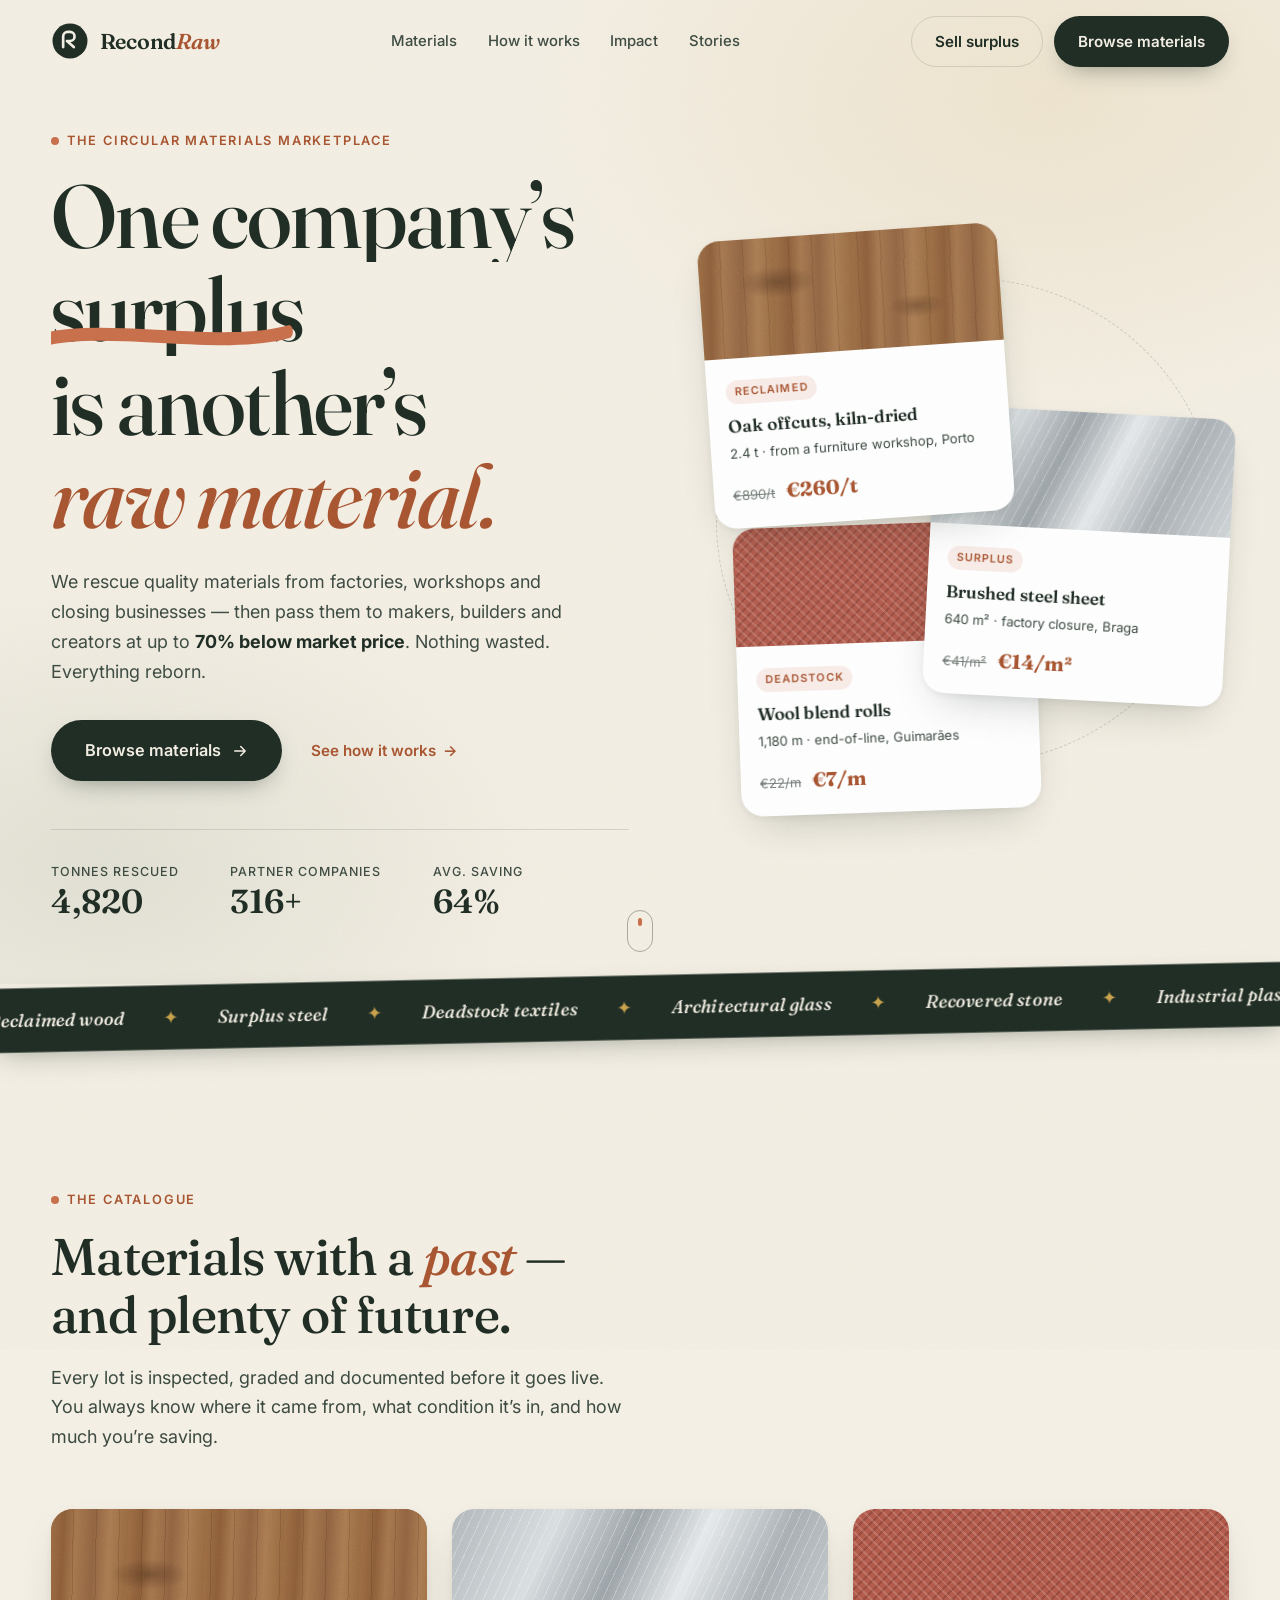
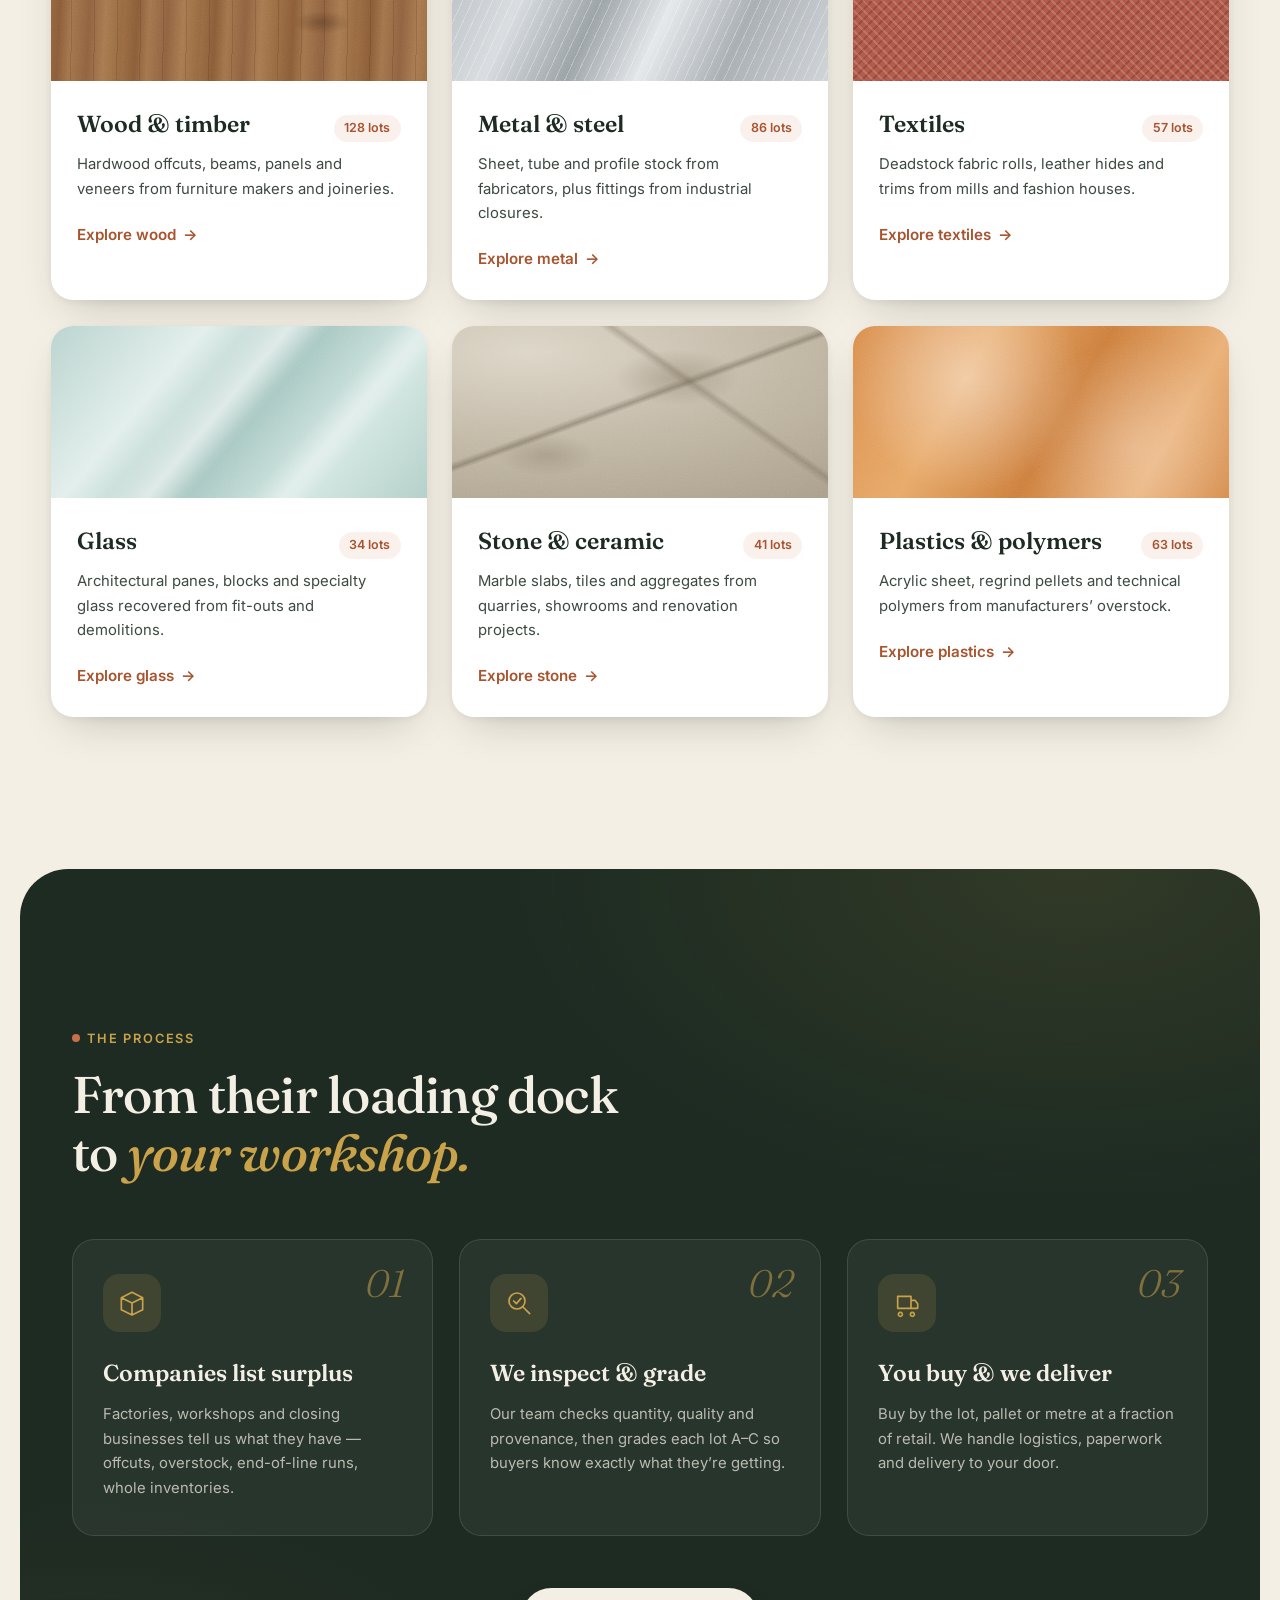
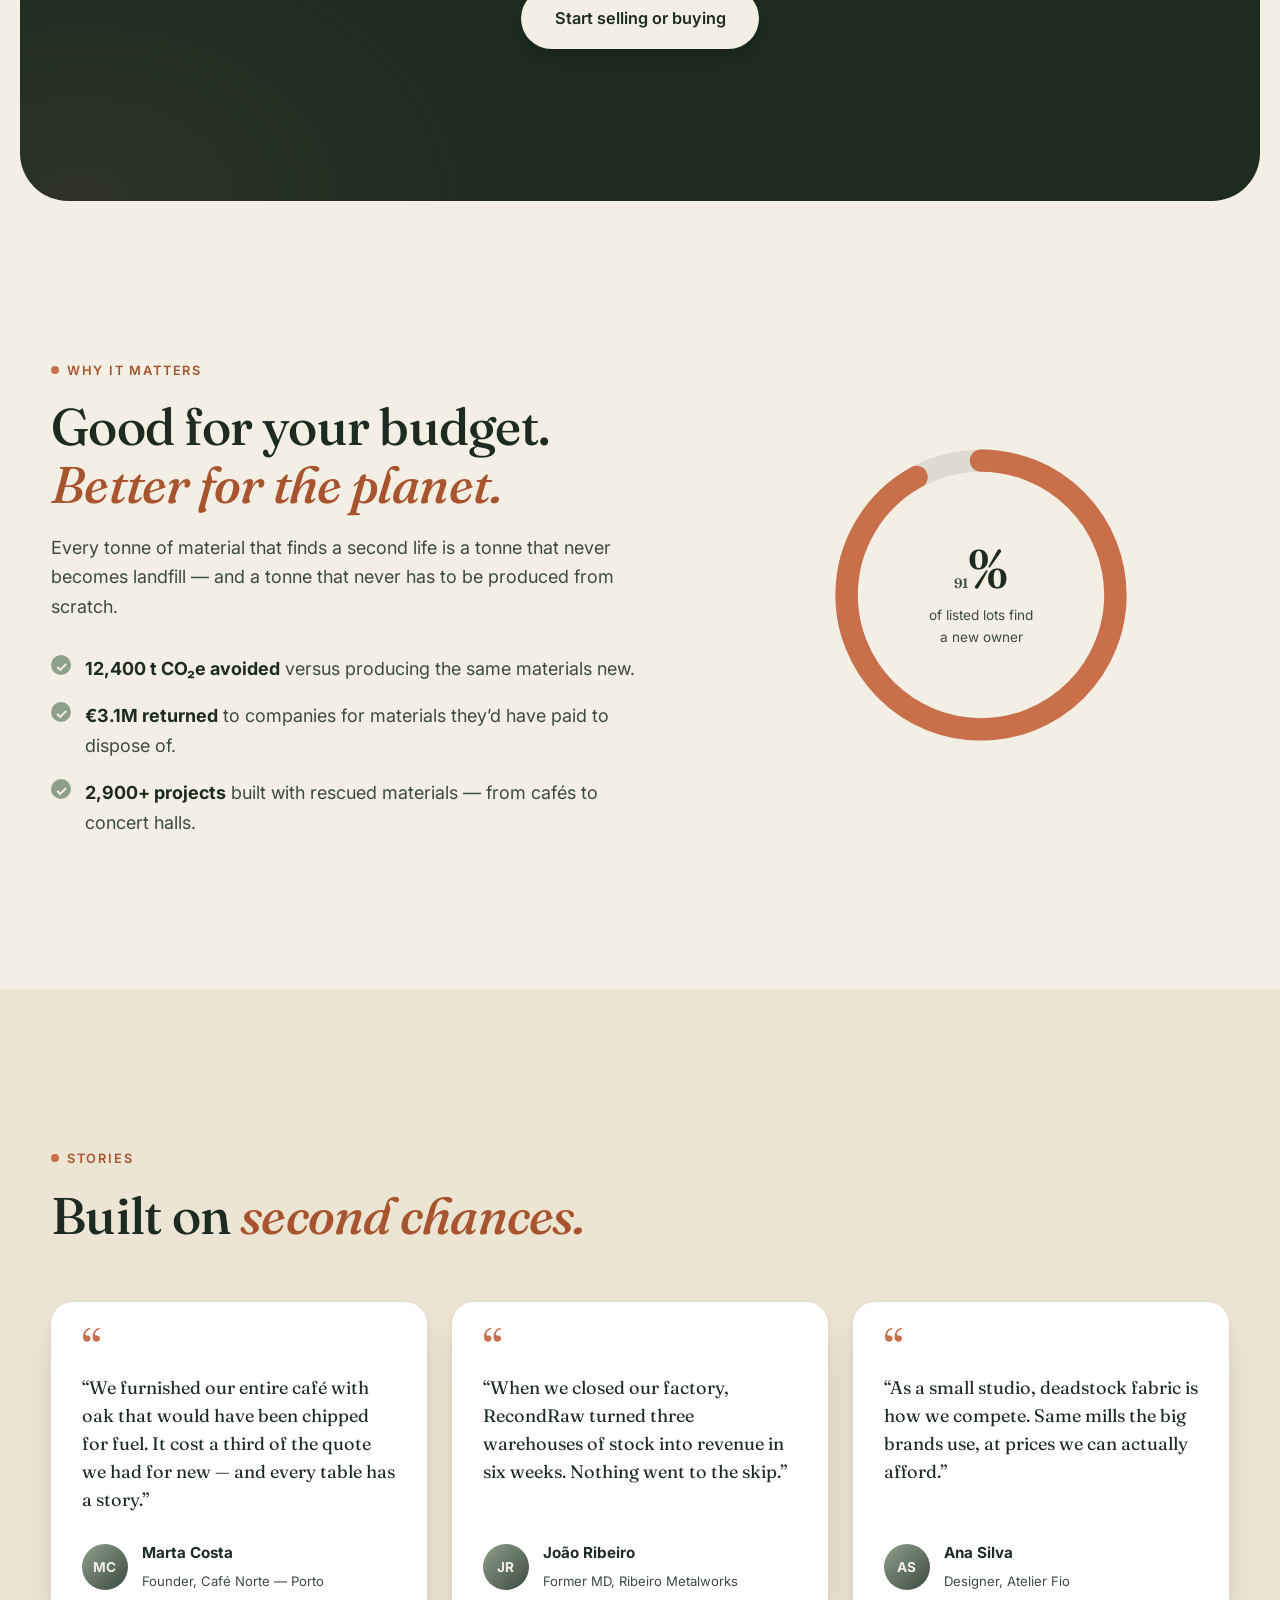
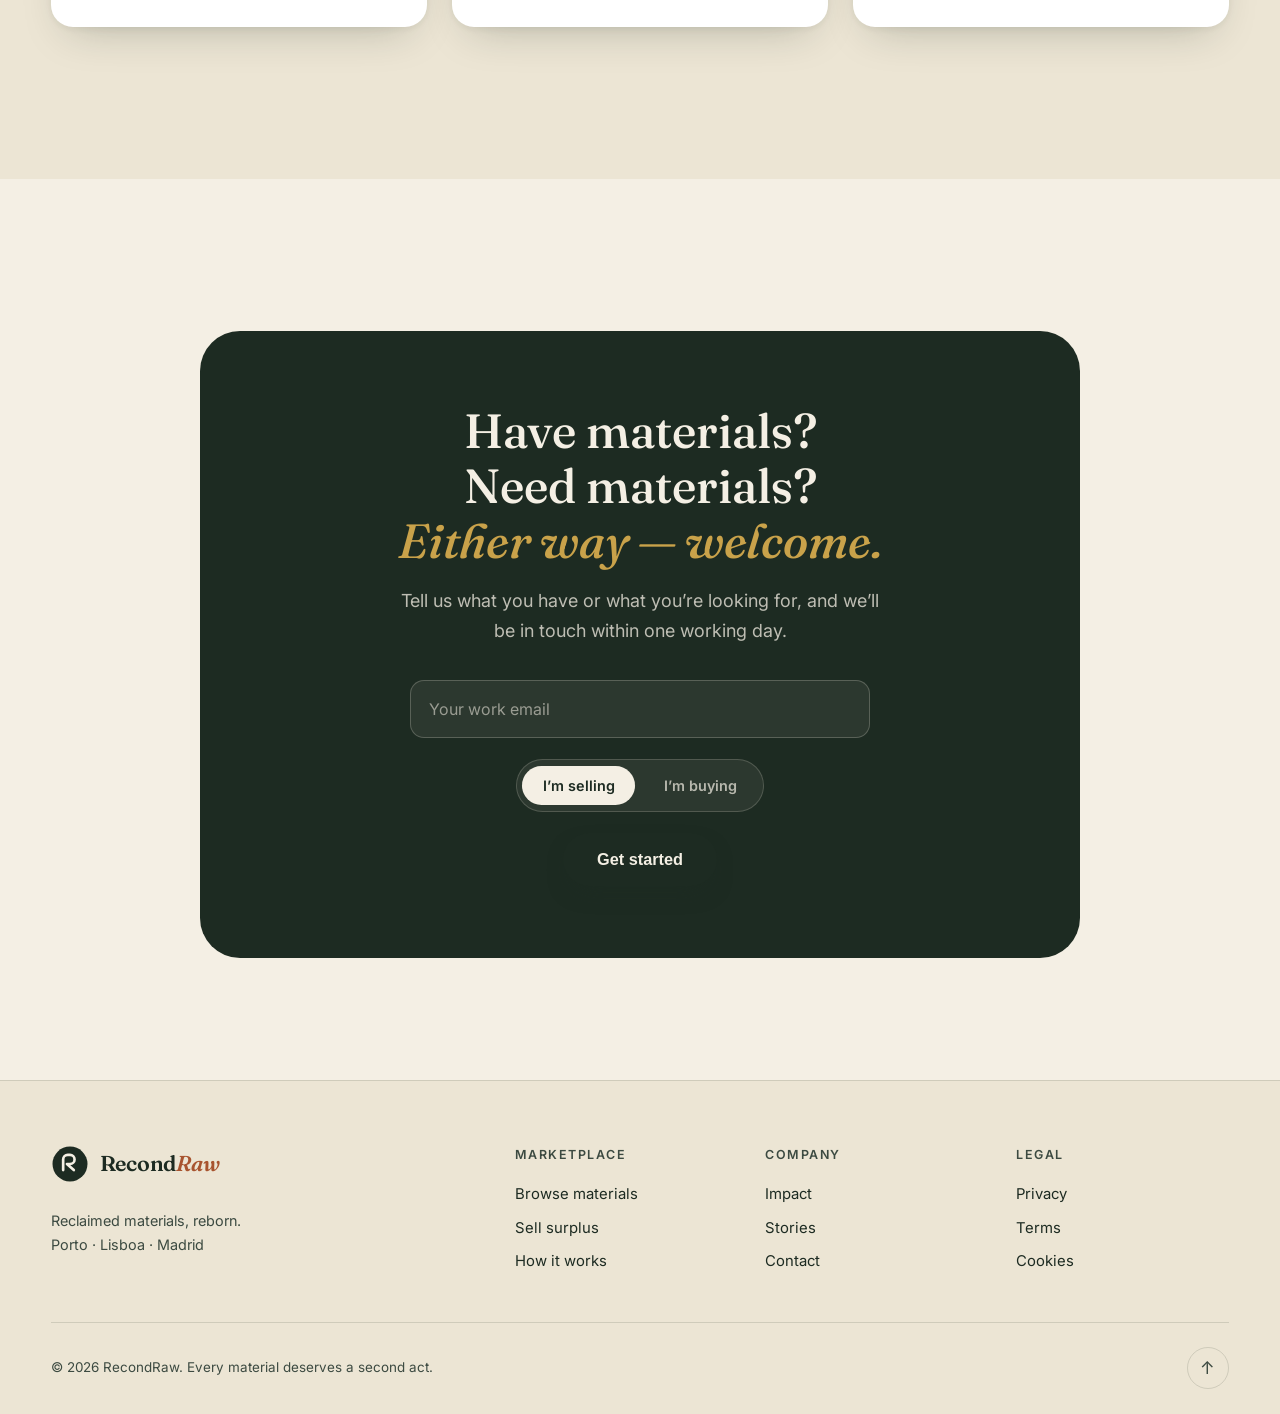
==== index.html @ b77e1180 "Initial RecondRaw marketplace site Editorial single-page site for the reclaimed materials marketplac" ====
<!DOCTYPE html>
<html lang="en">
<head>
  <meta charset="UTF-8" />
  <meta name="viewport" content="width=device-width, initial-scale=1.0" />
  <title>RecondRaw — Reclaimed materials, reborn.</title>
  <meta name="description" content="RecondRaw rescues surplus materials from companies — reclaimed wood, metal, textiles and more — and sells them to makers and builders at a fraction of the price." />

  <link rel="preconnect" href="https://fonts.googleapis.com" />
  <link rel="preconnect" href="https://fonts.gstatic.com" crossorigin />
  <link href="https://fonts.googleapis.com/css2?family=Fraunces:opsz,wght@9..144,300;9..144,400;9..144,500;9..144,600&family=Inter:wght@400;500;600&display=swap" rel="stylesheet" />

  <link rel="stylesheet" href="styles.css" />
  <link rel="icon" href="data:image/svg+xml,<svg xmlns='http://www.w3.org/2000/svg' viewBox='0 0 100 100'><circle cx='50' cy='50' r='46' fill='%231d2b22'/><path d='M32 66 V38 a12 12 0 0 1 12-12 h6 a12 12 0 0 1 0 24 h-8 l18 16' stroke='%23e9e2d2' stroke-width='7' fill='none' stroke-linecap='round' stroke-linejoin='round'/></svg>" />
</head>
<body>

  <!-- ======= Grain overlay ======= -->
  <div class="grain" aria-hidden="true"></div>

  <!-- ======= Progress bar ======= -->
  <div class="progress" aria-hidden="true"><span id="progressBar"></span></div>

  <!-- ======= Header ======= -->
  <header class="header" id="header">
    <div class="header__inner">
      <a href="#top" class="logo" aria-label="RecondRaw — home">
        <svg class="logo__mark" viewBox="0 0 100 100" aria-hidden="true">
          <circle cx="50" cy="50" r="46" />
          <path d="M32 66 V38 a12 12 0 0 1 12-12 h6 a12 12 0 0 1 0 24 h-8 l18 16" fill="none" stroke-linecap="round" stroke-linejoin="round"/>
        </svg>
        <span class="logo__word">Recond<em>Raw</em></span>
      </a>

      <nav class="nav" aria-label="Primary">
        <a href="#materials" class="nav__link">Materials</a>
        <a href="#how" class="nav__link">How it works</a>
        <a href="#impact" class="nav__link">Impact</a>
        <a href="#stories" class="nav__link">Stories</a>
      </nav>

      <div class="header__actions">
        <a href="#sell" class="btn btn--ghost">Sell surplus</a>
        <a href="#materials" class="btn btn--solid">Browse materials</a>
      </div>

      <button class="burger" id="burger" aria-label="Open menu" aria-expanded="false" aria-controls="mobileMenu">
        <span></span><span></span>
      </button>
    </div>
  </header>

  <!-- ======= Mobile menu ======= -->
  <div class="mobile-menu" id="mobileMenu" aria-hidden="true">
    <nav aria-label="Mobile">
      <a href="#materials" class="mobile-menu__link">Materials</a>
      <a href="#how" class="mobile-menu__link">How it works</a>
      <a href="#impact" class="mobile-menu__link">Impact</a>
      <a href="#stories" class="mobile-menu__link">Stories</a>
      <a href="#sell" class="mobile-menu__link">Sell surplus</a>
    </nav>
    <a href="#materials" class="btn btn--solid btn--big">Browse materials</a>
  </div>

  <main id="top">

    <!-- ======= Hero ======= -->
    <section class="hero">
      <div class="hero__inner">
        <div class="hero__copy">
          <p class="eyebrow reveal"><span class="eyebrow__dot"></span>The circular materials marketplace</p>
          <h1 class="hero__title">
            <span class="line"><span>One company&rsquo;s</span></span>
            <span class="line"><span class="hero__strike">surplus<svg viewBox="0 0 220 24" preserveAspectRatio="none" aria-hidden="true"><path d="M4 14 C60 6, 160 20, 216 10" /></svg></span></span>
            <span class="line"><span>is another&rsquo;s</span></span>
            <span class="line"><span class="hero__accent">raw&nbsp;material.</span></span>
          </h1>
          <p class="hero__lede reveal">We rescue quality materials from factories, workshops and closing businesses — then pass them to makers, builders and creators at up to <strong>70% below market price</strong>. Nothing wasted. Everything reborn.</p>
          <div class="hero__cta reveal">
            <a href="#materials" class="btn btn--solid btn--big">
              Browse materials
              <svg viewBox="0 0 24 24" aria-hidden="true"><path d="M5 12h14M13 6l6 6-6 6" fill="none" stroke="currentColor" stroke-width="2" stroke-linecap="round" stroke-linejoin="round"/></svg>
            </a>
            <a href="#how" class="link-arrow">See how it works</a>
          </div>

          <dl class="hero__stats reveal">
            <div class="stat">
              <dt>Tonnes rescued</dt>
              <dd><span class="count" data-count="4820">0</span></dd>
            </div>
            <div class="stat">
              <dt>Partner companies</dt>
              <dd><span class="count" data-count="316">0</span>+</dd>
            </div>
            <div class="stat">
              <dt>Avg. saving</dt>
              <dd><span class="count" data-count="64">0</span>%</dd>
            </div>
          </dl>
        </div>

        <div class="hero__visual" aria-hidden="true">
          <div class="hero__card hero__card--wood" data-tilt>
            <div class="swatch swatch--wood"></div>
            <div class="hero__card-meta">
              <span class="tag">Reclaimed</span>
              <h3>Oak offcuts, kiln-dried</h3>
              <p>2.4 t · from a furniture workshop, Porto</p>
              <div class="hero__card-price"><s>€890/t</s><strong>€260/t</strong></div>
            </div>
          </div>
          <div class="hero__card hero__card--metal" data-tilt>
            <div class="swatch swatch--metal"></div>
            <div class="hero__card-meta">
              <span class="tag">Surplus</span>
              <h3>Brushed steel sheet</h3>
              <p>640 m² · factory closure, Braga</p>
              <div class="hero__card-price"><s>€41/m²</s><strong>€14/m²</strong></div>
            </div>
          </div>
          <div class="hero__card hero__card--textile" data-tilt>
            <div class="swatch swatch--textile"></div>
            <div class="hero__card-meta">
              <span class="tag">Deadstock</span>
              <h3>Wool blend rolls</h3>
              <p>1,180 m · end-of-line, Guimarães</p>
              <div class="hero__card-price"><s>€22/m</s><strong>€7/m</strong></div>
            </div>
          </div>
          <div class="hero__orbit"></div>
        </div>
      </div>

      <div class="hero__scrollcue" aria-hidden="true">
        <span></span>
      </div>
    </section>

    <!-- ======= Marquee ======= -->
    <div class="marquee" aria-hidden="true">
      <div class="marquee__track">
        <span>Reclaimed wood</span><i>✦</i><span>Surplus steel</span><i>✦</i><span>Deadstock textiles</span><i>✦</i><span>Architectural glass</span><i>✦</i><span>Recovered stone</span><i>✦</i><span>Industrial plastics</span><i>✦</i>
        <span>Reclaimed wood</span><i>✦</i><span>Surplus steel</span><i>✦</i><span>Deadstock textiles</span><i>✦</i><span>Architectural glass</span><i>✦</i><span>Recovered stone</span><i>✦</i><span>Industrial plastics</span><i>✦</i>
      </div>
    </div>

    <!-- ======= Materials ======= -->
    <section class="section materials" id="materials">
      <div class="section__head reveal">
        <p class="eyebrow"><span class="eyebrow__dot"></span>The catalogue</p>
        <h2 class="section__title">Materials with a <em>past</em> —<br />and plenty of future.</h2>
        <p class="section__lede">Every lot is inspected, graded and documented before it goes live. You always know where it came from, what condition it&rsquo;s in, and how much you&rsquo;re saving.</p>
      </div>

      <div class="materials__grid">
        <article class="mat-card reveal" style="--d:0">
          <div class="swatch swatch--wood"></div>
          <div class="mat-card__body">
            <div class="mat-card__top"><h3>Wood &amp; timber</h3><span class="mat-card__count">128 lots</span></div>
            <p>Hardwood offcuts, beams, panels and veneers from furniture makers and joineries.</p>
            <a class="link-arrow" href="#sell">Explore wood</a>
          </div>
        </article>

        <article class="mat-card reveal" style="--d:1">
          <div class="swatch swatch--metal"></div>
          <div class="mat-card__body">
            <div class="mat-card__top"><h3>Metal &amp; steel</h3><span class="mat-card__count">86 lots</span></div>
            <p>Sheet, tube and profile stock from fabricators, plus fittings from industrial closures.</p>
            <a class="link-arrow" href="#sell">Explore metal</a>
          </div>
        </article>

        <article class="mat-card reveal" style="--d:2">
          <div class="swatch swatch--textile"></div>
          <div class="mat-card__body">
            <div class="mat-card__top"><h3>Textiles</h3><span class="mat-card__count">57 lots</span></div>
            <p>Deadstock fabric rolls, leather hides and trims from mills and fashion houses.</p>
            <a class="link-arrow" href="#sell">Explore textiles</a>
          </div>
        </article>

        <article class="mat-card reveal" style="--d:3">
          <div class="swatch swatch--glass"></div>
          <div class="mat-card__body">
            <div class="mat-card__top"><h3>Glass</h3><span class="mat-card__count">34 lots</span></div>
            <p>Architectural panes, blocks and specialty glass recovered from fit-outs and demolitions.</p>
            <a class="link-arrow" href="#sell">Explore glass</a>
          </div>
        </article>

        <article class="mat-card reveal" style="--d:4">
          <div class="swatch swatch--stone"></div>
          <div class="mat-card__body">
            <div class="mat-card__top"><h3>Stone &amp; ceramic</h3><span class="mat-card__count">41 lots</span></div>
            <p>Marble slabs, tiles and aggregates from quarries, showrooms and renovation projects.</p>
            <a class="link-arrow" href="#sell">Explore stone</a>
          </div>
        </article>

        <article class="mat-card reveal" style="--d:5">
          <div class="swatch swatch--plastic"></div>
          <div class="mat-card__body">
            <div class="mat-card__top"><h3>Plastics &amp; polymers</h3><span class="mat-card__count">63 lots</span></div>
            <p>Acrylic sheet, regrind pellets and technical polymers from manufacturers&rsquo; overstock.</p>
            <a class="link-arrow" href="#sell">Explore plastics</a>
          </div>
        </article>
      </div>
    </section>

    <!-- ======= How it works ======= -->
    <section class="section how" id="how">
      <div class="section__head section__head--light reveal">
        <p class="eyebrow eyebrow--light"><span class="eyebrow__dot"></span>The process</p>
        <h2 class="section__title">From their loading dock<br />to <em>your workshop.</em></h2>
      </div>

      <ol class="steps">
        <li class="step reveal" style="--d:0">
          <span class="step__num">01</span>
          <div class="step__icon" aria-hidden="true">
            <svg viewBox="0 0 48 48"><path d="M8 34 V16 l16-8 16 8 v18 l-16 8 z M8 16 l16 8 16-8 M24 24 v18" fill="none" stroke="currentColor" stroke-width="2.5" stroke-linejoin="round"/></svg>
          </div>
          <h3>Companies list surplus</h3>
          <p>Factories, workshops and closing businesses tell us what they have — offcuts, overstock, end-of-line runs, whole inventories.</p>
        </li>
        <li class="step reveal" style="--d:1">
          <span class="step__num">02</span>
          <div class="step__icon" aria-hidden="true">
            <svg viewBox="0 0 48 48"><circle cx="21" cy="21" r="12" fill="none" stroke="currentColor" stroke-width="2.5"/><path d="M30 30 l10 10 M16 21 l4 4 7-8" fill="none" stroke="currentColor" stroke-width="2.5" stroke-linecap="round" stroke-linejoin="round"/></svg>
          </div>
          <h3>We inspect &amp; grade</h3>
          <p>Our team checks quantity, quality and provenance, then grades each lot A–C so buyers know exactly what they&rsquo;re getting.</p>
        </li>
        <li class="step reveal" style="--d:2">
          <span class="step__num">03</span>
          <div class="step__icon" aria-hidden="true">
            <svg viewBox="0 0 48 48"><path d="M10 14 h20 v18 H10 z M30 20 h6 l4 5 v7 h-10 M14 38 a3 3 0 1 0 .1 0 M32 38 a3 3 0 1 0 .1 0" fill="none" stroke="currentColor" stroke-width="2.5" stroke-linejoin="round"/></svg>
          </div>
          <h3>You buy &amp; we deliver</h3>
          <p>Buy by the lot, pallet or metre at a fraction of retail. We handle logistics, paperwork and delivery to your door.</p>
        </li>
      </ol>

      <div class="how__cta reveal">
        <a href="#sell" class="btn btn--light btn--big">Start selling or buying</a>
      </div>
    </section>

    <!-- ======= Impact ======= -->
    <section class="section impact" id="impact">
      <div class="impact__inner">
        <div class="impact__copy reveal">
          <p class="eyebrow"><span class="eyebrow__dot"></span>Why it matters</p>
          <h2 class="section__title">Good for your budget.<br /><em>Better for the planet.</em></h2>
          <p class="section__lede">Every tonne of material that finds a second life is a tonne that never becomes landfill — and a tonne that never has to be produced from scratch.</p>
          <ul class="impact__list">
            <li><strong>12,400 t CO₂e avoided</strong> versus producing the same materials new.</li>
            <li><strong>€3.1M returned</strong> to companies for materials they&rsquo;d have paid to dispose of.</li>
            <li><strong>2,900+ projects</strong> built with rescued materials — from cafés to concert halls.</li>
          </ul>
        </div>

        <div class="impact__viz reveal" aria-hidden="true">
          <div class="ring">
            <svg viewBox="0 0 200 200">
              <circle class="ring__track" cx="100" cy="100" r="84" />
              <circle class="ring__fill" cx="100" cy="100" r="84" />
            </svg>
            <div class="ring__label">
              <strong><span class="count" data-count="92">0</span>%</strong>
              <span>of listed lots find<br />a new owner</span>
            </div>
          </div>
        </div>
      </div>
    </section>

    <!-- ======= Stories / testimonials ======= -->
    <section class="section stories" id="stories">
      <div class="section__head reveal">
        <p class="eyebrow"><span class="eyebrow__dot"></span>Stories</p>
        <h2 class="section__title">Built on <em>second chances.</em></h2>
      </div>

      <div class="stories__grid">
        <figure class="quote reveal" style="--d:0">
          <blockquote>&ldquo;We furnished our entire café with oak that would have been chipped for fuel. It cost a third of the quote we had for new — and every table has a story.&rdquo;</blockquote>
          <figcaption>
            <span class="quote__avatar" aria-hidden="true">MC</span>
            <div><strong>Marta Costa</strong><span>Founder, Café Norte — Porto</span></div>
          </figcaption>
        </figure>

        <figure class="quote reveal" style="--d:1">
          <blockquote>&ldquo;When we closed our factory, RecondRaw turned three warehouses of stock into revenue in six weeks. Nothing went to the skip.&rdquo;</blockquote>
          <figcaption>
            <span class="quote__avatar" aria-hidden="true">JR</span>
            <div><strong>João Ribeiro</strong><span>Former MD, Ribeiro Metalworks</span></div>
          </figcaption>
        </figure>

        <figure class="quote reveal" style="--d:2">
          <blockquote>&ldquo;As a small studio, deadstock fabric is how we compete. Same mills the big brands use, at prices we can actually afford.&rdquo;</blockquote>
          <figcaption>
            <span class="quote__avatar" aria-hidden="true">AS</span>
            <div><strong>Ana Silva</strong><span>Designer, Atelier Fio</span></div>
          </figcaption>
        </figure>
      </div>
    </section>

    <!-- ======= CTA ======= -->
    <section class="section cta" id="sell">
      <div class="cta__card reveal">
        <div class="cta__glow" aria-hidden="true"></div>
        <h2>Have materials?<br />Need materials?<br /><em>Either way — welcome.</em></h2>
        <p>Tell us what you have or what you&rsquo;re looking for, and we&rsquo;ll be in touch within one working day.</p>
        <form class="cta__form" id="ctaForm" novalidate>
          <div class="cta__field">
            <input type="email" id="ctaEmail" name="email" placeholder=" " required autocomplete="email" />
            <label for="ctaEmail">Your work email</label>
          </div>
          <div class="cta__choice" role="group" aria-label="I want to">
            <label><input type="radio" name="intent" value="sell" checked /><span>I&rsquo;m selling</span></label>
            <label><input type="radio" name="intent" value="buy" /><span>I&rsquo;m buying</span></label>
          </div>
          <button type="submit" class="btn btn--solid btn--big">Get started</button>
          <p class="cta__done" id="ctaDone" hidden>✓ Thanks — we&rsquo;ll be in touch shortly.</p>
        </form>
      </div>
    </section>

  </main>

  <!-- ======= Footer ======= -->
  <footer class="footer">
    <div class="footer__inner">
      <div class="footer__brand">
        <a href="#top" class="logo logo--footer" aria-label="RecondRaw — home">
          <svg class="logo__mark" viewBox="0 0 100 100" aria-hidden="true">
            <circle cx="50" cy="50" r="46" />
            <path d="M32 66 V38 a12 12 0 0 1 12-12 h6 a12 12 0 0 1 0 24 h-8 l18 16" fill="none" stroke-linecap="round" stroke-linejoin="round"/>
          </svg>
          <span class="logo__word">Recond<em>Raw</em></span>
        </a>
        <p>Reclaimed materials, reborn.<br />Porto · Lisboa · Madrid</p>
      </div>
      <nav class="footer__col" aria-label="Marketplace">
        <h4>Marketplace</h4>
        <a href="#materials">Browse materials</a>
        <a href="#sell">Sell surplus</a>
        <a href="#how">How it works</a>
      </nav>
      <nav class="footer__col" aria-label="Company">
        <h4>Company</h4>
        <a href="#impact">Impact</a>
        <a href="#stories">Stories</a>
        <a href="mailto:hello@recondraw.com">Contact</a>
      </nav>
      <nav class="footer__col" aria-label="Legal">
        <h4>Legal</h4>
        <a href="#">Privacy</a>
        <a href="#">Terms</a>
        <a href="#">Cookies</a>
      </nav>
    </div>
    <div class="footer__base">
      <span>© 2026 RecondRaw. Every material deserves a second act.</span>
      <a href="#top" class="footer__up" aria-label="Back to top">↑</a>
    </div>
  </footer>

  <script src="script.js" defer></script>
</body>
</html>
---- styles.css ----
/* ==========================================================================
   RecondRaw — styles
   Design language: warm editorial, earthy palette, crafted textures.
   ========================================================================== */

/* ---------- Tokens ---------- */
:root {
  /* palette */
  --ink: #1d2b22;          /* deep forest */
  --ink-soft: #3c4a41;
  --paper: #f4efe4;        /* warm cream */
  --paper-deep: #ece5d4;
  --accent: #c96f4a;       /* terracotta */
  --accent-deep: #a8542f;
  --gold: #c9a24a;
  --sage: #8fa08a;
  --line: rgba(29, 43, 34, .14);

  /* type */
  --font-display: "Fraunces", Georgia, serif;
  --font-body: "Inter", system-ui, -apple-system, sans-serif;

  --fs-hero: clamp(2.6rem, 6.4vw + .5rem, 5.6rem);
  --fs-h2: clamp(1.9rem, 3.4vw + .5rem, 3.3rem);
  --fs-h3: clamp(1.15rem, 1vw + .8rem, 1.45rem);
  --fs-body: clamp(1rem, .3vw + .92rem, 1.125rem);

  /* rhythm */
  --space-section: clamp(5rem, 12vw, 9.5rem);
  --gutter: clamp(1.25rem, 4vw, 4rem);
  --radius: 22px;
  --radius-sm: 14px;

  --ease-out: cubic-bezier(.22, 1, .36, 1);
  --ease-spring: cubic-bezier(.34, 1.56, .64, 1);

  --shadow-card: 0 2px 6px rgba(29, 43, 34, .06), 0 18px 44px -18px rgba(29, 43, 34, .28);
  --shadow-card-hover: 0 4px 10px rgba(29, 43, 34, .08), 0 30px 60px -20px rgba(29, 43, 34, .38);
}

/* ---------- Reset & base ---------- */
*, *::before, *::after { box-sizing: border-box; margin: 0; padding: 0; }

html { scroll-behavior: smooth; }

body {
  font-family: var(--font-body);
  font-size: var(--fs-body);
  line-height: 1.65;
  color: var(--ink);
  background: var(--paper);
  -webkit-font-smoothing: antialiased;
  overflow-x: clip;
}

::selection { background: var(--accent); color: var(--paper); }

img, svg { display: block; max-width: 100%; }

a { color: inherit; text-decoration: none; }

:focus-visible {
  outline: 2px solid var(--accent);
  outline-offset: 3px;
  border-radius: 4px;
}

/* ---------- Grain overlay ---------- */
.grain {
  position: fixed; inset: -50%;
  width: 200%; height: 200%;
  pointer-events: none;
  z-index: 2000;
  opacity: .05;
  background-image: url("data:image/svg+xml,%3Csvg xmlns='http://www.w3.org/2000/svg' width='240' height='240'%3E%3Cfilter id='n'%3E%3CfeTurbulence type='fractalNoise' baseFrequency='0.9' numOctaves='2'/%3E%3C/filter%3E%3Crect width='100%25' height='100%25' filter='url(%23n)'/%3E%3C/svg%3E");
  animation: grain 9s steps(6) infinite;
}
@keyframes grain {
  0%, 100% { transform: translate(0, 0); }
  20% { transform: translate(-3%, 2%); }
  40% { transform: translate(2%, -3%); }
  60% { transform: translate(-2%, -2%); }
  80% { transform: translate(3%, 3%); }
}

/* ---------- Scroll progress ---------- */
.progress {
  position: fixed; top: 0; left: 0; right: 0;
  height: 3px; z-index: 1200;
  pointer-events: none;
}
.progress span {
  display: block; height: 100%; width: 100%;
  background: linear-gradient(90deg, var(--accent), var(--gold));
  transform: scaleX(0);
  transform-origin: left;
}

/* ---------- Buttons & links ---------- */
.btn {
  display: inline-flex; align-items: center; gap: .6em;
  font-weight: 600; font-size: .95rem;
  padding: .78em 1.5em;
  border-radius: 999px;
  border: 1.5px solid transparent;
  cursor: pointer;
  white-space: nowrap;
  transition: transform .35s var(--ease-spring), box-shadow .35s var(--ease-out),
              background-color .25s, color .25s, border-color .25s;
}
.btn--big { padding: 1em 2em; font-size: 1.02rem; }

.btn--solid {
  background: var(--ink);
  color: var(--paper);
  box-shadow: 0 10px 26px -12px rgba(29, 43, 34, .55);
}
.btn--solid:hover {
  background: var(--accent-deep);
  transform: translateY(-2px);
  box-shadow: 0 16px 32px -12px rgba(168, 84, 47, .55);
}
.btn--solid svg { width: 1.1em; height: 1.1em; transition: transform .3s var(--ease-spring); }
.btn--solid:hover svg { transform: translateX(4px); }

.btn--ghost {
  border-color: var(--line);
  color: var(--ink);
  background: transparent;
}
.btn--ghost:hover { border-color: var(--ink); transform: translateY(-2px); }

.btn--light {
  background: var(--paper);
  color: var(--ink);
  box-shadow: 0 10px 26px -12px rgba(0, 0, 0, .5);
}
.btn--light:hover { background: #fff; transform: translateY(-2px); }

.btn:active { transform: translateY(0) scale(.98); }

.link-arrow {
  display: inline-flex; align-items: center; gap: .45em;
  font-weight: 600; font-size: .95rem;
  color: var(--accent-deep);
  position: relative;
}
.link-arrow::after {
  content: "→";
  transition: transform .3s var(--ease-spring);
}
.link-arrow:hover::after { transform: translateX(5px); }
.link-arrow::before {
  content: "";
  position: absolute; left: 0; bottom: -3px;
  width: 100%; height: 1.5px;
  background: currentColor;
  transform: scaleX(0); transform-origin: right;
  transition: transform .35s var(--ease-out);
}
.link-arrow:hover::before { transform: scaleX(1); transform-origin: left; }

/* ---------- Eyebrow ---------- */
.eyebrow {
  display: inline-flex; align-items: center; gap: .6em;
  font-size: .8rem; font-weight: 600;
  letter-spacing: .14em; text-transform: uppercase;
  color: var(--accent-deep);
  margin-bottom: 1.1rem;
}
.eyebrow__dot {
  width: 8px; height: 8px; border-radius: 50%;
  background: var(--accent);
  animation: pulse 2.4s ease-in-out infinite;
}
@keyframes pulse {
  0%, 100% { box-shadow: 0 0 0 0 rgba(201, 111, 74, .5); }
  50% { box-shadow: 0 0 0 7px rgba(201, 111, 74, 0); }
}
.eyebrow--light { color: var(--gold); }

/* ---------- Header ---------- */
.header {
  position: fixed; top: 0; left: 0; right: 0;
  z-index: 1000;
  transition: background-color .35s, box-shadow .35s, backdrop-filter .35s;
}
.header.is-scrolled {
  background: rgba(244, 239, 228, .82);
  -webkit-backdrop-filter: blur(14px) saturate(1.4);
  backdrop-filter: blur(14px) saturate(1.4);
  box-shadow: 0 1px 0 var(--line);
}
.header__inner {
  max-width: 1280px; margin: 0 auto;
  padding: 1rem var(--gutter);
  display: flex; align-items: center; gap: 2.4rem;
}

.logo { display: inline-flex; align-items: center; gap: .65rem; }
.logo__mark { width: 38px; height: 38px; flex: none; }
.logo__mark circle { fill: var(--ink); transition: fill .3s; }
.logo__mark path { stroke: var(--paper); stroke-width: 7; }
.logo:hover .logo__mark circle { fill: var(--accent-deep); }
.logo__word {
  font-family: var(--font-display);
  font-size: 1.35rem; font-weight: 600;
  letter-spacing: -.01em;
}
.logo__word em { font-style: italic; color: var(--accent-deep); }

.nav { display: flex; gap: 1.9rem; margin-inline: auto; }
.nav__link {
  font-size: .93rem; font-weight: 500;
  color: var(--ink-soft);
  position: relative;
  padding: .3em 0;
  transition: color .25s;
}
.nav__link::after {
  content: "";
  position: absolute; left: 0; bottom: 0;
  width: 100%; height: 2px;
  background: var(--accent);
  border-radius: 2px;
  transform: scaleX(0); transform-origin: right;
  transition: transform .35s var(--ease-out);
}
.nav__link:hover { color: var(--ink); }
.nav__link:hover::after { transform: scaleX(1); transform-origin: left; }

.header__actions { display: flex; gap: .7rem; }

/* burger */
.burger {
  display: none;
  width: 44px; height: 44px;
  flex-direction: column; justify-content: center; align-items: center; gap: 7px;
  background: none; border: 0; cursor: pointer;
  z-index: 1100;
}
.burger span {
  width: 26px; height: 2px;
  background: var(--ink);
  border-radius: 2px;
  transition: transform .35s var(--ease-spring), opacity .25s;
}
.burger.is-open span:first-child { transform: translateY(4.5px) rotate(45deg); }
.burger.is-open span:last-child { transform: translateY(-4.5px) rotate(-45deg); }

/* ---------- Mobile menu ---------- */
.mobile-menu {
  position: fixed; inset: 0;
  z-index: 1050;
  background: var(--paper);
  display: flex; flex-direction: column;
  justify-content: center; align-items: center; gap: 2.6rem;
  opacity: 0; visibility: hidden;
  transition: opacity .35s var(--ease-out), visibility .35s;
}
.mobile-menu.is-open { opacity: 1; visibility: visible; }
.mobile-menu nav { display: flex; flex-direction: column; gap: 1.1rem; text-align: center; }
.mobile-menu__link {
  font-family: var(--font-display);
  font-size: clamp(1.7rem, 7vw, 2.4rem);
  font-weight: 500;
  transform: translateY(16px); opacity: 0;
  transition: transform .5s var(--ease-out), opacity .5s, color .25s;
}
.mobile-menu.is-open .mobile-menu__link { transform: none; opacity: 1; }
.mobile-menu.is-open .mobile-menu__link:nth-child(1) { transition-delay: .06s; }
.mobile-menu.is-open .mobile-menu__link:nth-child(2) { transition-delay: .11s; }
.mobile-menu.is-open .mobile-menu__link:nth-child(3) { transition-delay: .16s; }
.mobile-menu.is-open .mobile-menu__link:nth-child(4) { transition-delay: .21s; }
.mobile-menu.is-open .mobile-menu__link:nth-child(5) { transition-delay: .26s; }
.mobile-menu__link:hover { color: var(--accent-deep); }

/* ---------- Hero ---------- */
.hero {
  position: relative;
  min-height: 100svh;
  display: flex; flex-direction: column; justify-content: center;
  padding: calc(5.5rem + 4vh) var(--gutter) 4rem;
  background:
    radial-gradient(58% 48% at 82% 10%, rgba(201, 162, 74, .14), transparent 70%),
    radial-gradient(50% 42% at 8% 88%, rgba(143, 160, 138, .18), transparent 70%),
    var(--paper);
  overflow: clip;
}
.hero__inner {
  max-width: 1280px; margin: 0 auto; width: 100%;
  display: grid;
  grid-template-columns: minmax(0, 1.05fr) minmax(0, .95fr);
  gap: clamp(2.5rem, 6vw, 5.5rem);
  align-items: center;
}

.hero__title {
  font-family: var(--font-display);
  font-size: var(--fs-hero);
  font-weight: 500;
  line-height: 1.04;
  letter-spacing: -.02em;
  margin-bottom: 1.6rem;
}
.hero__title .line { display: block; overflow: hidden; }
.hero__title .line > span {
  display: inline-block;
  transform: translateY(110%);
  animation: riseUp 1s var(--ease-out) forwards;
}
.hero__title .line:nth-child(1) > span { animation-delay: .08s; }
.hero__title .line:nth-child(2) > span { animation-delay: .18s; }
.hero__title .line:nth-child(3) > span { animation-delay: .28s; }
.hero__title .line:nth-child(4) > span { animation-delay: .38s; }
@keyframes riseUp { to { transform: translateY(0); } }

.hero__strike { position: relative; }
.hero__strike svg {
  position: absolute; left: -4%; right: -4%; top: 54%;
  width: 108%; height: .5em;
  overflow: visible;
}
.hero__strike path {
  fill: none;
  stroke: var(--accent);
  stroke-width: 7;
  stroke-linecap: round;
  stroke-dasharray: 240;
  stroke-dashoffset: 240;
  animation: drawStrike .7s var(--ease-out) 1.15s forwards;
}
@keyframes drawStrike { to { stroke-dashoffset: 0; } }

.hero__accent { color: var(--accent-deep); font-style: italic; }

.hero__lede {
  max-width: 34rem;
  color: var(--ink-soft);
  margin-bottom: 2.1rem;
}
.hero__lede strong { color: var(--ink); }

.hero__cta { display: flex; align-items: center; gap: 1.8rem; flex-wrap: wrap; }

.hero__stats {
  display: flex; gap: clamp(1.6rem, 4vw, 3.2rem);
  margin-top: 3rem;
  padding-top: 2rem;
  border-top: 1px solid var(--line);
}
.stat dt {
  font-size: .78rem; font-weight: 500;
  letter-spacing: .08em; text-transform: uppercase;
  color: var(--ink-soft);
  order: 2;
}
.stat dd {
  font-family: var(--font-display);
  font-size: clamp(1.7rem, 2.6vw, 2.4rem);
  font-weight: 600;
  line-height: 1.1;
}

/* hero visual — stacked cards */
.hero__visual {
  position: relative;
  min-height: 580px;
  perspective: 1200px;
}
.hero__orbit {
  position: absolute; inset: 8% 2%;
  border: 1.5px dashed rgba(29, 43, 34, .18);
  border-radius: 50%;
  animation: spin 60s linear infinite;
}
@keyframes spin { to { transform: rotate(360deg); } }

.hero__card {
  position: absolute;
  width: min(300px, 78%);
  background: #fff;
  border-radius: var(--radius);
  box-shadow: var(--shadow-card);
  overflow: hidden;
  transition: transform .5s var(--ease-out), box-shadow .5s var(--ease-out);
  will-change: transform;
  opacity: 0;
  animation: cardIn .9s var(--ease-out) forwards;
}
.hero__card--wood   { top: 0; left: 0; rotate: -4deg; animation-delay: .5s; z-index: 3; }
.hero__card--metal  { top: 31%; right: 0; rotate: 3deg; animation-delay: .68s; z-index: 2; }
.hero__card--textile{ bottom: 0; left: 6%; rotate: -2deg; animation-delay: .86s; z-index: 1; }
@keyframes cardIn {
  from { opacity: 0; transform: translateY(44px) scale(.94); }
  to   { opacity: 1; transform: translateY(0) scale(1); }
}
.hero__card:hover {
  box-shadow: var(--shadow-card-hover);
  z-index: 5;
}
.hero__card .swatch { height: 118px; }
.hero__card-meta { padding: 1rem 1.2rem 1.2rem; }
.hero__card-meta h3 {
  font-family: var(--font-display);
  font-size: 1.08rem; font-weight: 600;
  margin: .5rem 0 .15rem;
}
.hero__card-meta p { font-size: .82rem; color: var(--ink-soft); }
.hero__card-price {
  display: flex; align-items: baseline; gap: .6em;
  margin-top: .7rem;
}
.hero__card-price s { font-size: .82rem; color: var(--ink-soft); opacity: .7; }
.hero__card-price strong {
  font-family: var(--font-display);
  font-size: 1.25rem;
  color: var(--accent-deep);
}

.tag {
  display: inline-block;
  font-size: .68rem; font-weight: 600;
  letter-spacing: .1em; text-transform: uppercase;
  color: var(--accent-deep);
  background: rgba(201, 111, 74, .12);
  padding: .3em .8em;
  border-radius: 999px;
}

/* scroll cue */
.hero__scrollcue {
  position: absolute; bottom: 2rem; left: 50%;
  translate: -50% 0;
  width: 26px; height: 42px;
  border: 1.5px solid rgba(29, 43, 34, .35);
  border-radius: 999px;
}
.hero__scrollcue span {
  position: absolute; top: 7px; left: 50%;
  translate: -50% 0;
  width: 4px; height: 8px;
  border-radius: 4px;
  background: var(--accent);
  animation: cue 1.8s var(--ease-out) infinite;
}
@keyframes cue {
  0% { transform: translateY(0); opacity: 1; }
  70% { transform: translateY(16px); opacity: 0; }
  100% { transform: translateY(0); opacity: 0; }
}

/* ---------- Swatches (CSS-crafted material textures) ---------- */
.swatch { position: relative; overflow: hidden; }
.swatch::after {
  content: "";
  position: absolute; inset: 0;
  background-image: url("data:image/svg+xml,%3Csvg xmlns='http://www.w3.org/2000/svg' width='160' height='160'%3E%3Cfilter id='n'%3E%3CfeTurbulence type='fractalNoise' baseFrequency='0.8' numOctaves='3'/%3E%3C/filter%3E%3Crect width='100%25' height='100%25' filter='url(%23n)' opacity='0.16'/%3E%3C/svg%3E");
  mix-blend-mode: overlay;
}

.swatch--wood {
  background:
    repeating-linear-gradient(93deg,
      #9a6b43 0px, #8a5c38 14px, #a3744c 26px, #8f6240 44px, #a87950 60px, #96683f 78px),
    #9a6b43;
}
.swatch--wood::before {
  content: "";
  position: absolute; inset: 0;
  background:
    radial-gradient(ellipse 60px 24px at 26% 38%, rgba(74, 48, 28, .5), transparent 65%),
    radial-gradient(ellipse 44px 18px at 72% 66%, rgba(74, 48, 28, .42), transparent 65%),
    repeating-linear-gradient(91deg, transparent 0 22px, rgba(60, 38, 20, .18) 22px 23px);
}

.swatch--metal {
  background:
    linear-gradient(115deg, #aeb4b8 0%, #d8dde0 24%, #9aa1a6 42%, #e4e8ea 58%, #a7adb2 76%, #cfd4d7 100%);
}
.swatch--metal::before {
  content: "";
  position: absolute; inset: 0;
  background: repeating-linear-gradient(115deg, transparent 0 3px, rgba(255, 255, 255, .28) 3px 4px, transparent 4px 9px);
}

.swatch--textile {
  background: #b0584a;
}
.swatch--textile::before {
  content: "";
  position: absolute; inset: 0;
  background:
    repeating-linear-gradient(45deg, rgba(255, 235, 220, .16) 0 2px, transparent 2px 7px),
    repeating-linear-gradient(-45deg, rgba(60, 20, 15, .22) 0 2px, transparent 2px 7px);
}

.swatch--glass {
  background:
    linear-gradient(130deg, #b9d3ce 0%, #e2efec 30%, #a5c6c0 52%, #d5e8e4 74%, #b3cfc9 100%);
}
.swatch--glass::before {
  content: "";
  position: absolute; inset: 0;
  background:
    linear-gradient(130deg, transparent 38%, rgba(255, 255, 255, .55) 46%, transparent 54%),
    linear-gradient(130deg, transparent 66%, rgba(255, 255, 255, .35) 72%, transparent 78%);
}

.swatch--stone {
  background:
    radial-gradient(140% 110% at 20% 15%, #ddd6c8 0%, #c4baa8 45%, #a89c88 100%);
}
.swatch--stone::before {
  content: "";
  position: absolute; inset: 0;
  background:
    radial-gradient(ellipse 90px 40px at 60% 30%, rgba(120, 105, 85, .35), transparent 70%),
    radial-gradient(ellipse 70px 30px at 25% 75%, rgba(120, 105, 85, .3), transparent 70%),
    linear-gradient(160deg, transparent 44%, rgba(90, 78, 62, .4) 46%, transparent 47.5%),
    linear-gradient(35deg, transparent 63%, rgba(90, 78, 62, .28) 65%, transparent 66.5%);
}

.swatch--plastic {
  background:
    linear-gradient(120deg, #d98e4e 0%, #e8a968 30%, #cd7f3f 55%, #eab077 80%, #d68d4f 100%);
}
.swatch--plastic::before {
  content: "";
  position: absolute; inset: 0;
  background:
    radial-gradient(circle at 30% 30%, rgba(255, 255, 255, .4), transparent 40%),
    radial-gradient(circle at 75% 70%, rgba(255, 255, 255, .22), transparent 35%);
}

/* ---------- Marquee ---------- */
.marquee {
  background: var(--ink);
  color: var(--paper);
  overflow: hidden;
  padding: 1.05rem 0;
  transform: rotate(-1.2deg) scale(1.02);
  margin-block: -.5rem;
  position: relative; z-index: 5;
  box-shadow: 0 10px 30px -14px rgba(29, 43, 34, .5);
}
.marquee__track {
  display: flex; align-items: center; gap: 2.4rem;
  width: max-content;
  animation: marquee 28s linear infinite;
}
.marquee:hover .marquee__track { animation-play-state: paused; }
.marquee__track span {
  font-family: var(--font-display);
  font-size: 1.12rem; font-weight: 500;
  font-style: italic;
  white-space: nowrap;
}
.marquee__track i { color: var(--gold); font-style: normal; }
@keyframes marquee { to { transform: translateX(-50%); } }

/* ---------- Sections ---------- */
.section { padding: var(--space-section) var(--gutter); }

.section__head {
  max-width: 1280px; margin: 0 auto 3.6rem;
}
.section__title {
  font-family: var(--font-display);
  font-size: var(--fs-h2);
  font-weight: 500;
  line-height: 1.12;
  letter-spacing: -.015em;
  max-width: 22ch;
}
.section__title em { font-style: italic; color: var(--accent-deep); }
.section__lede {
  max-width: 36rem;
  color: var(--ink-soft);
  margin-top: 1.2rem;
}

/* ---------- Materials grid ---------- */
.materials { background: var(--paper); }
.materials__grid {
  max-width: 1280px; margin: 0 auto;
  display: grid;
  grid-template-columns: repeat(auto-fit, minmax(min(310px, 100%), 1fr));
  gap: 1.6rem;
}
.mat-card {
  background: #fff;
  border-radius: var(--radius);
  overflow: hidden;
  box-shadow: var(--shadow-card);
  transition: transform .5s var(--ease-out), box-shadow .5s var(--ease-out);
}
.mat-card:hover {
  transform: translateY(-8px);
  box-shadow: var(--shadow-card-hover);
}
.mat-card .swatch {
  height: 172px;
  transition: transform .7s var(--ease-out);
  transform-origin: bottom;
}
.mat-card:hover .swatch { transform: scale(1.045); }
.mat-card__body { padding: 1.5rem 1.6rem 1.7rem; }
.mat-card__top {
  display: flex; align-items: baseline; justify-content: space-between; gap: 1rem;
  margin-bottom: .55rem;
}
.mat-card__top h3 {
  font-family: var(--font-display);
  font-size: var(--fs-h3);
  font-weight: 600;
}
.mat-card__count {
  font-size: .78rem; font-weight: 600;
  color: var(--accent-deep);
  background: rgba(201, 111, 74, .1);
  padding: .25em .85em;
  border-radius: 999px;
  white-space: nowrap;
}
.mat-card__body p {
  font-size: .93rem; color: var(--ink-soft);
  margin-bottom: 1.1rem;
}

/* ---------- How it works (dark) ---------- */
.how {
  background:
    radial-gradient(70% 55% at 85% 0%, rgba(201, 162, 74, .12), transparent 65%),
    radial-gradient(55% 50% at 5% 100%, rgba(201, 111, 74, .1), transparent 65%),
    var(--ink);
  color: var(--paper);
  border-radius: clamp(24px, 4vw, 48px);
  margin-inline: clamp(.6rem, 1.6vw, 1.4rem);
}
.section__head--light .section__title { color: var(--paper); }
.section__head--light .section__title em { color: var(--gold); }

.steps {
  max-width: 1280px; margin: 0 auto;
  list-style: none;
  display: grid;
  grid-template-columns: repeat(auto-fit, minmax(min(290px, 100%), 1fr));
  gap: 1.6rem;
  counter-reset: step;
}
.step {
  position: relative;
  background: rgba(244, 239, 228, .05);
  border: 1px solid rgba(244, 239, 228, .12);
  border-radius: var(--radius);
  padding: 2.1rem 1.9rem 2.2rem;
  transition: background-color .4s, border-color .4s, transform .5s var(--ease-out);
}
.step:hover {
  background: rgba(244, 239, 228, .09);
  border-color: rgba(201, 162, 74, .4);
  transform: translateY(-6px);
}
.step__num {
  position: absolute; top: 1.5rem; right: 1.7rem;
  font-family: var(--font-display);
  font-size: 2.4rem; font-weight: 300;
  font-style: italic;
  color: rgba(201, 162, 74, .55);
  line-height: 1;
}
.step__icon {
  width: 58px; height: 58px;
  display: grid; place-items: center;
  border-radius: 16px;
  background: rgba(201, 162, 74, .14);
  color: var(--gold);
  margin-bottom: 1.4rem;
}
.step__icon svg { width: 32px; height: 32px; }
.step h3 {
  font-family: var(--font-display);
  font-size: var(--fs-h3); font-weight: 600;
  margin-bottom: .6rem;
}
.step p { font-size: .93rem; color: rgba(244, 239, 228, .72); }

.how__cta { text-align: center; margin-top: 3.2rem; }

/* ---------- Impact ---------- */
.impact__inner {
  max-width: 1280px; margin: 0 auto;
  display: grid;
  grid-template-columns: minmax(0, 1.1fr) minmax(0, .9fr);
  gap: clamp(2.5rem, 6vw, 6rem);
  align-items: center;
}
.impact__list {
  list-style: none;
  margin-top: 2rem;
  display: grid; gap: 1.1rem;
}
.impact__list li {
  position: relative;
  padding-left: 2.1rem;
  color: var(--ink-soft);
}
.impact__list strong { color: var(--ink); }
.impact__list li::before {
  content: "✓";
  position: absolute; left: 0; top: .05em;
  width: 1.4em; height: 1.4em;
  display: grid; place-items: center;
  font-size: .8em; font-weight: 700;
  color: var(--paper);
  background: var(--sage);
  border-radius: 50%;
}

/* ring viz */
.impact__viz { display: grid; place-items: center; }
.ring { position: relative; width: min(320px, 78vw); }
.ring svg { transform: rotate(-90deg); }
.ring circle {
  fill: none;
  stroke-width: 14;
  stroke-linecap: round;
}
.ring__track { stroke: rgba(29, 43, 34, .1); }
.ring__fill {
  stroke: url(#ringGrad), var(--accent);
  stroke: var(--accent);
  stroke-dasharray: 527.8;   /* 2πr, r=84 */
  stroke-dashoffset: 527.8;
  transition: stroke-dashoffset 1.6s var(--ease-out);
}
.ring.is-in .ring__fill { stroke-dashoffset: 42.2; } /* 92% */
.ring__label {
  position: absolute; inset: 0;
  display: grid; place-content: center; text-align: center;
}
.ring__label strong {
  font-family: var(--font-display);
  font-size: clamp(2.4rem, 6vw, 3.4rem);
  font-weight: 600; line-height: 1;
}
.ring__label span:last-child {
  font-size: .85rem; color: var(--ink-soft);
  margin-top: .5rem;
}

/* ---------- Stories ---------- */
.stories { background: var(--paper-deep); }
.stories__grid {
  max-width: 1280px; margin: 0 auto;
  display: grid;
  grid-template-columns: repeat(auto-fit, minmax(min(300px, 100%), 1fr));
  gap: 1.6rem;
}
.quote {
  background: #fff;
  border-radius: var(--radius);
  padding: 2rem 1.9rem;
  box-shadow: var(--shadow-card);
  display: flex; flex-direction: column; gap: 1.6rem;
  transition: transform .5s var(--ease-out), box-shadow .5s var(--ease-out);
}
.quote:hover {
  transform: translateY(-6px) rotate(-.4deg);
  box-shadow: var(--shadow-card-hover);
}
.quote blockquote {
  font-family: var(--font-display);
  font-size: 1.13rem; font-weight: 400;
  line-height: 1.55;
  flex: 1;
}
.quote blockquote::before {
  content: "“";
  display: block;
  font-size: 3.2rem; line-height: .6;
  color: var(--accent);
  margin-bottom: .6rem;
}
.quote figcaption { display: flex; align-items: center; gap: .9rem; }
.quote__avatar {
  width: 46px; height: 46px; flex: none;
  display: grid; place-items: center;
  border-radius: 50%;
  font-size: .85rem; font-weight: 700;
  color: var(--paper);
  background: linear-gradient(135deg, var(--sage), var(--ink-soft));
}
.quote figcaption strong { display: block; font-size: .95rem; }
.quote figcaption span:last-child { font-size: .82rem; color: var(--ink-soft); }

/* ---------- CTA ---------- */
.cta { padding-bottom: calc(var(--space-section) * .8); }
.cta__card {
  position: relative;
  max-width: 880px; margin: 0 auto;
  background: var(--ink);
  color: var(--paper);
  border-radius: clamp(24px, 4vw, 40px);
  padding: clamp(2.6rem, 6vw, 4.5rem);
  text-align: center;
  overflow: hidden;
}
.cta__glow {
  position: absolute; inset: -40%;
  background:
    radial-gradient(38% 34% at 30% 30%, rgba(201, 111, 74, .35), transparent 70%),
    radial-gradient(34% 30% at 72% 68%, rgba(201, 162, 74, .28), transparent 70%);
  animation: glowDrift 14s ease-in-out infinite alternate;
  pointer-events: none;
}
@keyframes glowDrift {
  from { transform: translate(0, 0) rotate(0deg); }
  to { transform: translate(6%, -5%) rotate(8deg); }
}
.cta__card > * { position: relative; }
.cta__card h2 {
  font-family: var(--font-display);
  font-size: clamp(1.9rem, 4.4vw, 3rem);
  font-weight: 500; line-height: 1.15;
  margin-bottom: 1.1rem;
}
.cta__card h2 em { font-style: italic; color: var(--gold); }
.cta__card > p {
  color: rgba(244, 239, 228, .75);
  max-width: 30rem;
  margin: 0 auto 2.2rem;
}

.cta__form {
  display: flex; flex-direction: column; align-items: center; gap: 1.3rem;
  max-width: 460px; margin: 0 auto;
}
.cta__field { position: relative; width: 100%; }
.cta__field input {
  width: 100%;
  font: inherit; font-size: 1rem;
  color: var(--paper);
  background: rgba(244, 239, 228, .07);
  border: 1.5px solid rgba(244, 239, 228, .22);
  border-radius: var(--radius-sm);
  padding: 1.1em 1.2em .75em;
  transition: border-color .25s, background-color .25s;
}
.cta__field input:focus {
  outline: none;
  border-color: var(--gold);
  background: rgba(244, 239, 228, .1);
}
.cta__field input.is-error { border-color: #e07856; }
.cta__field label {
  position: absolute; left: 1.2em; top: 50%;
  translate: 0 -50%;
  font-size: 1rem;
  color: rgba(244, 239, 228, .55);
  pointer-events: none;
  transition: all .22s var(--ease-out);
}
.cta__field input:focus + label,
.cta__field input:not(:placeholder-shown) + label {
  top: .95em; translate: 0 0;
  font-size: .68rem;
  letter-spacing: .06em; text-transform: uppercase;
  color: var(--gold);
}

.cta__choice {
  display: flex; gap: .6rem;
  background: rgba(244, 239, 228, .07);
  border: 1.5px solid rgba(244, 239, 228, .18);
  border-radius: 999px;
  padding: .35rem;
}
.cta__choice label { cursor: pointer; }
.cta__choice input {
  position: absolute;
  opacity: 0;
  pointer-events: none;
}
.cta__choice span {
  display: inline-block;
  font-size: .9rem; font-weight: 600;
  padding: .55em 1.4em;
  border-radius: 999px;
  color: rgba(244, 239, 228, .7);
  transition: background-color .3s, color .3s;
}
.cta__choice input:checked + span {
  background: var(--paper);
  color: var(--ink);
}
.cta__choice input:focus-visible + span {
  outline: 2px solid var(--gold);
  outline-offset: 2px;
}

.cta__done {
  font-weight: 600;
  color: #a8d5a2;
}

/* ---------- Footer ---------- */
.footer {
  background: var(--paper-deep);
  border-top: 1px solid var(--line);
  padding: 4rem var(--gutter) 1.6rem;
}
.footer__inner {
  max-width: 1280px; margin: 0 auto 3rem;
  display: grid;
  grid-template-columns: 2fr 1fr 1fr 1fr;
  gap: 2.4rem;
}
.footer__brand p {
  font-size: .9rem; color: var(--ink-soft);
  margin-top: 1.1rem;
}
.footer__col { display: grid; gap: .55rem; align-content: start; }
.footer__col h4 {
  font-size: .78rem; font-weight: 600;
  letter-spacing: .12em; text-transform: uppercase;
  color: var(--ink-soft);
  margin-bottom: .5rem;
}
.footer__col a {
  font-size: .93rem;
  width: fit-content;
  transition: color .25s;
}
.footer__col a:hover { color: var(--accent-deep); }

.footer__base {
  max-width: 1280px; margin: 0 auto;
  padding-top: 1.5rem;
  border-top: 1px solid var(--line);
  display: flex; align-items: center; justify-content: space-between; gap: 1rem;
  font-size: .84rem; color: var(--ink-soft);
}
.footer__up {
  width: 42px; height: 42px;
  display: grid; place-items: center;
  border: 1.5px solid var(--line);
  border-radius: 50%;
  font-size: 1.1rem;
  transition: background-color .3s, color .3s, border-color .3s, transform .35s var(--ease-spring);
}
.footer__up:hover {
  background: var(--ink);
  color: var(--paper);
  border-color: var(--ink);
  transform: translateY(-3px);
}

/* ---------- Reveal on scroll ---------- */
.reveal {
  opacity: 0;
  transform: translateY(34px);
  transition:
    opacity .9s var(--ease-out) calc(var(--d, 0) * 90ms),
    transform .9s var(--ease-out) calc(var(--d, 0) * 90ms);
}
.reveal.is-in { opacity: 1; transform: none; }

/* ---------- Responsive ---------- */
@media (max-width: 1024px) {
  .hero__inner { grid-template-columns: 1fr; }
  .hero__visual { min-height: 440px; max-width: 560px; }
  .hero { min-height: 0; }
  .hero__scrollcue { display: none; }
  .impact__inner { grid-template-columns: 1fr; }
}

@media (max-width: 820px) {
  .nav, .header__actions { display: none; }
  .burger { display: flex; margin-left: auto; }
  .footer__inner { grid-template-columns: 1fr 1fr; }
}

@media (max-width: 560px) {
  .hero__stats { flex-wrap: wrap; gap: 1.4rem 2rem; }
  .hero__visual { min-height: 500px; }
  .hero__card { width: min(270px, 88%); }
  .footer__inner { grid-template-columns: 1fr; gap: 2rem; }
  .cta__choice { width: 100%; justify-content: center; }
}

/* ---------- Reduced motion ---------- */
@media (prefers-reduced-motion: reduce) {
  html { scroll-behavior: auto; }
  *, *::before, *::after {
    animation-duration: .01ms !important;
    animation-iteration-count: 1 !important;
    transition-duration: .01ms !important;
  }
  .hero__title .line > span { transform: none; }
  .hero__card { opacity: 1; }
  .reveal { opacity: 1; transform: none; }
  .ring__fill { stroke-dashoffset: 42.2; }
}
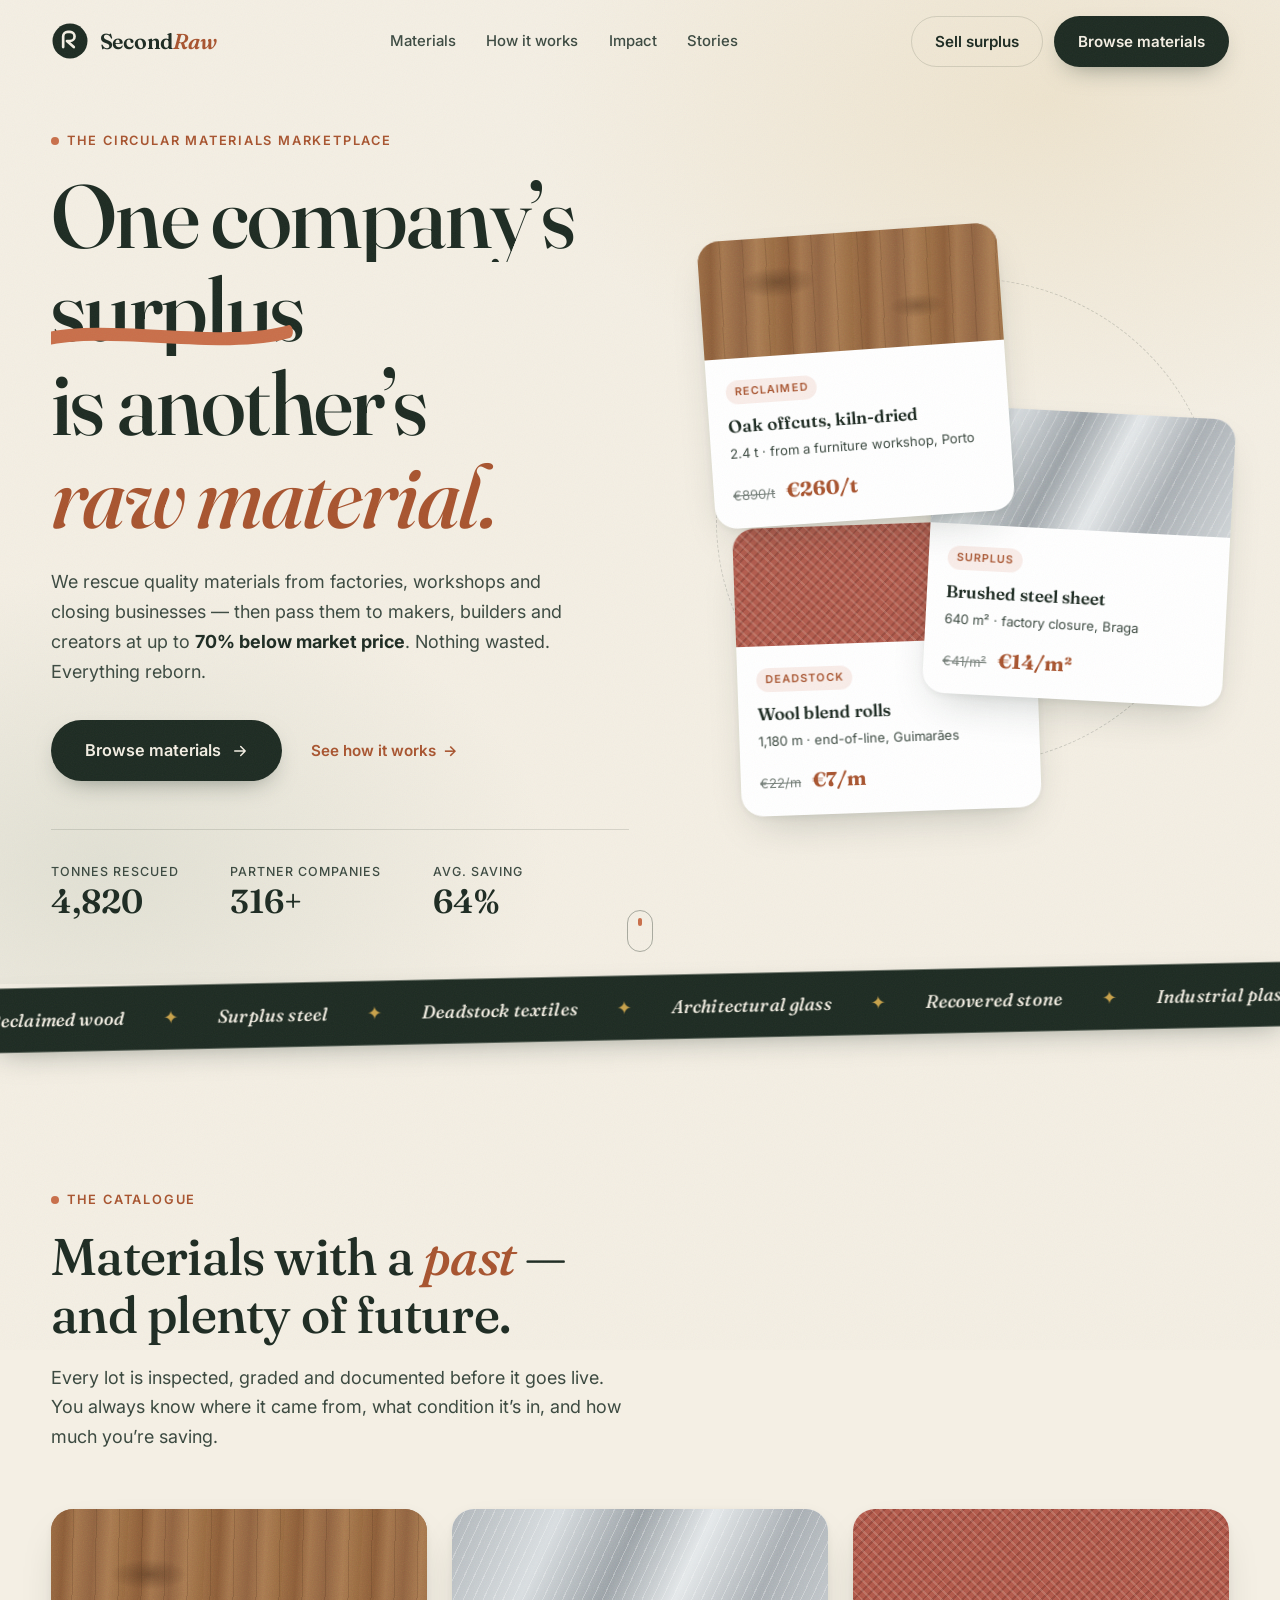
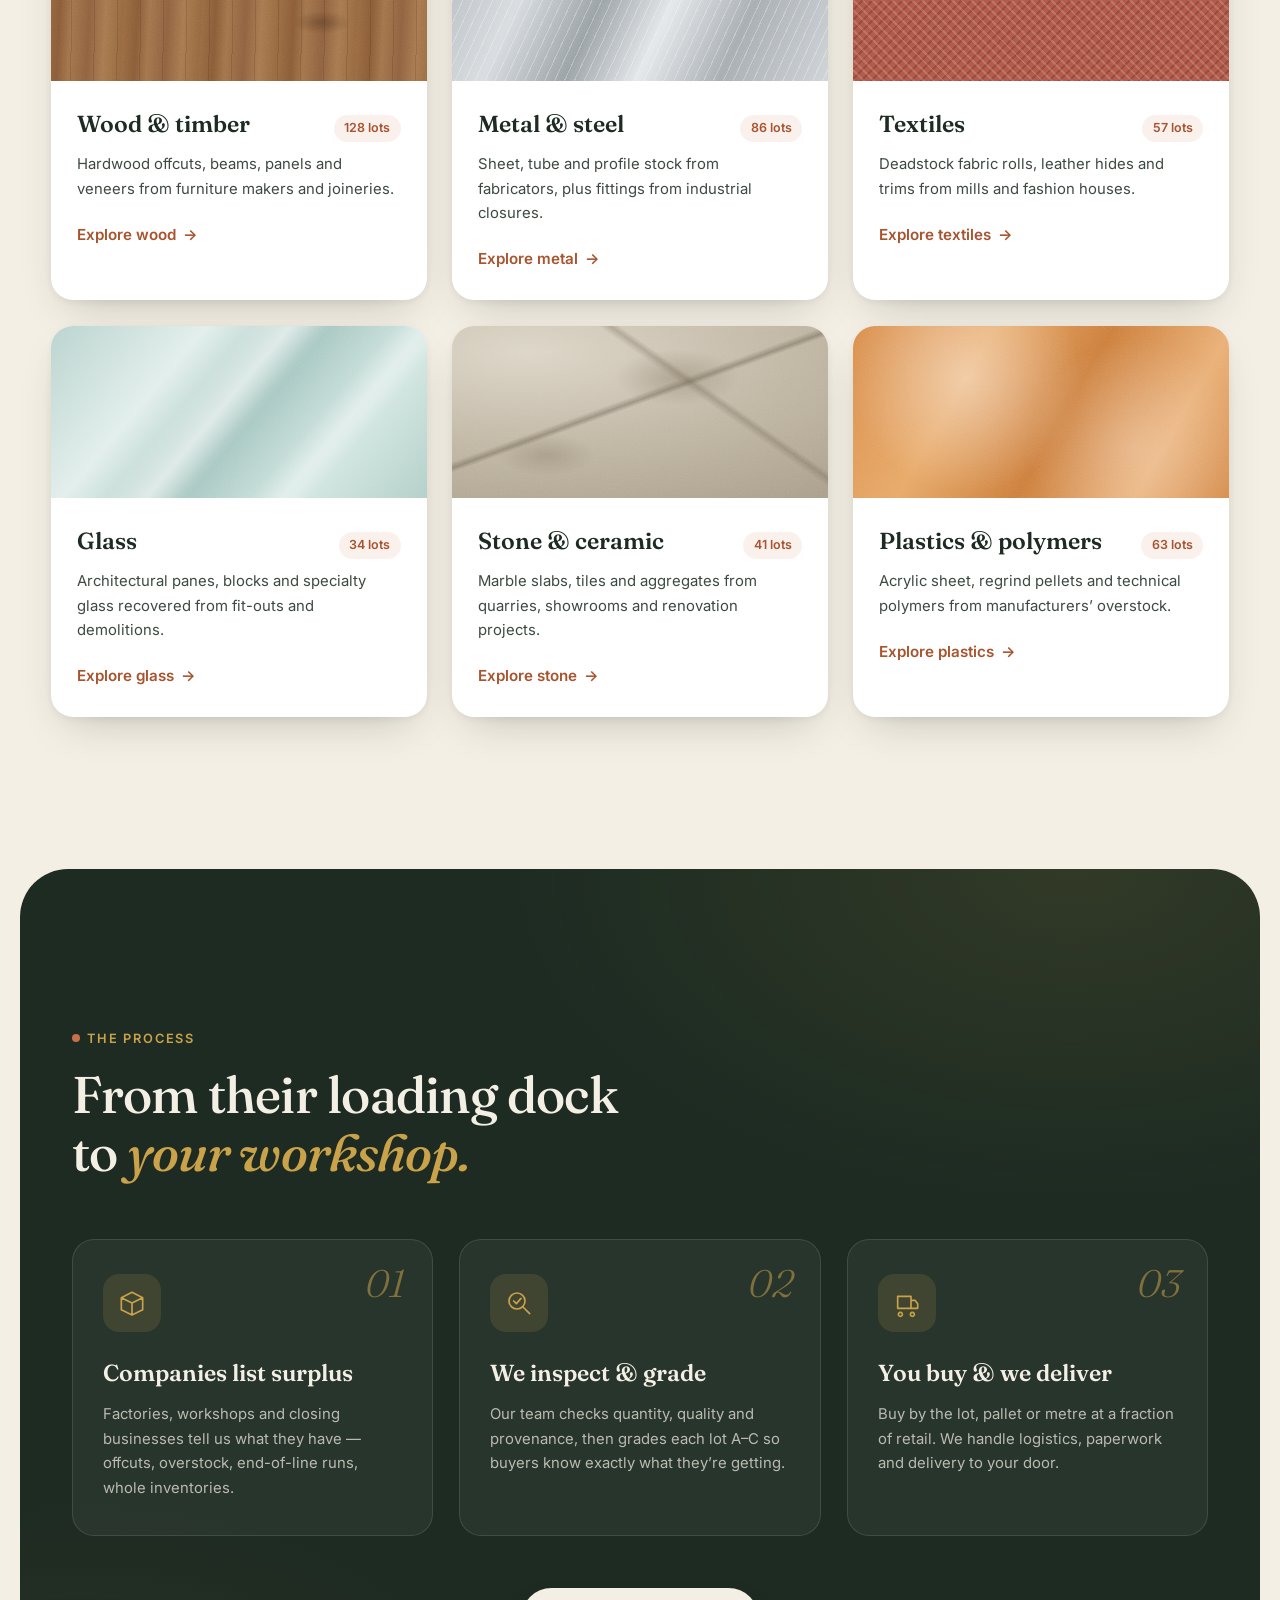
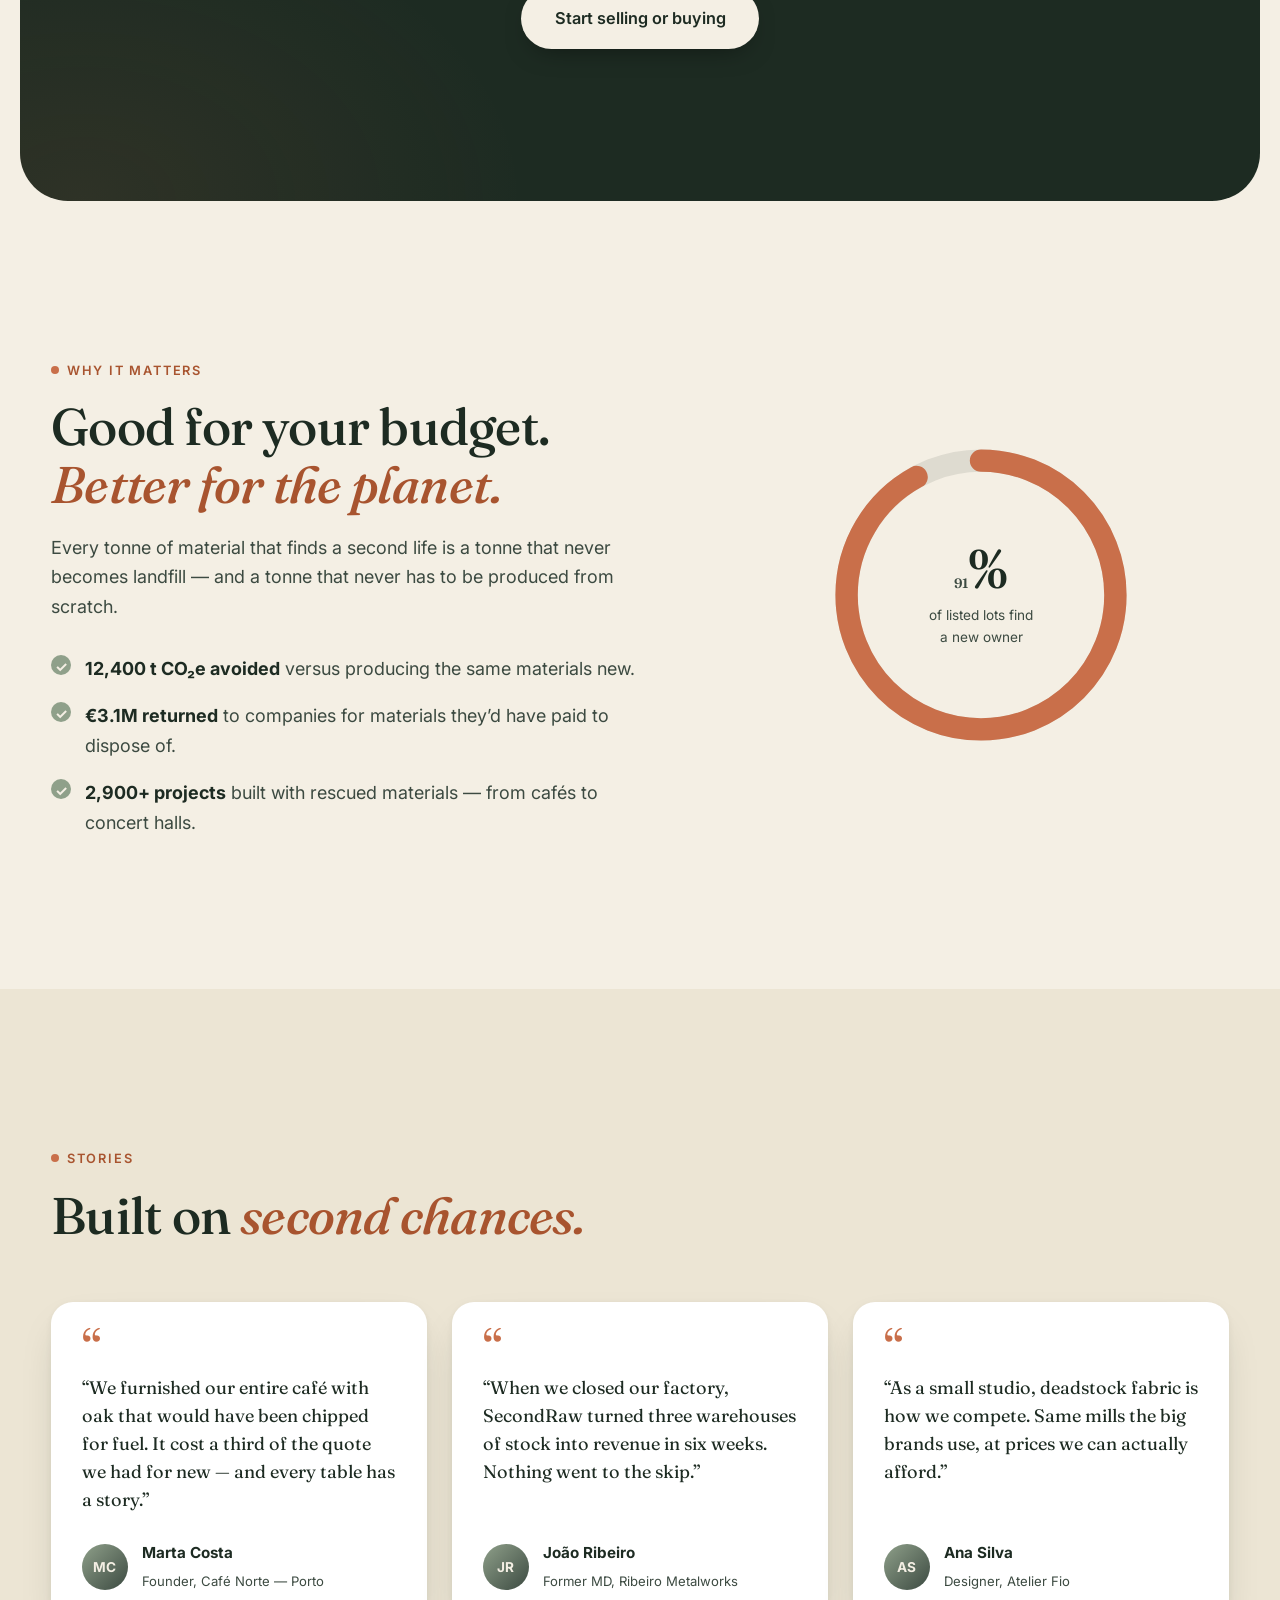
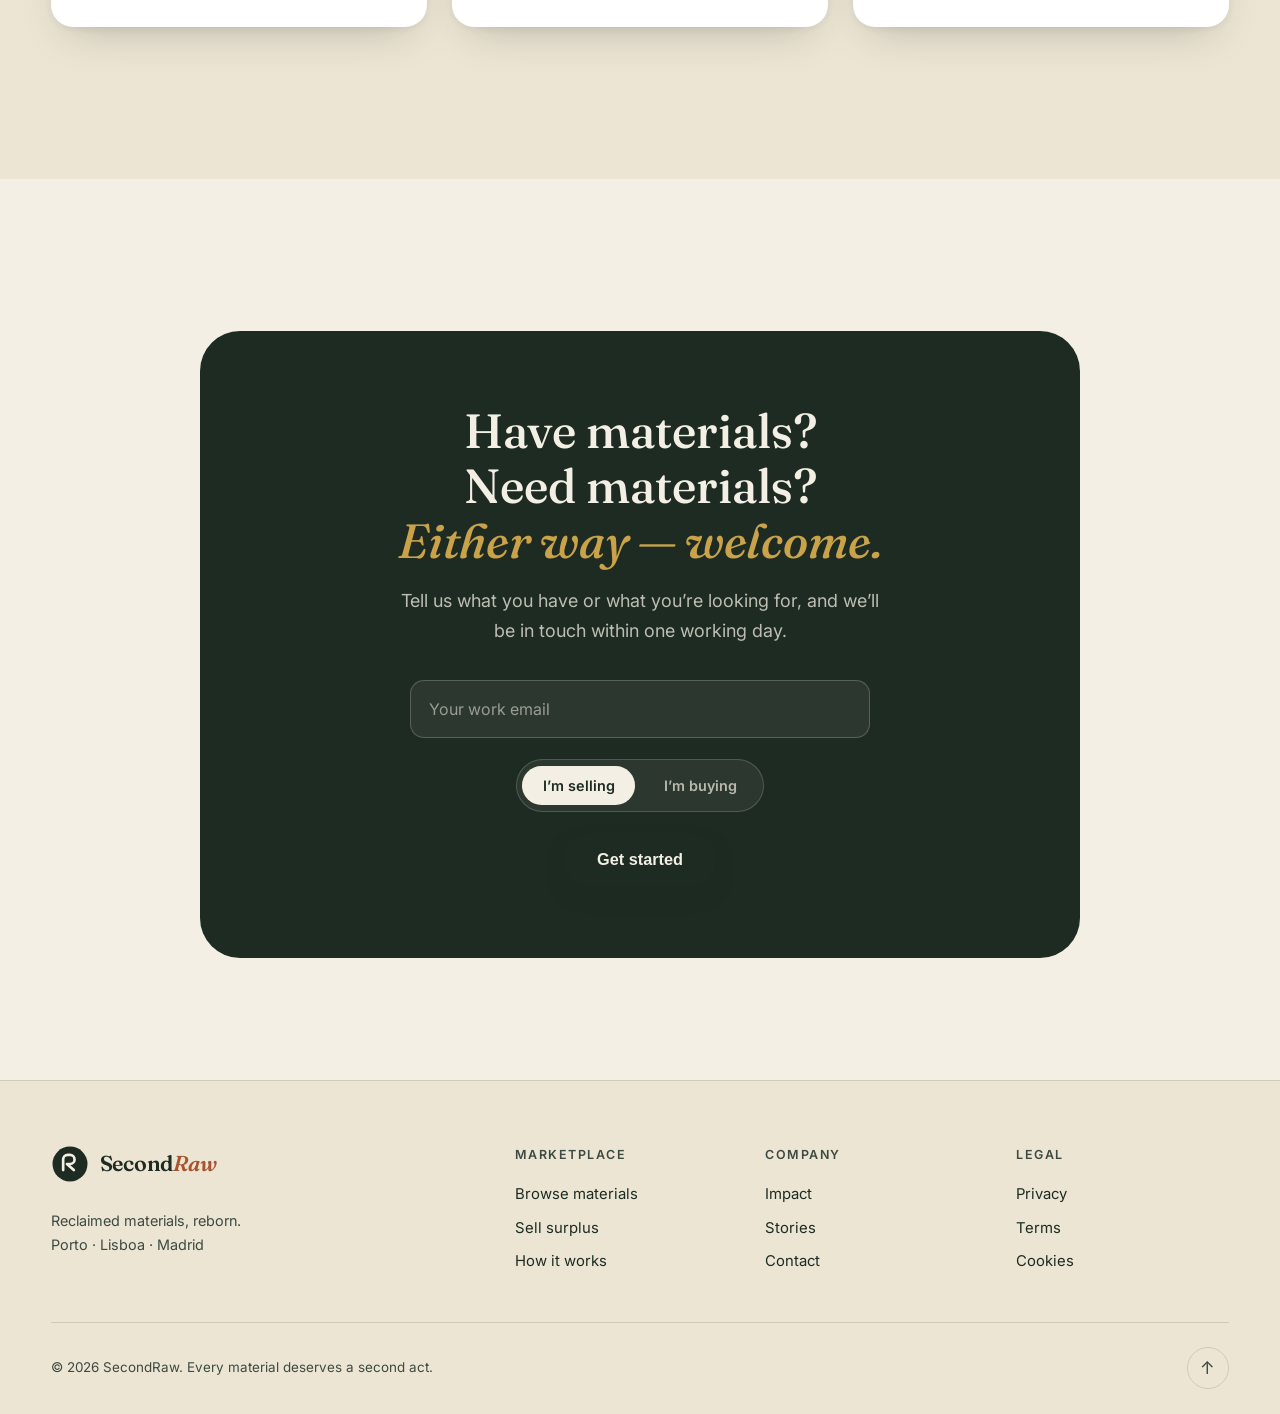
==== commit b782ab9b: "Rename RecondRaw to SecondRaw Company name is SecondRaw. Updated across page copy, logo, title, meta" ====
--- a/index.html
+++ b/index.html
@@ -3,8 +3,8 @@
 <head>
   <meta charset="UTF-8" />
   <meta name="viewport" content="width=device-width, initial-scale=1.0" />
-  <title>RecondRaw — Reclaimed materials, reborn.</title>
-  <meta name="description" content="RecondRaw rescues surplus materials from companies — reclaimed wood, metal, textiles and more — and sells them to makers and builders at a fraction of the price." />
+  <title>SecondRaw — Reclaimed materials, reborn.</title>
+  <meta name="description" content="SecondRaw rescues surplus materials from companies — reclaimed wood, metal, textiles and more — and sells them to makers and builders at a fraction of the price." />
 
   <link rel="preconnect" href="https://fonts.googleapis.com" />
   <link rel="preconnect" href="https://fonts.gstatic.com" crossorigin />
@@ -24,12 +24,12 @@
   <!-- ======= Header ======= -->
   <header class="header" id="header">
     <div class="header__inner">
-      <a href="#top" class="logo" aria-label="RecondRaw — home">
+      <a href="#top" class="logo" aria-label="SecondRaw — home">
         <svg class="logo__mark" viewBox="0 0 100 100" aria-hidden="true">
           <circle cx="50" cy="50" r="46" />
           <path d="M32 66 V38 a12 12 0 0 1 12-12 h6 a12 12 0 0 1 0 24 h-8 l18 16" fill="none" stroke-linecap="round" stroke-linejoin="round"/>
         </svg>
-        <span class="logo__word">Recond<em>Raw</em></span>
+        <span class="logo__word">Second<em>Raw</em></span>
       </a>
 
       <nav class="nav" aria-label="Primary">
@@ -295,7 +295,7 @@
         </figure>
 
         <figure class="quote reveal" style="--d:1">
-          <blockquote>&ldquo;When we closed our factory, RecondRaw turned three warehouses of stock into revenue in six weeks. Nothing went to the skip.&rdquo;</blockquote>
+          <blockquote>&ldquo;When we closed our factory, SecondRaw turned three warehouses of stock into revenue in six weeks. Nothing went to the skip.&rdquo;</blockquote>
           <figcaption>
             <span class="quote__avatar" aria-hidden="true">JR</span>
             <div><strong>João Ribeiro</strong><span>Former MD, Ribeiro Metalworks</span></div>
@@ -339,12 +339,12 @@
   <footer class="footer">
     <div class="footer__inner">
       <div class="footer__brand">
-        <a href="#top" class="logo logo--footer" aria-label="RecondRaw — home">
+        <a href="#top" class="logo logo--footer" aria-label="SecondRaw — home">
           <svg class="logo__mark" viewBox="0 0 100 100" aria-hidden="true">
             <circle cx="50" cy="50" r="46" />
             <path d="M32 66 V38 a12 12 0 0 1 12-12 h6 a12 12 0 0 1 0 24 h-8 l18 16" fill="none" stroke-linecap="round" stroke-linejoin="round"/>
           </svg>
-          <span class="logo__word">Recond<em>Raw</em></span>
+          <span class="logo__word">Second<em>Raw</em></span>
         </a>
         <p>Reclaimed materials, reborn.<br />Porto · Lisboa · Madrid</p>
       </div>
@@ -358,7 +358,7 @@
         <h4>Company</h4>
         <a href="#impact">Impact</a>
         <a href="#stories">Stories</a>
-        <a href="mailto:hello@recondraw.com">Contact</a>
+        <a href="mailto:hello@secondraw.com">Contact</a>
       </nav>
       <nav class="footer__col" aria-label="Legal">
         <h4>Legal</h4>
@@ -368,7 +368,7 @@
       </nav>
     </div>
     <div class="footer__base">
-      <span>© 2026 RecondRaw. Every material deserves a second act.</span>
+      <span>© 2026 SecondRaw. Every material deserves a second act.</span>
       <a href="#top" class="footer__up" aria-label="Back to top">↑</a>
     </div>
   </footer>
--- a/styles.css
+++ b/styles.css
@@ -1,5 +1,5 @@
 /* ==========================================================================
-   RecondRaw — styles
+   SecondRaw — styles
    Design language: warm editorial, earthy palette, crafted textures.
    ========================================================================== */
 
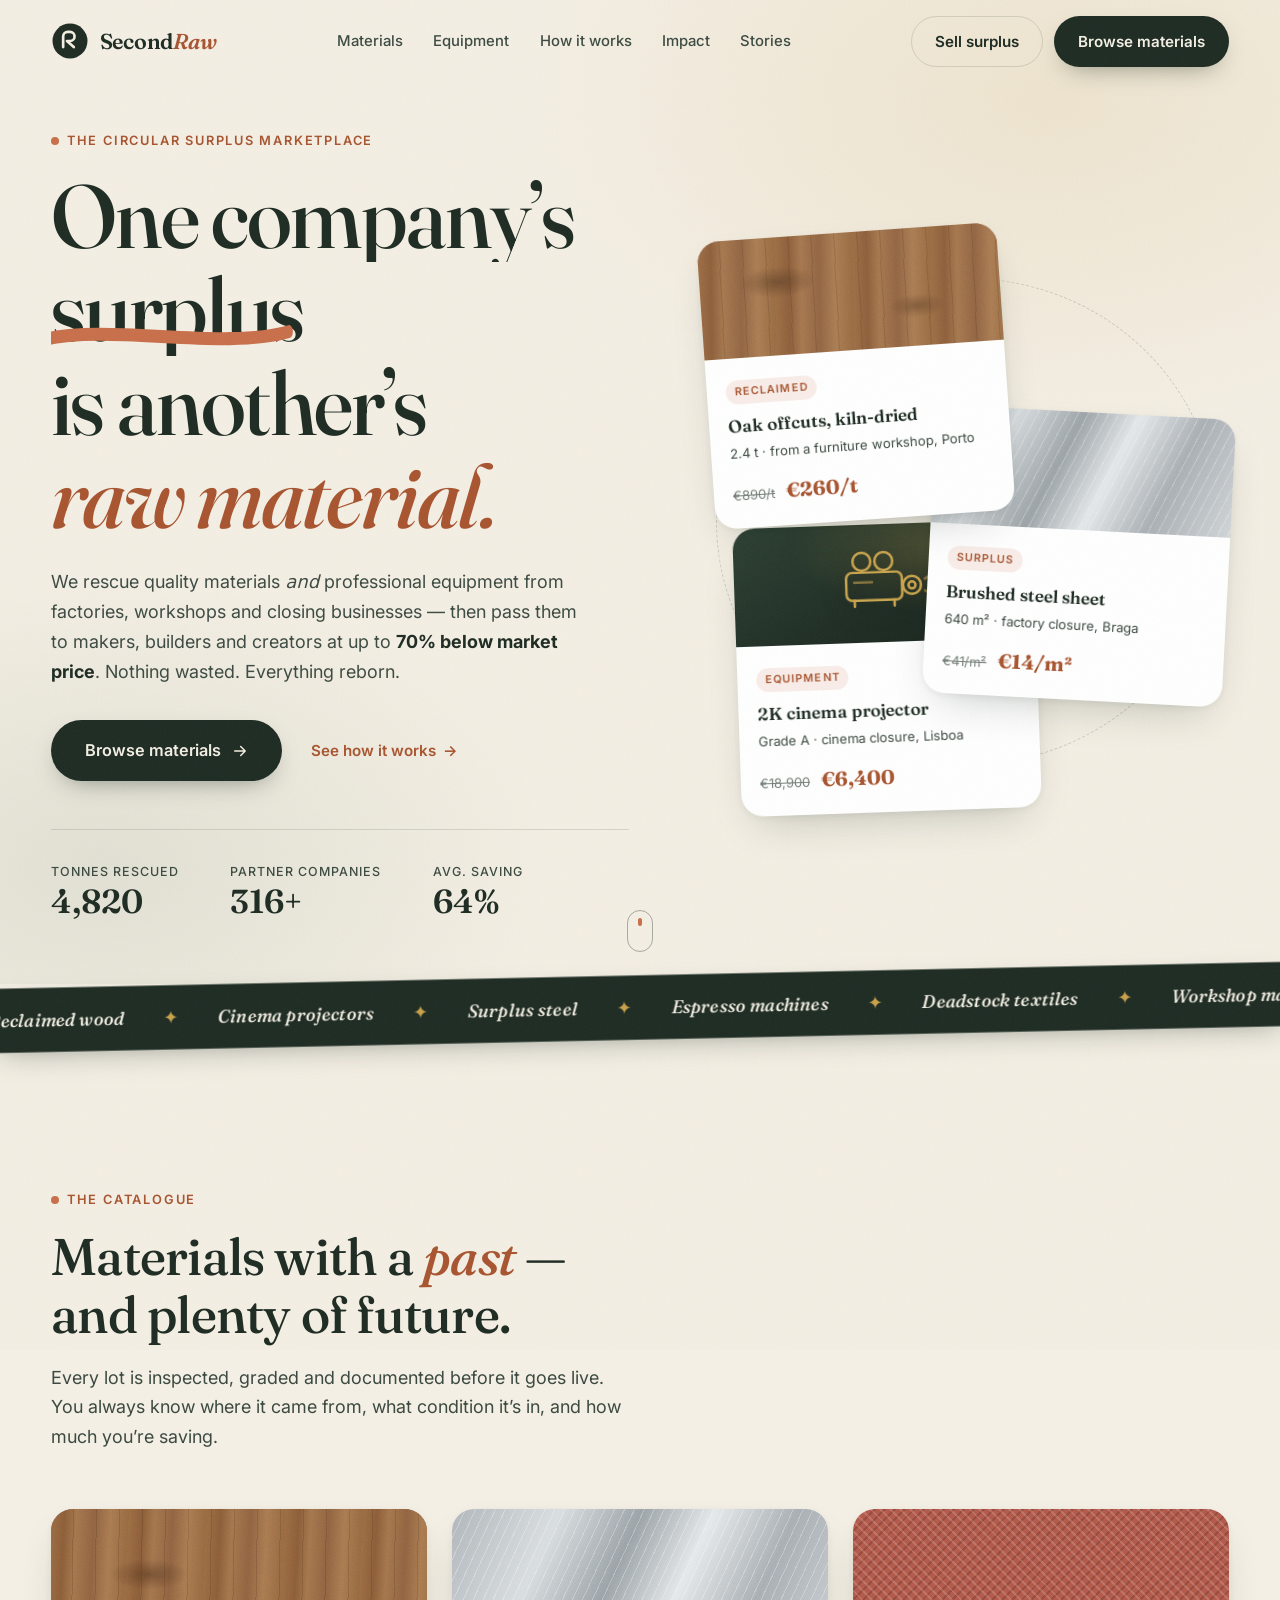
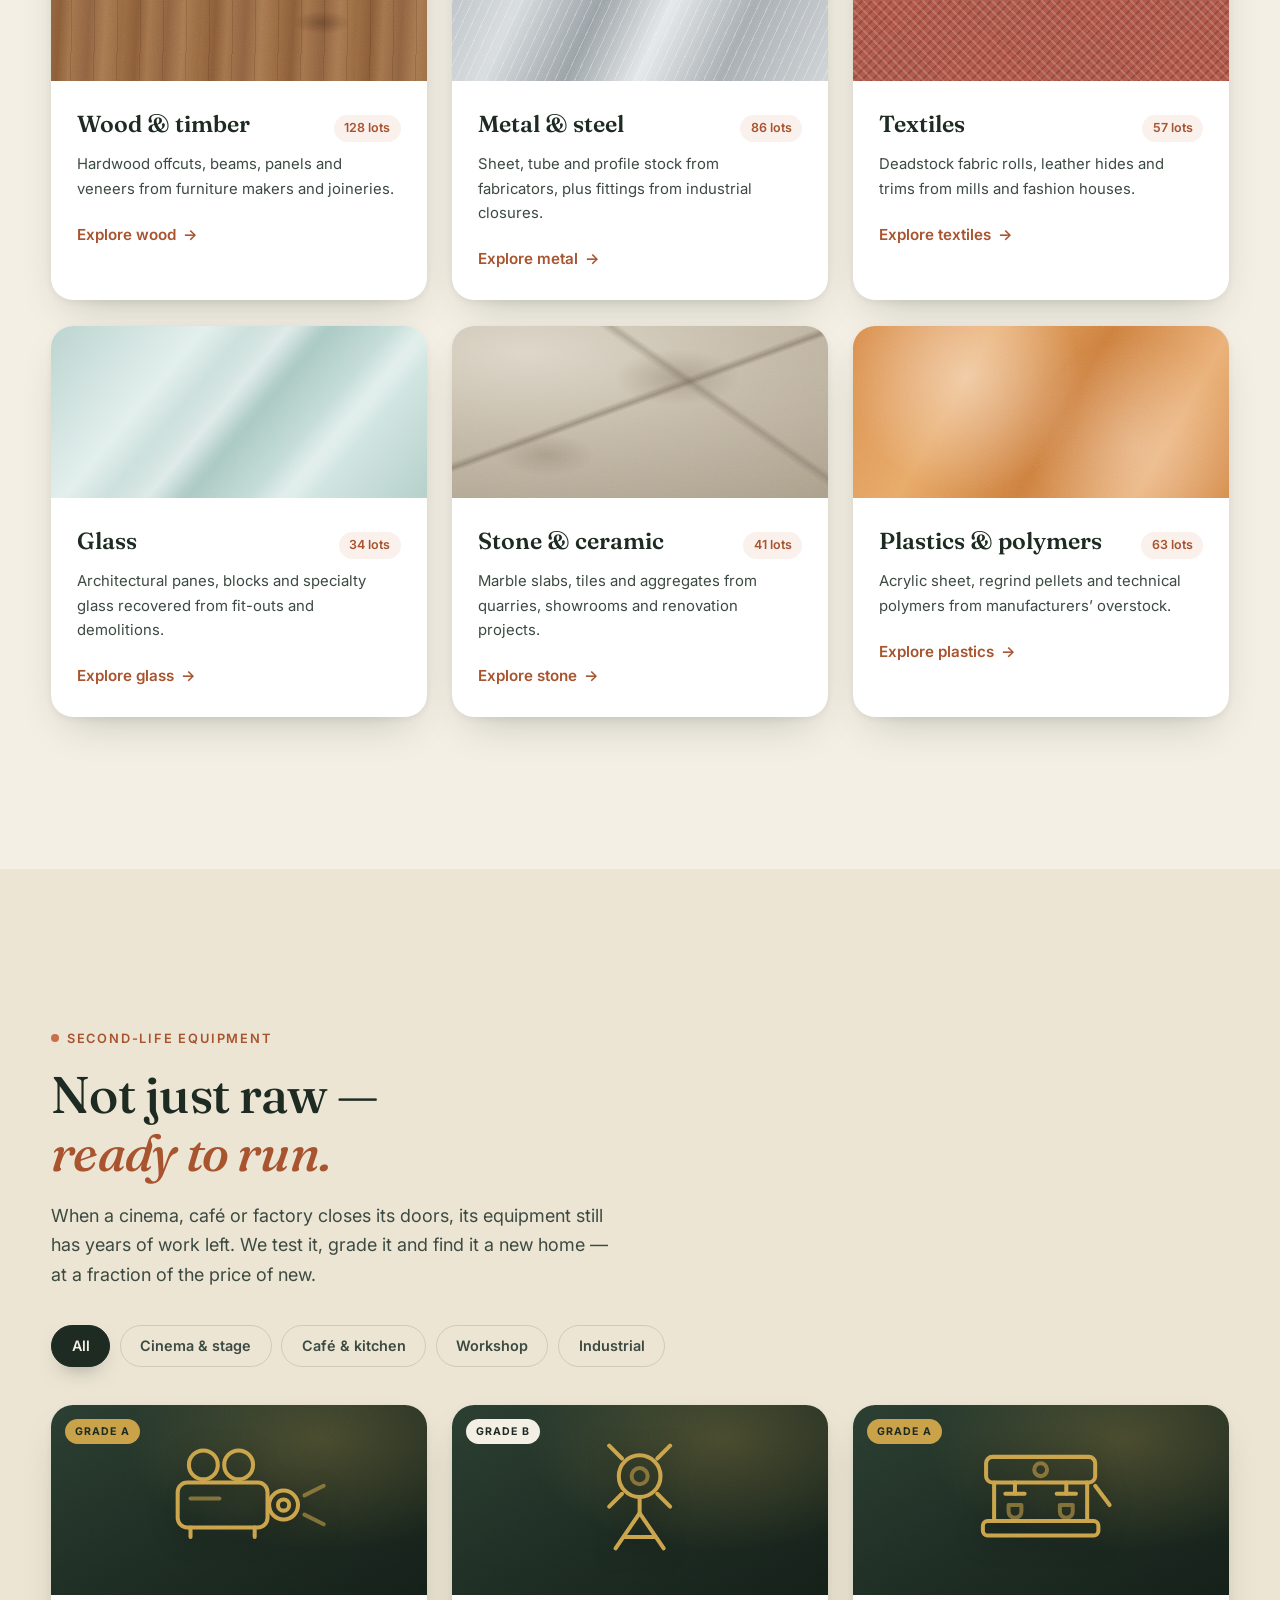
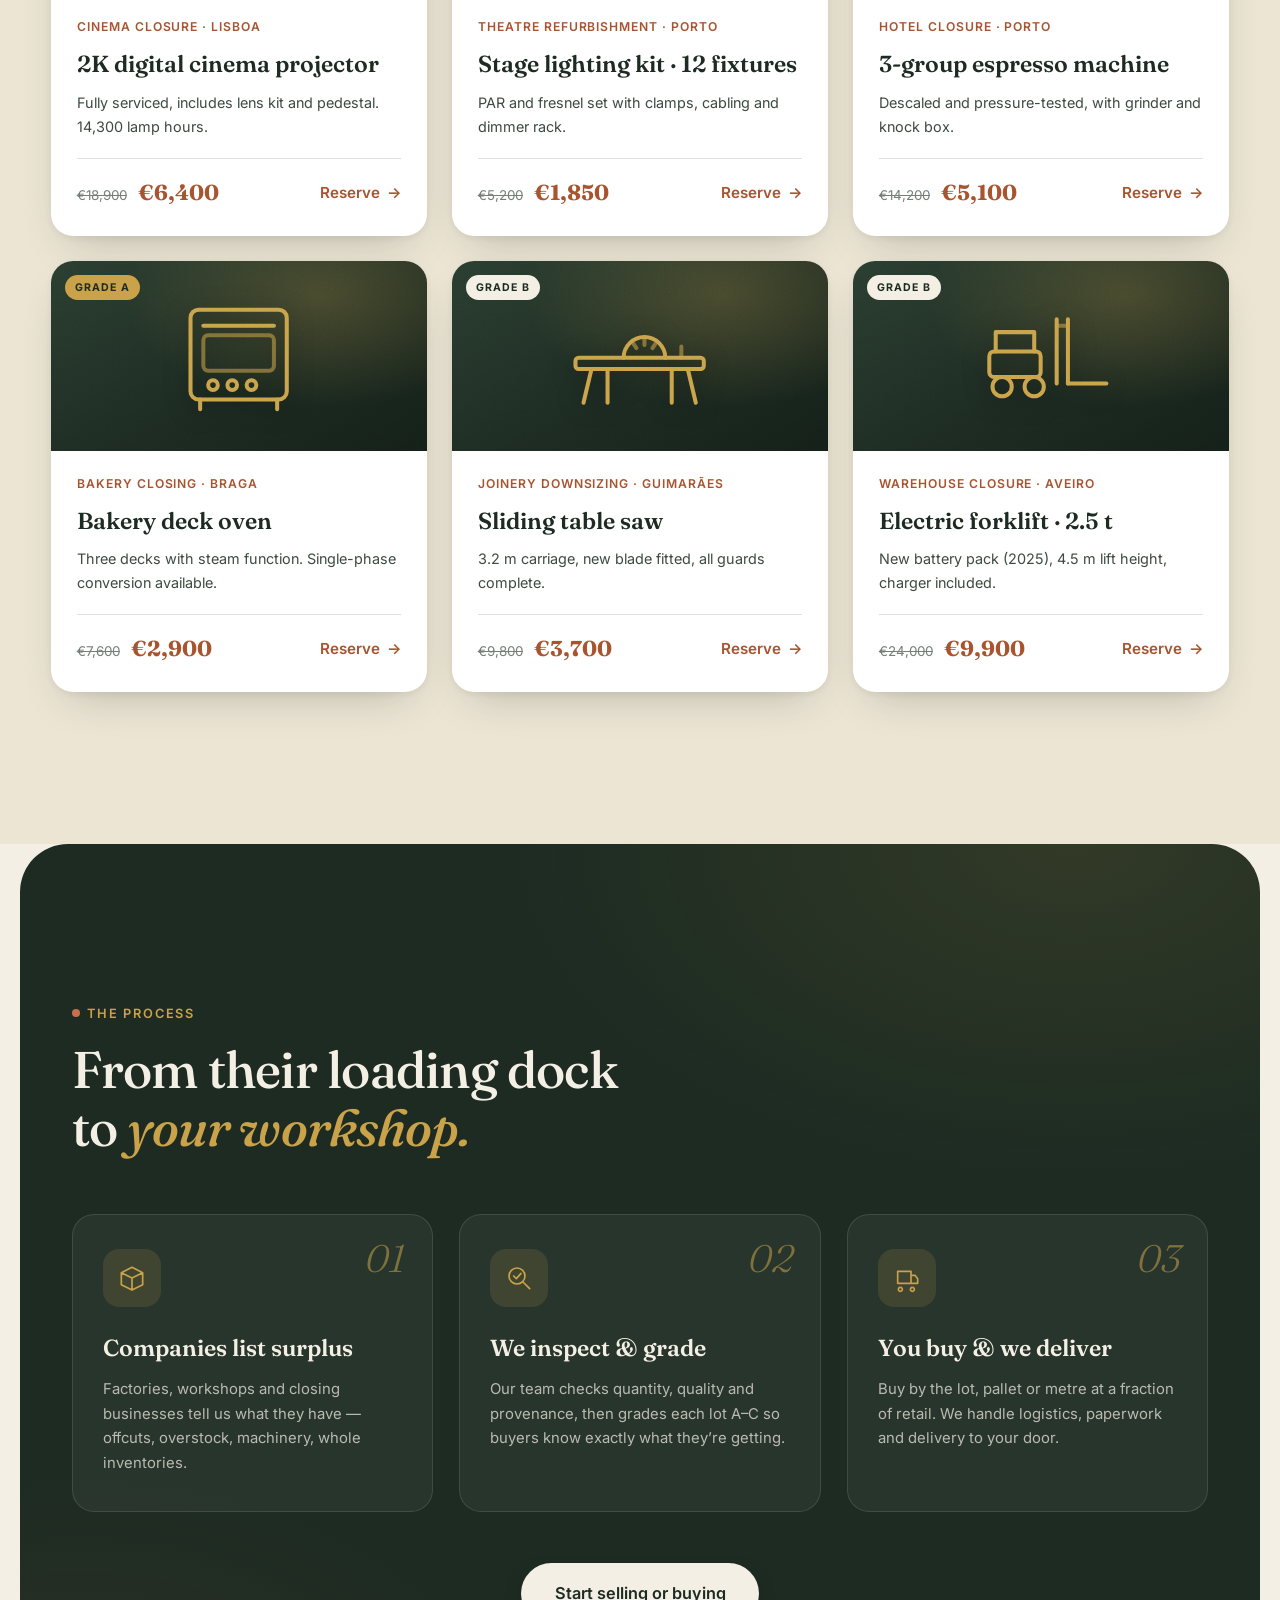
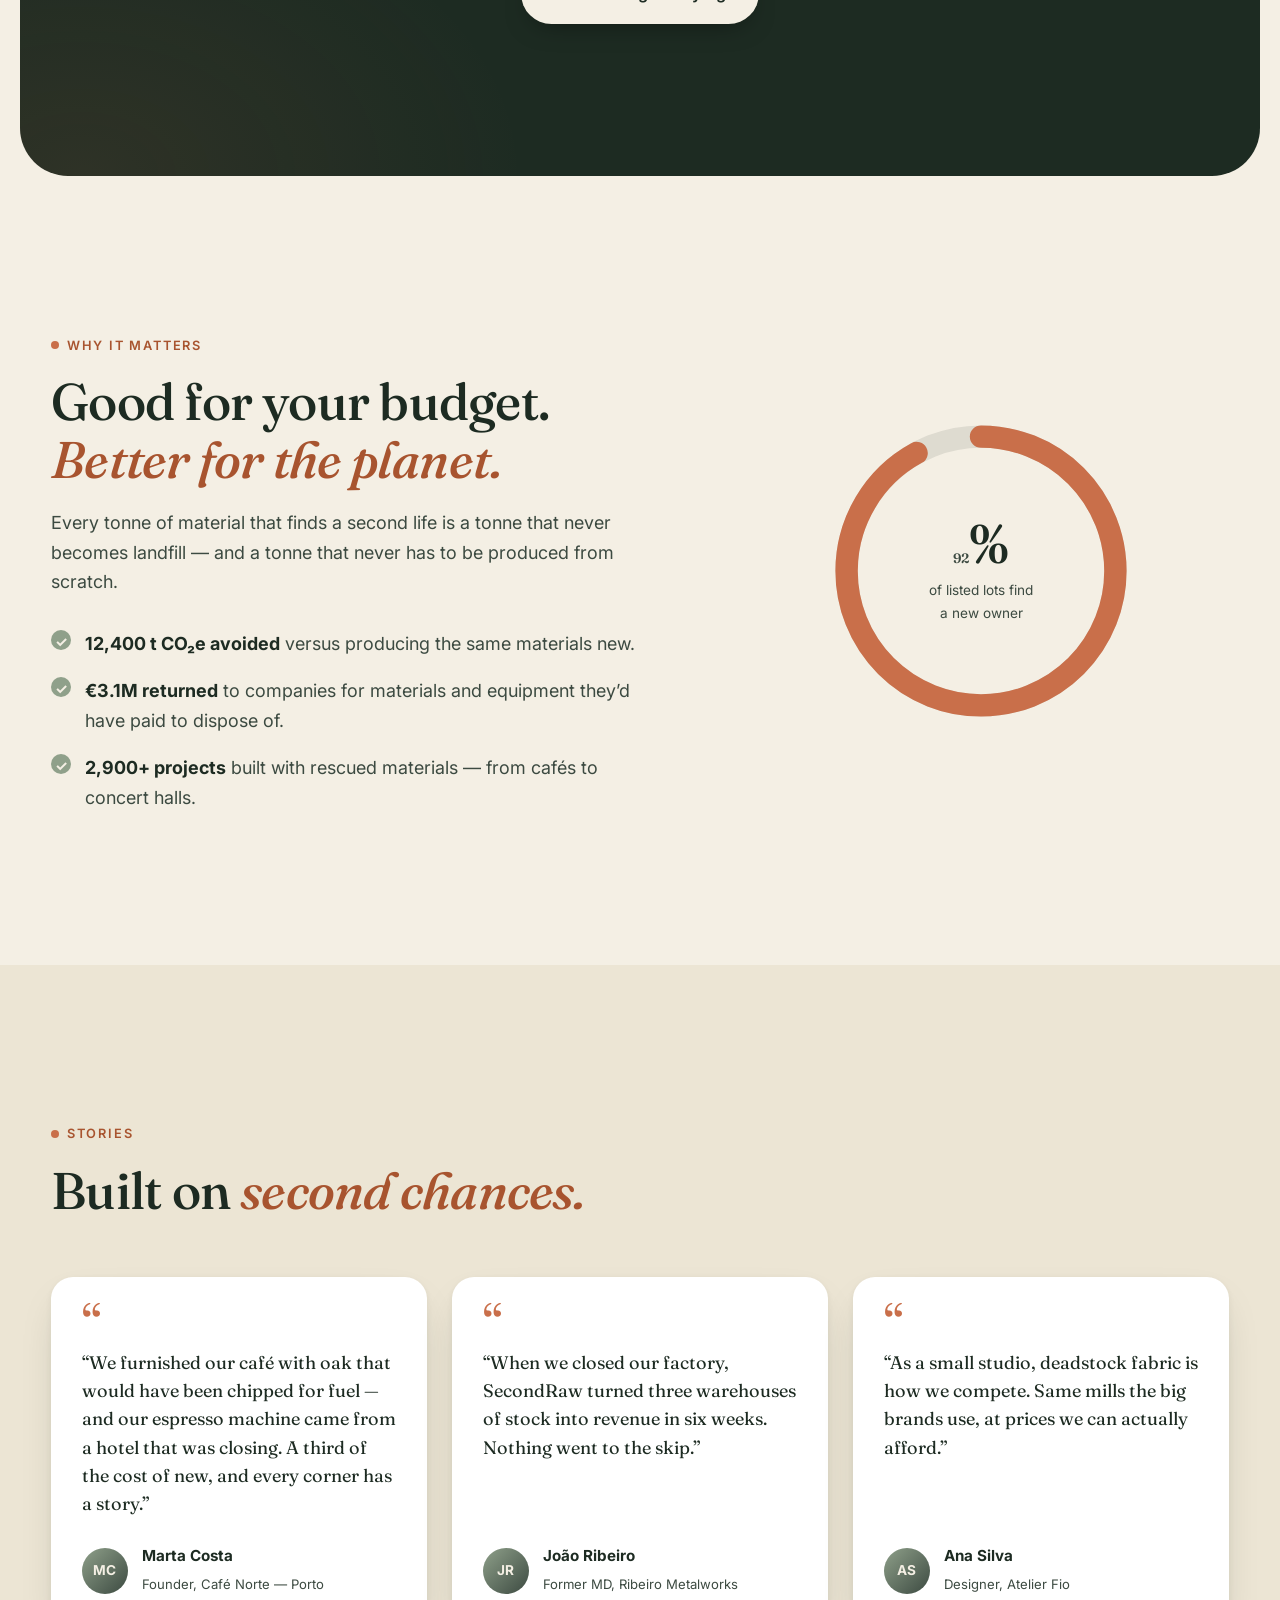
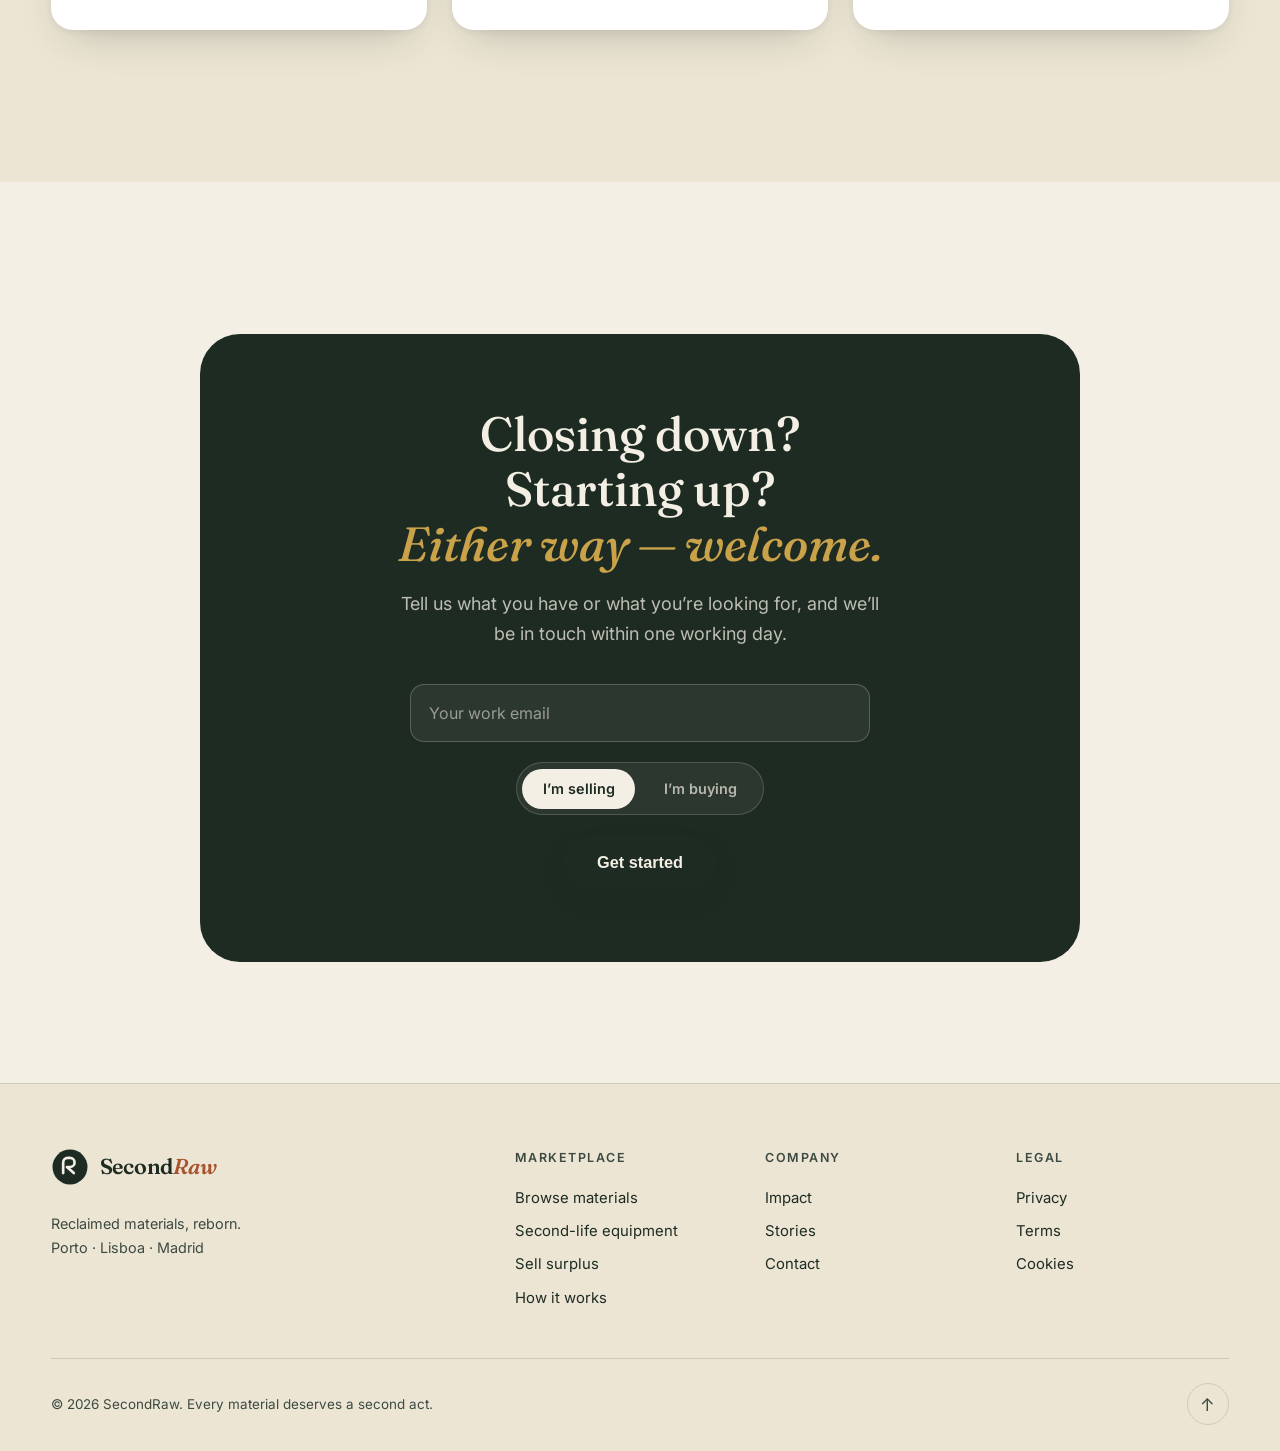
==== commit 00bc4b22: "Add second-life equipment marketplace Expand beyond raw materials to professional equipment from clo" ====
--- a/index.html
+++ b/index.html
@@ -3,8 +3,8 @@
 <head>
   <meta charset="UTF-8" />
   <meta name="viewport" content="width=device-width, initial-scale=1.0" />
-  <title>SecondRaw — Reclaimed materials, reborn.</title>
-  <meta name="description" content="SecondRaw rescues surplus materials from companies — reclaimed wood, metal, textiles and more — and sells them to makers and builders at a fraction of the price." />
+  <title>SecondRaw — Surplus materials &amp; equipment, reborn.</title>
+  <meta name="description" content="SecondRaw rescues surplus materials and professional equipment from companies — reclaimed wood, metal, textiles, cinema projectors, espresso machines and more — and sells them to makers and builders at a fraction of the price." />
 
   <link rel="preconnect" href="https://fonts.googleapis.com" />
   <link rel="preconnect" href="https://fonts.gstatic.com" crossorigin />
@@ -34,6 +34,7 @@
 
       <nav class="nav" aria-label="Primary">
         <a href="#materials" class="nav__link">Materials</a>
+        <a href="#equipment" class="nav__link">Equipment</a>
         <a href="#how" class="nav__link">How it works</a>
         <a href="#impact" class="nav__link">Impact</a>
         <a href="#stories" class="nav__link">Stories</a>
@@ -54,6 +55,7 @@
   <div class="mobile-menu" id="mobileMenu" aria-hidden="true">
     <nav aria-label="Mobile">
       <a href="#materials" class="mobile-menu__link">Materials</a>
+      <a href="#equipment" class="mobile-menu__link">Equipment</a>
       <a href="#how" class="mobile-menu__link">How it works</a>
       <a href="#impact" class="mobile-menu__link">Impact</a>
       <a href="#stories" class="mobile-menu__link">Stories</a>
@@ -68,14 +70,14 @@
     <section class="hero">
       <div class="hero__inner">
         <div class="hero__copy">
-          <p class="eyebrow reveal"><span class="eyebrow__dot"></span>The circular materials marketplace</p>
+          <p class="eyebrow reveal"><span class="eyebrow__dot"></span>The circular surplus marketplace</p>
           <h1 class="hero__title">
             <span class="line"><span>One company&rsquo;s</span></span>
             <span class="line"><span class="hero__strike">surplus<svg viewBox="0 0 220 24" preserveAspectRatio="none" aria-hidden="true"><path d="M4 14 C60 6, 160 20, 216 10" /></svg></span></span>
             <span class="line"><span>is another&rsquo;s</span></span>
             <span class="line"><span class="hero__accent">raw&nbsp;material.</span></span>
           </h1>
-          <p class="hero__lede reveal">We rescue quality materials from factories, workshops and closing businesses — then pass them to makers, builders and creators at up to <strong>70% below market price</strong>. Nothing wasted. Everything reborn.</p>
+          <p class="hero__lede reveal">We rescue quality materials <em>and</em> professional equipment from factories, workshops and closing businesses — then pass them to makers, builders and creators at up to <strong>70% below market price</strong>. Nothing wasted. Everything reborn.</p>
           <div class="hero__cta reveal">
             <a href="#materials" class="btn btn--solid btn--big">
               Browse materials
@@ -119,13 +121,26 @@
               <div class="hero__card-price"><s>€41/m²</s><strong>€14/m²</strong></div>
             </div>
           </div>
-          <div class="hero__card hero__card--textile" data-tilt>
-            <div class="swatch swatch--textile"></div>
+          <div class="hero__card hero__card--equip" data-tilt>
+            <div class="swatch swatch--equip">
+              <svg viewBox="0 0 120 90" aria-hidden="true">
+                <g fill="none" stroke="currentColor" stroke-width="2.5" stroke-linecap="round" stroke-linejoin="round">
+                  <rect x="22" y="34" width="56" height="28" rx="6"/>
+                  <circle cx="88" cy="48" r="9"/>
+                  <circle cx="88" cy="48" r="3.5"/>
+                  <circle cx="38" cy="23" r="9"/>
+                  <circle cx="60" cy="23" r="9"/>
+                  <path d="M30 62 v6 M70 62 v6"/>
+                  <path d="M101 42 l12 -6 M101 54 l12 6" opacity=".55"/>
+                  <path d="M30 44 h18" opacity=".55"/>
+                </g>
+              </svg>
+            </div>
             <div class="hero__card-meta">
-              <span class="tag">Deadstock</span>
-              <h3>Wool blend rolls</h3>
-              <p>1,180 m · end-of-line, Guimarães</p>
-              <div class="hero__card-price"><s>€22/m</s><strong>€7/m</strong></div>
+              <span class="tag">Equipment</span>
+              <h3>2K cinema projector</h3>
+              <p>Grade A · cinema closure, Lisboa</p>
+              <div class="hero__card-price"><s>€18,900</s><strong>€6,400</strong></div>
             </div>
           </div>
           <div class="hero__orbit"></div>
@@ -140,8 +155,8 @@
     <!-- ======= Marquee ======= -->
     <div class="marquee" aria-hidden="true">
       <div class="marquee__track">
-        <span>Reclaimed wood</span><i>✦</i><span>Surplus steel</span><i>✦</i><span>Deadstock textiles</span><i>✦</i><span>Architectural glass</span><i>✦</i><span>Recovered stone</span><i>✦</i><span>Industrial plastics</span><i>✦</i>
-        <span>Reclaimed wood</span><i>✦</i><span>Surplus steel</span><i>✦</i><span>Deadstock textiles</span><i>✦</i><span>Architectural glass</span><i>✦</i><span>Recovered stone</span><i>✦</i><span>Industrial plastics</span><i>✦</i>
+        <span>Reclaimed wood</span><i>✦</i><span>Cinema projectors</span><i>✦</i><span>Surplus steel</span><i>✦</i><span>Espresso machines</span><i>✦</i><span>Deadstock textiles</span><i>✦</i><span>Workshop machinery</span><i>✦</i><span>Architectural glass</span><i>✦</i><span>Industrial equipment</span><i>✦</i>
+        <span>Reclaimed wood</span><i>✦</i><span>Cinema projectors</span><i>✦</i><span>Surplus steel</span><i>✦</i><span>Espresso machines</span><i>✦</i><span>Deadstock textiles</span><i>✦</i><span>Workshop machinery</span><i>✦</i><span>Architectural glass</span><i>✦</i><span>Industrial equipment</span><i>✦</i>
       </div>
     </div>
 
@@ -210,6 +225,181 @@
       </div>
     </section>
 
+    <!-- ======= Equipment ======= -->
+    <section class="section equipment" id="equipment">
+      <div class="section__head reveal">
+        <p class="eyebrow"><span class="eyebrow__dot"></span>Second-life equipment</p>
+        <h2 class="section__title">Not just raw —<br /><em>ready to run.</em></h2>
+        <p class="section__lede">When a cinema, café or factory closes its doors, its equipment still has years of work left. We test it, grade it and find it a new home — at a fraction of the price of new.</p>
+      </div>
+
+      <div class="equipment__filters reveal" id="eqFilters" role="group" aria-label="Filter equipment by category">
+        <button type="button" data-filter="all" aria-pressed="true">All</button>
+        <button type="button" data-filter="cinema" aria-pressed="false">Cinema &amp; stage</button>
+        <button type="button" data-filter="kitchen" aria-pressed="false">Café &amp; kitchen</button>
+        <button type="button" data-filter="workshop" aria-pressed="false">Workshop</button>
+        <button type="button" data-filter="industrial" aria-pressed="false">Industrial</button>
+      </div>
+
+      <div class="equipment__grid">
+
+        <article class="eq-card reveal" data-cat="cinema" style="--d:0">
+          <div class="eq-card__art swatch swatch--equip">
+            <span class="eq-card__grade">Grade A</span>
+            <svg viewBox="0 0 120 90" aria-hidden="true">
+              <g fill="none" stroke="currentColor" stroke-width="2.5" stroke-linecap="round" stroke-linejoin="round">
+                <rect x="22" y="34" width="56" height="28" rx="6"/>
+                <circle cx="88" cy="48" r="9"/>
+                <circle cx="88" cy="48" r="3.5"/>
+                <circle cx="38" cy="23" r="9"/>
+                <circle cx="60" cy="23" r="9"/>
+                <path d="M30 62 v6 M70 62 v6"/>
+                <path d="M101 42 l12 -6 M101 54 l12 6" opacity=".55"/>
+                <path d="M30 44 h18" opacity=".55"/>
+              </g>
+            </svg>
+          </div>
+          <div class="eq-card__body">
+            <span class="eq-card__origin">Cinema closure · Lisboa</span>
+            <h3>2K digital cinema projector</h3>
+            <p>Fully serviced, includes lens kit and pedestal. 14,300 lamp hours.</p>
+            <div class="eq-card__foot">
+              <div class="eq-card__price"><s>€18,900</s><strong>€6,400</strong></div>
+              <a class="link-arrow" href="#sell">Reserve</a>
+            </div>
+          </div>
+        </article>
+
+        <article class="eq-card reveal" data-cat="cinema" style="--d:1">
+          <div class="eq-card__art swatch swatch--equip">
+            <span class="eq-card__grade eq-card__grade--b">Grade B</span>
+            <svg viewBox="0 0 120 90" aria-hidden="true">
+              <g fill="none" stroke="currentColor" stroke-width="2.5" stroke-linecap="round" stroke-linejoin="round">
+                <circle cx="60" cy="30" r="13"/>
+                <circle cx="60" cy="30" r="5" opacity=".55"/>
+                <path d="M49 19 l-8 -8 M71 19 l8 -8 M49 41 l-8 8 M71 41 l8 8"/>
+                <path d="M60 43 v10"/>
+                <path d="M60 53 l-15 22 M60 53 l15 22 M50 68 h20"/>
+              </g>
+            </svg>
+          </div>
+          <div class="eq-card__body">
+            <span class="eq-card__origin">Theatre refurbishment · Porto</span>
+            <h3>Stage lighting kit · 12 fixtures</h3>
+            <p>PAR and fresnel set with clamps, cabling and dimmer rack.</p>
+            <div class="eq-card__foot">
+              <div class="eq-card__price"><s>€5,200</s><strong>€1,850</strong></div>
+              <a class="link-arrow" href="#sell">Reserve</a>
+            </div>
+          </div>
+        </article>
+
+        <article class="eq-card reveal" data-cat="kitchen" style="--d:2">
+          <div class="eq-card__art swatch swatch--equip">
+            <span class="eq-card__grade">Grade A</span>
+            <svg viewBox="0 0 120 90" aria-hidden="true">
+              <g fill="none" stroke="currentColor" stroke-width="2.5" stroke-linecap="round" stroke-linejoin="round">
+                <rect x="26" y="18" width="68" height="16" rx="4"/>
+                <circle cx="60" cy="26" r="4" opacity=".55"/>
+                <path d="M31 34 v24 M89 34 v24"/>
+                <rect x="24" y="58" width="72" height="9" rx="3"/>
+                <path d="M44 34 v7 M76 34 v7"/>
+                <path d="M38 41 h12 M70 41 h12"/>
+                <path d="M40 48 h8 v4 a4 4 0 0 1 -8 0 z M72 48 h8 v4 a4 4 0 0 1 -8 0 z" opacity=".55"/>
+                <path d="M94 36 l9 12"/>
+              </g>
+            </svg>
+          </div>
+          <div class="eq-card__body">
+            <span class="eq-card__origin">Hotel closure · Porto</span>
+            <h3>3-group espresso machine</h3>
+            <p>Descaled and pressure-tested, with grinder and knock box.</p>
+            <div class="eq-card__foot">
+              <div class="eq-card__price"><s>€14,200</s><strong>€5,100</strong></div>
+              <a class="link-arrow" href="#sell">Reserve</a>
+            </div>
+          </div>
+        </article>
+
+        <article class="eq-card reveal" data-cat="kitchen" style="--d:3">
+          <div class="eq-card__art swatch swatch--equip">
+            <span class="eq-card__grade">Grade A</span>
+            <svg viewBox="0 0 120 90" aria-hidden="true">
+              <g fill="none" stroke="currentColor" stroke-width="2.5" stroke-linecap="round" stroke-linejoin="round">
+                <rect x="30" y="16" width="60" height="56" rx="5"/>
+                <path d="M38 26 h44"/>
+                <rect x="38" y="32" width="44" height="22" rx="3" opacity=".55"/>
+                <circle cx="44" cy="63" r="3"/>
+                <circle cx="56" cy="63" r="3"/>
+                <circle cx="68" cy="63" r="3"/>
+                <path d="M36 72 v6 M84 72 v6"/>
+              </g>
+            </svg>
+          </div>
+          <div class="eq-card__body">
+            <span class="eq-card__origin">Bakery closing · Braga</span>
+            <h3>Bakery deck oven</h3>
+            <p>Three decks with steam function. Single-phase conversion available.</p>
+            <div class="eq-card__foot">
+              <div class="eq-card__price"><s>€7,600</s><strong>€2,900</strong></div>
+              <a class="link-arrow" href="#sell">Reserve</a>
+            </div>
+          </div>
+        </article>
+
+        <article class="eq-card reveal" data-cat="workshop" style="--d:4">
+          <div class="eq-card__art swatch swatch--equip">
+            <span class="eq-card__grade eq-card__grade--b">Grade B</span>
+            <svg viewBox="0 0 120 90" aria-hidden="true">
+              <g fill="none" stroke="currentColor" stroke-width="2.5" stroke-linecap="round" stroke-linejoin="round">
+                <rect x="20" y="46" width="80" height="7" rx="2"/>
+                <path d="M50 46 a13 13 0 0 1 26 0"/>
+                <path d="M56 37 l2 3 M63 34 l0 4 M70 37 l-2 3" opacity=".55"/>
+                <path d="M30 53 l-5 21 M90 53 l5 21 M40 53 v21 M80 53 v21"/>
+                <path d="M86 39 v7" opacity=".55"/>
+              </g>
+            </svg>
+          </div>
+          <div class="eq-card__body">
+            <span class="eq-card__origin">Joinery downsizing · Guimarães</span>
+            <h3>Sliding table saw</h3>
+            <p>3.2 m carriage, new blade fitted, all guards complete.</p>
+            <div class="eq-card__foot">
+              <div class="eq-card__price"><s>€9,800</s><strong>€3,700</strong></div>
+              <a class="link-arrow" href="#sell">Reserve</a>
+            </div>
+          </div>
+        </article>
+
+        <article class="eq-card reveal" data-cat="industrial" style="--d:5">
+          <div class="eq-card__art swatch swatch--equip">
+            <span class="eq-card__grade eq-card__grade--b">Grade B</span>
+            <svg viewBox="0 0 120 90" aria-hidden="true">
+              <g fill="none" stroke="currentColor" stroke-width="2.5" stroke-linecap="round" stroke-linejoin="round">
+                <rect x="28" y="42" width="32" height="16" rx="3"/>
+                <path d="M32 42 v-12 h24 v12"/>
+                <path d="M70 22 v40 M77 22 v40"/>
+                <path d="M77 62 h24"/>
+                <path d="M70 26 h7" opacity=".55"/>
+                <circle cx="36" cy="64" r="6"/>
+                <circle cx="56" cy="64" r="6"/>
+              </g>
+            </svg>
+          </div>
+          <div class="eq-card__body">
+            <span class="eq-card__origin">Warehouse closure · Aveiro</span>
+            <h3>Electric forklift · 2.5 t</h3>
+            <p>New battery pack (2025), 4.5 m lift height, charger included.</p>
+            <div class="eq-card__foot">
+              <div class="eq-card__price"><s>€24,000</s><strong>€9,900</strong></div>
+              <a class="link-arrow" href="#sell">Reserve</a>
+            </div>
+          </div>
+        </article>
+
+      </div>
+    </section>
+
     <!-- ======= How it works ======= -->
     <section class="section how" id="how">
       <div class="section__head section__head--light reveal">
@@ -224,7 +414,7 @@
             <svg viewBox="0 0 48 48"><path d="M8 34 V16 l16-8 16 8 v18 l-16 8 z M8 16 l16 8 16-8 M24 24 v18" fill="none" stroke="currentColor" stroke-width="2.5" stroke-linejoin="round"/></svg>
           </div>
           <h3>Companies list surplus</h3>
-          <p>Factories, workshops and closing businesses tell us what they have — offcuts, overstock, end-of-line runs, whole inventories.</p>
+          <p>Factories, workshops and closing businesses tell us what they have — offcuts, overstock, machinery, whole inventories.</p>
         </li>
         <li class="step reveal" style="--d:1">
           <span class="step__num">02</span>
@@ -258,7 +448,7 @@
           <p class="section__lede">Every tonne of material that finds a second life is a tonne that never becomes landfill — and a tonne that never has to be produced from scratch.</p>
           <ul class="impact__list">
             <li><strong>12,400 t CO₂e avoided</strong> versus producing the same materials new.</li>
-            <li><strong>€3.1M returned</strong> to companies for materials they&rsquo;d have paid to dispose of.</li>
+            <li><strong>€3.1M returned</strong> to companies for materials and equipment they&rsquo;d have paid to dispose of.</li>
             <li><strong>2,900+ projects</strong> built with rescued materials — from cafés to concert halls.</li>
           </ul>
         </div>
@@ -287,7 +477,7 @@
 
       <div class="stories__grid">
         <figure class="quote reveal" style="--d:0">
-          <blockquote>&ldquo;We furnished our entire café with oak that would have been chipped for fuel. It cost a third of the quote we had for new — and every table has a story.&rdquo;</blockquote>
+          <blockquote>&ldquo;We furnished our café with oak that would have been chipped for fuel — and our espresso machine came from a hotel that was closing. A third of the cost of new, and every corner has a story.&rdquo;</blockquote>
           <figcaption>
             <span class="quote__avatar" aria-hidden="true">MC</span>
             <div><strong>Marta Costa</strong><span>Founder, Café Norte — Porto</span></div>
@@ -316,7 +506,7 @@
     <section class="section cta" id="sell">
       <div class="cta__card reveal">
         <div class="cta__glow" aria-hidden="true"></div>
-        <h2>Have materials?<br />Need materials?<br /><em>Either way — welcome.</em></h2>
+        <h2>Closing down?<br />Starting up?<br /><em>Either way — welcome.</em></h2>
         <p>Tell us what you have or what you&rsquo;re looking for, and we&rsquo;ll be in touch within one working day.</p>
         <form class="cta__form" id="ctaForm" novalidate>
           <div class="cta__field">
@@ -351,6 +541,7 @@
       <nav class="footer__col" aria-label="Marketplace">
         <h4>Marketplace</h4>
         <a href="#materials">Browse materials</a>
+        <a href="#equipment">Second-life equipment</a>
         <a href="#sell">Sell surplus</a>
         <a href="#how">How it works</a>
       </nav>
--- a/styles.css
+++ b/styles.css
@@ -390,7 +390,7 @@
 }
 .hero__card--wood   { top: 0; left: 0; rotate: -4deg; animation-delay: .5s; z-index: 3; }
 .hero__card--metal  { top: 31%; right: 0; rotate: 3deg; animation-delay: .68s; z-index: 2; }
-.hero__card--textile{ bottom: 0; left: 6%; rotate: -2deg; animation-delay: .86s; z-index: 1; }
+.hero__card--equip  { bottom: 0; left: 6%; rotate: -2deg; animation-delay: .86s; z-index: 1; }
 @keyframes cardIn {
   from { opacity: 0; transform: translateY(44px) scale(.94); }
   to   { opacity: 1; transform: translateY(0) scale(1); }
@@ -519,6 +519,20 @@
     radial-gradient(ellipse 70px 30px at 25% 75%, rgba(120, 105, 85, .3), transparent 70%),
     linear-gradient(160deg, transparent 44%, rgba(90, 78, 62, .4) 46%, transparent 47.5%),
     linear-gradient(35deg, transparent 63%, rgba(90, 78, 62, .28) 65%, transparent 66.5%);
+}
+
+.swatch--equip {
+  display: grid;
+  place-items: center;
+  color: var(--gold);
+  background:
+    radial-gradient(85% 95% at 72% 18%, rgba(201, 162, 74, .24), transparent 62%),
+    linear-gradient(150deg, #2a3d30 0%, #1d2b22 55%, #141f18 100%);
+}
+.swatch--equip svg {
+  width: 60%;
+  max-height: 76%;
+  filter: drop-shadow(0 4px 12px rgba(0, 0, 0, .35));
 }
 
 .swatch--plastic {
@@ -626,6 +640,120 @@
 .mat-card__body p {
   font-size: .93rem; color: var(--ink-soft);
   margin-bottom: 1.1rem;
+}
+
+/* ---------- Equipment ---------- */
+.equipment { background: var(--paper-deep); }
+
+.equipment__filters {
+  max-width: 1280px;
+  margin: -1.4rem auto 2.4rem;
+  display: flex; flex-wrap: wrap; gap: .6rem;
+}
+.equipment__filters button {
+  font: inherit;
+  font-size: .9rem; font-weight: 600;
+  color: var(--ink-soft);
+  background: transparent;
+  border: 1.5px solid var(--line);
+  border-radius: 999px;
+  padding: .55em 1.35em;
+  cursor: pointer;
+  transition: color .25s, background-color .25s, border-color .25s,
+              transform .35s var(--ease-spring), box-shadow .35s var(--ease-out);
+}
+.equipment__filters button:hover {
+  color: var(--ink);
+  border-color: var(--ink);
+  transform: translateY(-2px);
+}
+.equipment__filters button[aria-pressed="true"] {
+  color: var(--paper);
+  background: var(--ink);
+  border-color: var(--ink);
+  box-shadow: 0 10px 22px -12px rgba(29, 43, 34, .55);
+}
+
+.equipment__grid {
+  max-width: 1280px; margin: 0 auto;
+  display: grid;
+  grid-template-columns: repeat(auto-fit, minmax(min(310px, 100%), 1fr));
+  gap: 1.6rem;
+}
+
+.eq-card {
+  background: #fff;
+  border-radius: var(--radius);
+  overflow: hidden;
+  box-shadow: var(--shadow-card);
+  display: flex; flex-direction: column;
+  transition: transform .5s var(--ease-out), box-shadow .5s var(--ease-out);
+}
+.eq-card:hover {
+  transform: translateY(-8px);
+  box-shadow: var(--shadow-card-hover);
+}
+.eq-card.is-out { display: none; }
+.eq-card.pop { animation: eqIn .55s var(--ease-out); }
+@keyframes eqIn {
+  from { opacity: 0; transform: translateY(16px) scale(.97); }
+  to   { opacity: 1; transform: none; }
+}
+
+.eq-card__art {
+  position: relative;
+  height: 190px;
+}
+.eq-card__art svg { transition: transform .6s var(--ease-out); }
+.eq-card:hover .eq-card__art svg { transform: translateY(-5px) scale(1.05); }
+
+.eq-card__grade {
+  position: absolute; top: 14px; left: 14px;
+  z-index: 1;
+  font-size: .66rem; font-weight: 700;
+  letter-spacing: .1em; text-transform: uppercase;
+  color: var(--ink);
+  background: var(--gold);
+  padding: .35em .9em;
+  border-radius: 999px;
+}
+.eq-card__grade--b { background: var(--paper); }
+
+.eq-card__body {
+  padding: 1.4rem 1.6rem 1.6rem;
+  display: flex; flex-direction: column;
+  flex: 1;
+}
+.eq-card__origin {
+  font-size: .76rem; font-weight: 600;
+  letter-spacing: .08em; text-transform: uppercase;
+  color: var(--accent-deep);
+  margin-bottom: .5rem;
+}
+.eq-card__body h3 {
+  font-family: var(--font-display);
+  font-size: var(--fs-h3);
+  font-weight: 600;
+  margin-bottom: .45rem;
+}
+.eq-card__body > p {
+  font-size: .9rem; color: var(--ink-soft);
+  margin-bottom: 1.2rem;
+  flex: 1;
+}
+.eq-card__foot {
+  display: flex; align-items: center; justify-content: space-between; gap: 1rem;
+  padding-top: 1rem;
+  border-top: 1px solid var(--line);
+}
+.eq-card__price {
+  display: flex; align-items: baseline; gap: .6em;
+}
+.eq-card__price s { font-size: .84rem; color: var(--ink-soft); opacity: .7; }
+.eq-card__price strong {
+  font-family: var(--font-display);
+  font-size: 1.35rem;
+  color: var(--accent-deep);
 }
 
 /* ---------- How it works (dark) ---------- */
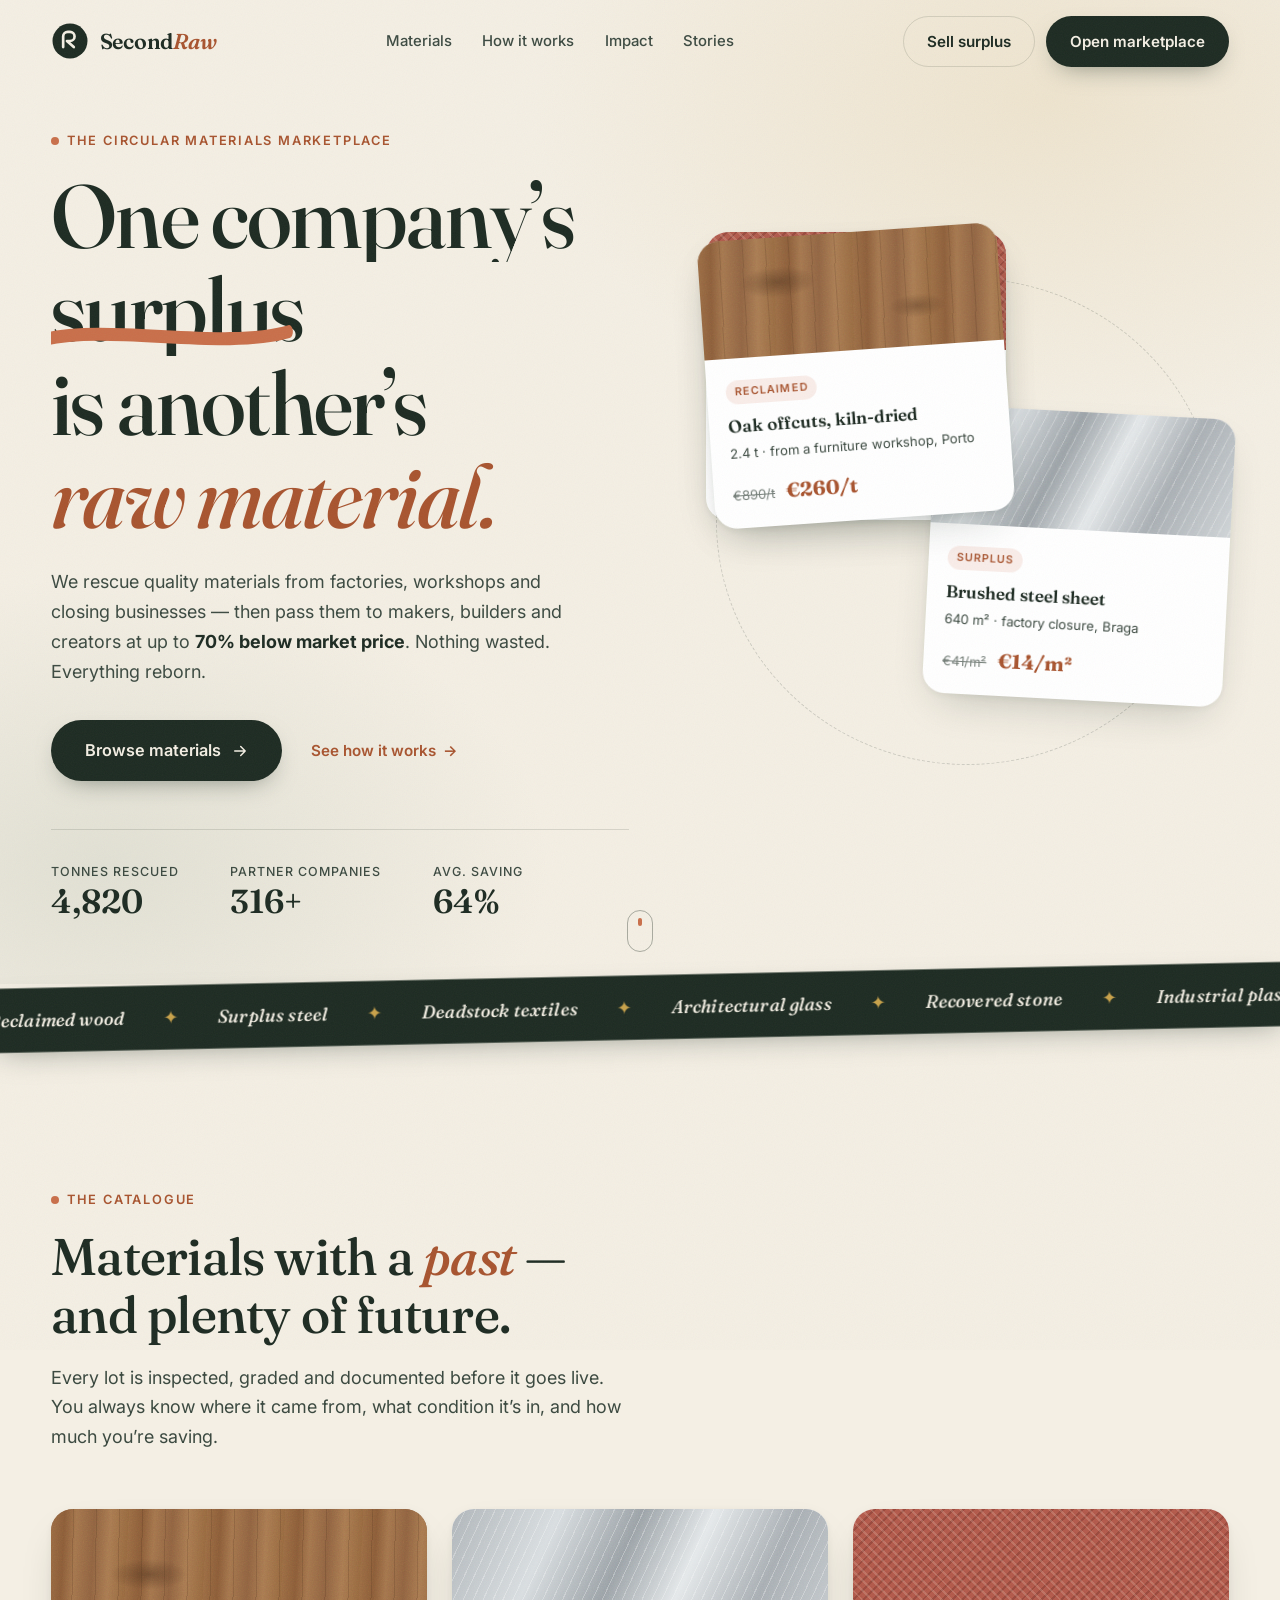
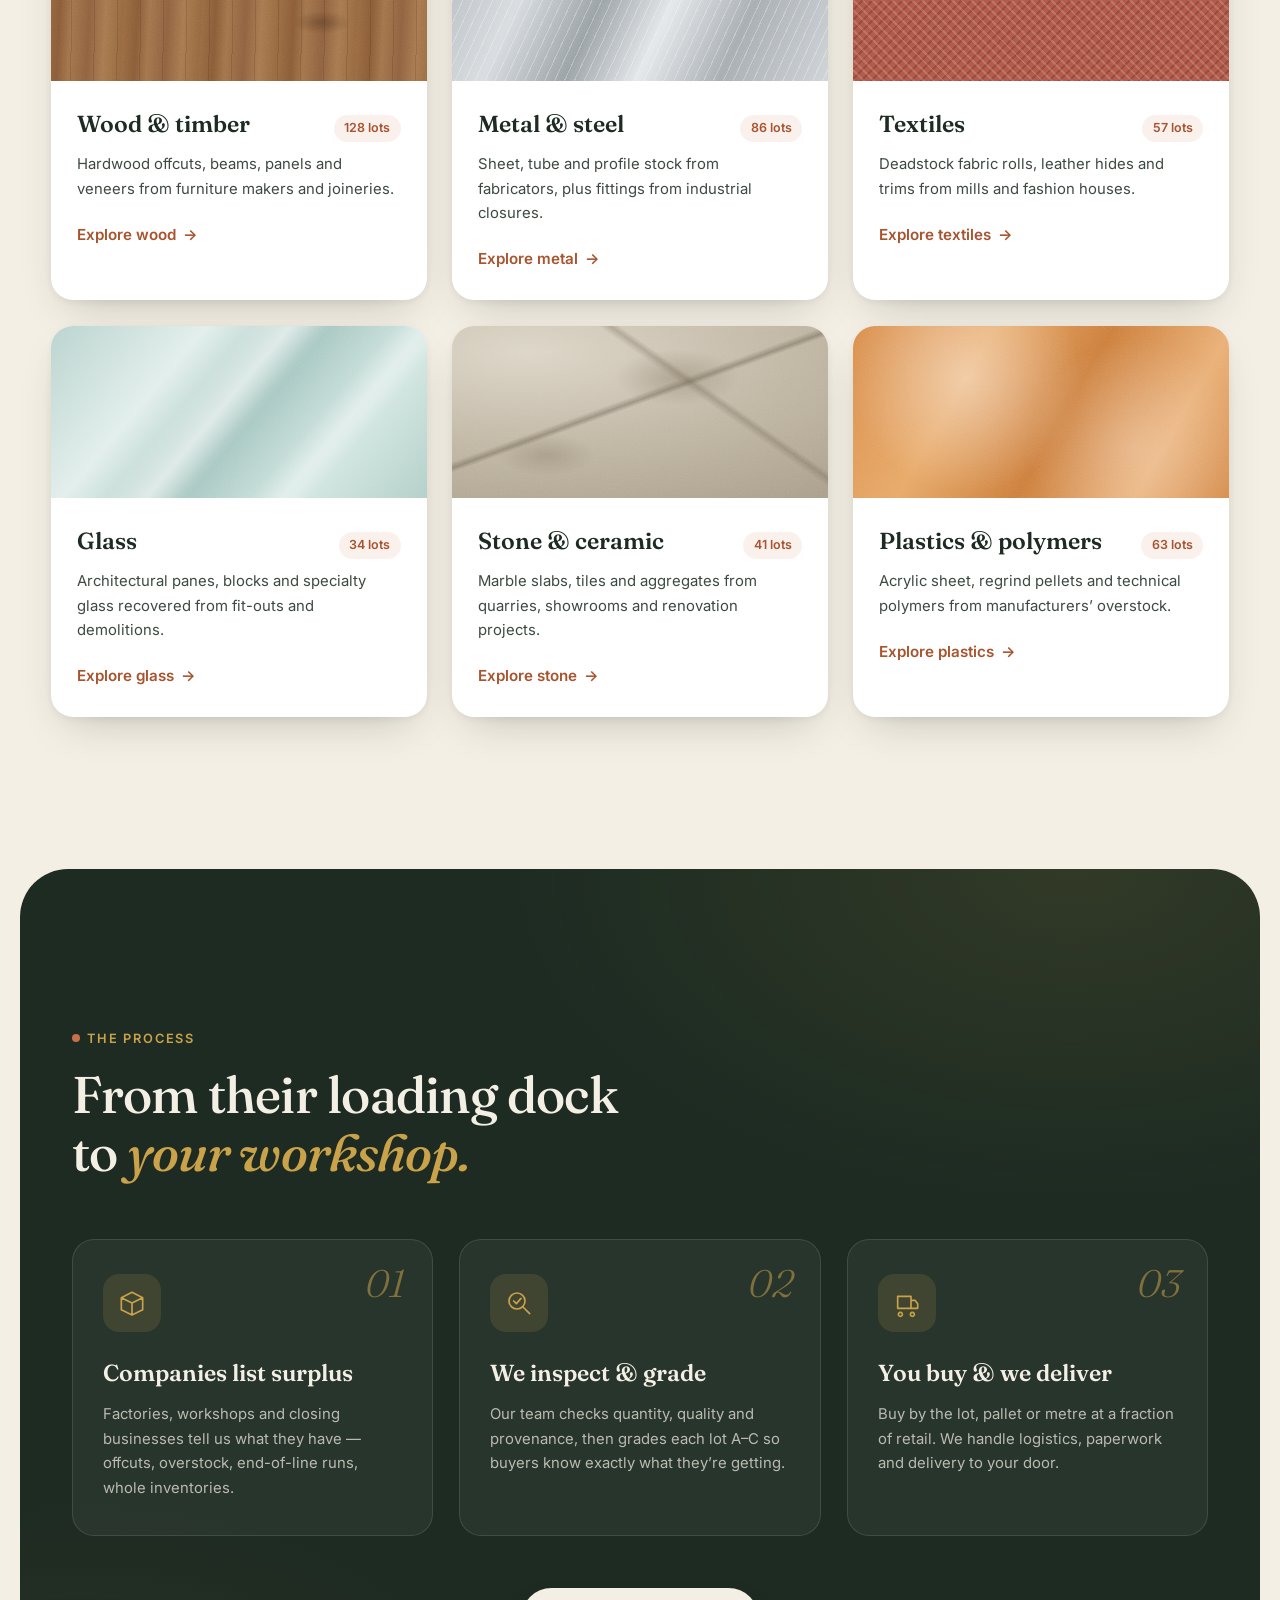
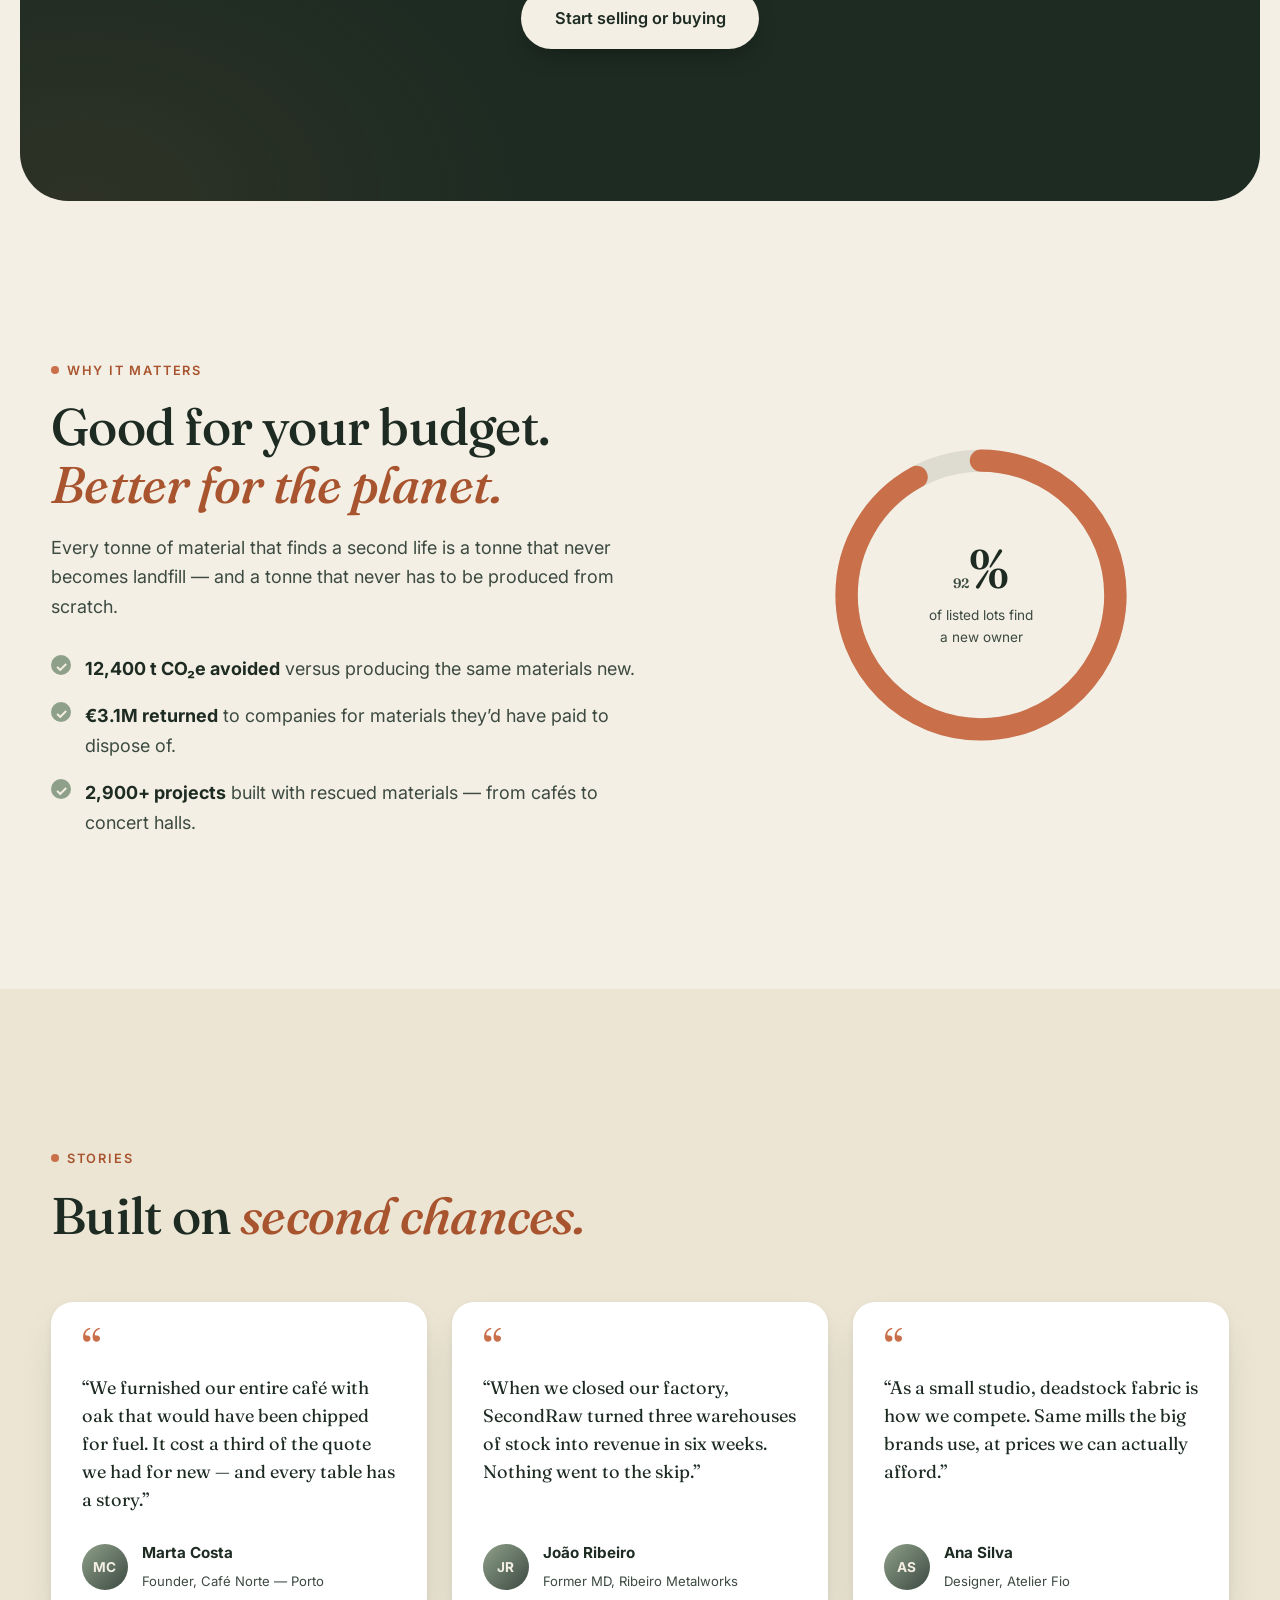
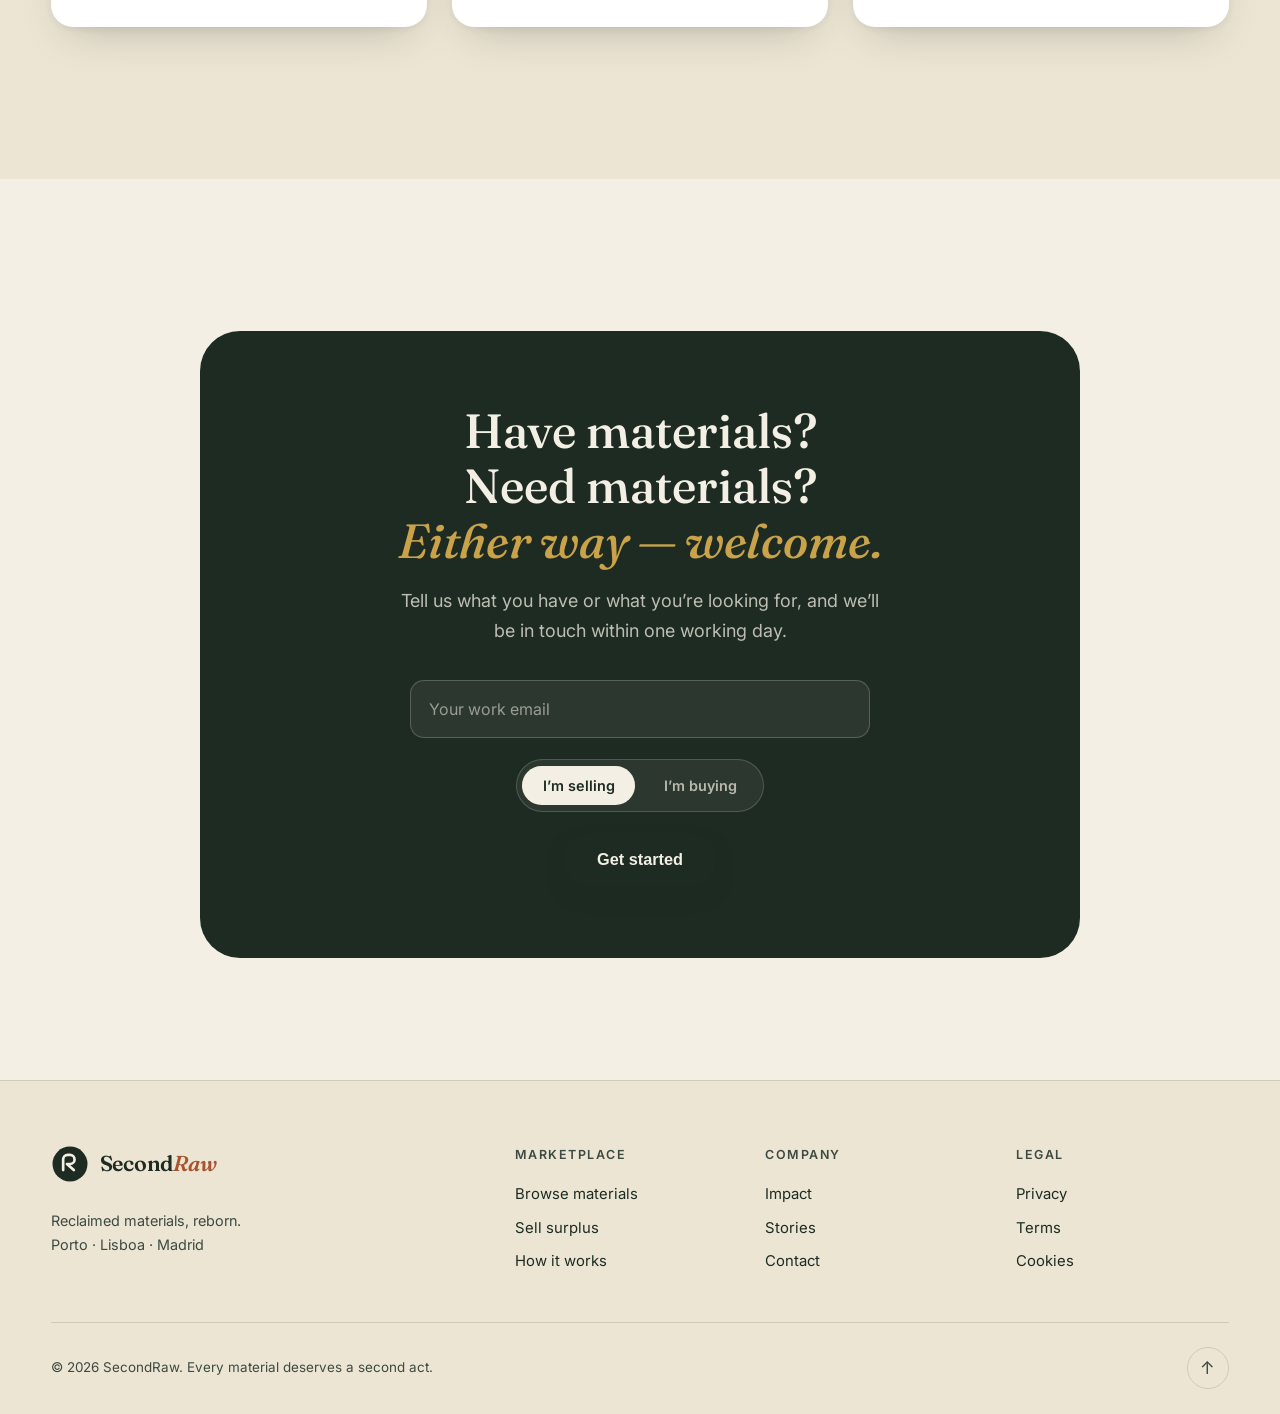
==== commit 5a4b23fc: "Add functional marketplace app (RF01–RF32) Client-side SPA prototype over a localStorage-backed mock" ====
--- a/index.html
+++ b/index.html
@@ -3,8 +3,8 @@
 <head>
   <meta charset="UTF-8" />
   <meta name="viewport" content="width=device-width, initial-scale=1.0" />
-  <title>SecondRaw — Surplus materials &amp; equipment, reborn.</title>
-  <meta name="description" content="SecondRaw rescues surplus materials and professional equipment from companies — reclaimed wood, metal, textiles, cinema projectors, espresso machines and more — and sells them to makers and builders at a fraction of the price." />
+  <title>SecondRaw — Reclaimed materials, reborn.</title>
+  <meta name="description" content="SecondRaw rescues surplus materials from companies — reclaimed wood, metal, textiles and more — and sells them to makers and builders at a fraction of the price." />
 
   <link rel="preconnect" href="https://fonts.googleapis.com" />
   <link rel="preconnect" href="https://fonts.gstatic.com" crossorigin />
@@ -34,15 +34,14 @@
 
       <nav class="nav" aria-label="Primary">
         <a href="#materials" class="nav__link">Materials</a>
-        <a href="#equipment" class="nav__link">Equipment</a>
         <a href="#how" class="nav__link">How it works</a>
         <a href="#impact" class="nav__link">Impact</a>
         <a href="#stories" class="nav__link">Stories</a>
       </nav>
 
       <div class="header__actions">
-        <a href="#sell" class="btn btn--ghost">Sell surplus</a>
-        <a href="#materials" class="btn btn--solid">Browse materials</a>
+        <a href="app.html#/vender" class="btn btn--ghost">Sell surplus</a>
+        <a href="app.html" class="btn btn--solid">Open marketplace</a>
       </div>
 
       <button class="burger" id="burger" aria-label="Open menu" aria-expanded="false" aria-controls="mobileMenu">
@@ -55,7 +54,6 @@
   <div class="mobile-menu" id="mobileMenu" aria-hidden="true">
     <nav aria-label="Mobile">
       <a href="#materials" class="mobile-menu__link">Materials</a>
-      <a href="#equipment" class="mobile-menu__link">Equipment</a>
       <a href="#how" class="mobile-menu__link">How it works</a>
       <a href="#impact" class="mobile-menu__link">Impact</a>
       <a href="#stories" class="mobile-menu__link">Stories</a>
@@ -70,16 +68,16 @@
     <section class="hero">
       <div class="hero__inner">
         <div class="hero__copy">
-          <p class="eyebrow reveal"><span class="eyebrow__dot"></span>The circular surplus marketplace</p>
+          <p class="eyebrow reveal"><span class="eyebrow__dot"></span>The circular materials marketplace</p>
           <h1 class="hero__title">
             <span class="line"><span>One company&rsquo;s</span></span>
             <span class="line"><span class="hero__strike">surplus<svg viewBox="0 0 220 24" preserveAspectRatio="none" aria-hidden="true"><path d="M4 14 C60 6, 160 20, 216 10" /></svg></span></span>
             <span class="line"><span>is another&rsquo;s</span></span>
             <span class="line"><span class="hero__accent">raw&nbsp;material.</span></span>
           </h1>
-          <p class="hero__lede reveal">We rescue quality materials <em>and</em> professional equipment from factories, workshops and closing businesses — then pass them to makers, builders and creators at up to <strong>70% below market price</strong>. Nothing wasted. Everything reborn.</p>
+          <p class="hero__lede reveal">We rescue quality materials from factories, workshops and closing businesses — then pass them to makers, builders and creators at up to <strong>70% below market price</strong>. Nothing wasted. Everything reborn.</p>
           <div class="hero__cta reveal">
-            <a href="#materials" class="btn btn--solid btn--big">
+            <a href="app.html" class="btn btn--solid btn--big">
               Browse materials
               <svg viewBox="0 0 24 24" aria-hidden="true"><path d="M5 12h14M13 6l6 6-6 6" fill="none" stroke="currentColor" stroke-width="2" stroke-linecap="round" stroke-linejoin="round"/></svg>
             </a>
@@ -121,26 +119,13 @@
               <div class="hero__card-price"><s>€41/m²</s><strong>€14/m²</strong></div>
             </div>
           </div>
-          <div class="hero__card hero__card--equip" data-tilt>
-            <div class="swatch swatch--equip">
-              <svg viewBox="0 0 120 90" aria-hidden="true">
-                <g fill="none" stroke="currentColor" stroke-width="2.5" stroke-linecap="round" stroke-linejoin="round">
-                  <rect x="22" y="34" width="56" height="28" rx="6"/>
-                  <circle cx="88" cy="48" r="9"/>
-                  <circle cx="88" cy="48" r="3.5"/>
-                  <circle cx="38" cy="23" r="9"/>
-                  <circle cx="60" cy="23" r="9"/>
-                  <path d="M30 62 v6 M70 62 v6"/>
-                  <path d="M101 42 l12 -6 M101 54 l12 6" opacity=".55"/>
-                  <path d="M30 44 h18" opacity=".55"/>
-                </g>
-              </svg>
-            </div>
+          <div class="hero__card hero__card--textile" data-tilt>
+            <div class="swatch swatch--textile"></div>
             <div class="hero__card-meta">
-              <span class="tag">Equipment</span>
-              <h3>2K cinema projector</h3>
-              <p>Grade A · cinema closure, Lisboa</p>
-              <div class="hero__card-price"><s>€18,900</s><strong>€6,400</strong></div>
+              <span class="tag">Deadstock</span>
+              <h3>Wool blend rolls</h3>
+              <p>1,180 m · end-of-line, Guimarães</p>
+              <div class="hero__card-price"><s>€22/m</s><strong>€7/m</strong></div>
             </div>
           </div>
           <div class="hero__orbit"></div>
@@ -155,8 +140,8 @@
     <!-- ======= Marquee ======= -->
     <div class="marquee" aria-hidden="true">
       <div class="marquee__track">
-        <span>Reclaimed wood</span><i>✦</i><span>Cinema projectors</span><i>✦</i><span>Surplus steel</span><i>✦</i><span>Espresso machines</span><i>✦</i><span>Deadstock textiles</span><i>✦</i><span>Workshop machinery</span><i>✦</i><span>Architectural glass</span><i>✦</i><span>Industrial equipment</span><i>✦</i>
-        <span>Reclaimed wood</span><i>✦</i><span>Cinema projectors</span><i>✦</i><span>Surplus steel</span><i>✦</i><span>Espresso machines</span><i>✦</i><span>Deadstock textiles</span><i>✦</i><span>Workshop machinery</span><i>✦</i><span>Architectural glass</span><i>✦</i><span>Industrial equipment</span><i>✦</i>
+        <span>Reclaimed wood</span><i>✦</i><span>Surplus steel</span><i>✦</i><span>Deadstock textiles</span><i>✦</i><span>Architectural glass</span><i>✦</i><span>Recovered stone</span><i>✦</i><span>Industrial plastics</span><i>✦</i>
+        <span>Reclaimed wood</span><i>✦</i><span>Surplus steel</span><i>✦</i><span>Deadstock textiles</span><i>✦</i><span>Architectural glass</span><i>✦</i><span>Recovered stone</span><i>✦</i><span>Industrial plastics</span><i>✦</i>
       </div>
     </div>
 
@@ -225,181 +210,6 @@
       </div>
     </section>
 
-    <!-- ======= Equipment ======= -->
-    <section class="section equipment" id="equipment">
-      <div class="section__head reveal">
-        <p class="eyebrow"><span class="eyebrow__dot"></span>Second-life equipment</p>
-        <h2 class="section__title">Not just raw —<br /><em>ready to run.</em></h2>
-        <p class="section__lede">When a cinema, café or factory closes its doors, its equipment still has years of work left. We test it, grade it and find it a new home — at a fraction of the price of new.</p>
-      </div>
-
-      <div class="equipment__filters reveal" id="eqFilters" role="group" aria-label="Filter equipment by category">
-        <button type="button" data-filter="all" aria-pressed="true">All</button>
-        <button type="button" data-filter="cinema" aria-pressed="false">Cinema &amp; stage</button>
-        <button type="button" data-filter="kitchen" aria-pressed="false">Café &amp; kitchen</button>
-        <button type="button" data-filter="workshop" aria-pressed="false">Workshop</button>
-        <button type="button" data-filter="industrial" aria-pressed="false">Industrial</button>
-      </div>
-
-      <div class="equipment__grid">
-
-        <article class="eq-card reveal" data-cat="cinema" style="--d:0">
-          <div class="eq-card__art swatch swatch--equip">
-            <span class="eq-card__grade">Grade A</span>
-            <svg viewBox="0 0 120 90" aria-hidden="true">
-              <g fill="none" stroke="currentColor" stroke-width="2.5" stroke-linecap="round" stroke-linejoin="round">
-                <rect x="22" y="34" width="56" height="28" rx="6"/>
-                <circle cx="88" cy="48" r="9"/>
-                <circle cx="88" cy="48" r="3.5"/>
-                <circle cx="38" cy="23" r="9"/>
-                <circle cx="60" cy="23" r="9"/>
-                <path d="M30 62 v6 M70 62 v6"/>
-                <path d="M101 42 l12 -6 M101 54 l12 6" opacity=".55"/>
-                <path d="M30 44 h18" opacity=".55"/>
-              </g>
-            </svg>
-          </div>
-          <div class="eq-card__body">
-            <span class="eq-card__origin">Cinema closure · Lisboa</span>
-            <h3>2K digital cinema projector</h3>
-            <p>Fully serviced, includes lens kit and pedestal. 14,300 lamp hours.</p>
-            <div class="eq-card__foot">
-              <div class="eq-card__price"><s>€18,900</s><strong>€6,400</strong></div>
-              <a class="link-arrow" href="#sell">Reserve</a>
-            </div>
-          </div>
-        </article>
-
-        <article class="eq-card reveal" data-cat="cinema" style="--d:1">
-          <div class="eq-card__art swatch swatch--equip">
-            <span class="eq-card__grade eq-card__grade--b">Grade B</span>
-            <svg viewBox="0 0 120 90" aria-hidden="true">
-              <g fill="none" stroke="currentColor" stroke-width="2.5" stroke-linecap="round" stroke-linejoin="round">
-                <circle cx="60" cy="30" r="13"/>
-                <circle cx="60" cy="30" r="5" opacity=".55"/>
-                <path d="M49 19 l-8 -8 M71 19 l8 -8 M49 41 l-8 8 M71 41 l8 8"/>
-                <path d="M60 43 v10"/>
-                <path d="M60 53 l-15 22 M60 53 l15 22 M50 68 h20"/>
-              </g>
-            </svg>
-          </div>
-          <div class="eq-card__body">
-            <span class="eq-card__origin">Theatre refurbishment · Porto</span>
-            <h3>Stage lighting kit · 12 fixtures</h3>
-            <p>PAR and fresnel set with clamps, cabling and dimmer rack.</p>
-            <div class="eq-card__foot">
-              <div class="eq-card__price"><s>€5,200</s><strong>€1,850</strong></div>
-              <a class="link-arrow" href="#sell">Reserve</a>
-            </div>
-          </div>
-        </article>
-
-        <article class="eq-card reveal" data-cat="kitchen" style="--d:2">
-          <div class="eq-card__art swatch swatch--equip">
-            <span class="eq-card__grade">Grade A</span>
-            <svg viewBox="0 0 120 90" aria-hidden="true">
-              <g fill="none" stroke="currentColor" stroke-width="2.5" stroke-linecap="round" stroke-linejoin="round">
-                <rect x="26" y="18" width="68" height="16" rx="4"/>
-                <circle cx="60" cy="26" r="4" opacity=".55"/>
-                <path d="M31 34 v24 M89 34 v24"/>
-                <rect x="24" y="58" width="72" height="9" rx="3"/>
-                <path d="M44 34 v7 M76 34 v7"/>
-                <path d="M38 41 h12 M70 41 h12"/>
-                <path d="M40 48 h8 v4 a4 4 0 0 1 -8 0 z M72 48 h8 v4 a4 4 0 0 1 -8 0 z" opacity=".55"/>
-                <path d="M94 36 l9 12"/>
-              </g>
-            </svg>
-          </div>
-          <div class="eq-card__body">
-            <span class="eq-card__origin">Hotel closure · Porto</span>
-            <h3>3-group espresso machine</h3>
-            <p>Descaled and pressure-tested, with grinder and knock box.</p>
-            <div class="eq-card__foot">
-              <div class="eq-card__price"><s>€14,200</s><strong>€5,100</strong></div>
-              <a class="link-arrow" href="#sell">Reserve</a>
-            </div>
-          </div>
-        </article>
-
-        <article class="eq-card reveal" data-cat="kitchen" style="--d:3">
-          <div class="eq-card__art swatch swatch--equip">
-            <span class="eq-card__grade">Grade A</span>
-            <svg viewBox="0 0 120 90" aria-hidden="true">
-              <g fill="none" stroke="currentColor" stroke-width="2.5" stroke-linecap="round" stroke-linejoin="round">
-                <rect x="30" y="16" width="60" height="56" rx="5"/>
-                <path d="M38 26 h44"/>
-                <rect x="38" y="32" width="44" height="22" rx="3" opacity=".55"/>
-                <circle cx="44" cy="63" r="3"/>
-                <circle cx="56" cy="63" r="3"/>
-                <circle cx="68" cy="63" r="3"/>
-                <path d="M36 72 v6 M84 72 v6"/>
-              </g>
-            </svg>
-          </div>
-          <div class="eq-card__body">
-            <span class="eq-card__origin">Bakery closing · Braga</span>
-            <h3>Bakery deck oven</h3>
-            <p>Three decks with steam function. Single-phase conversion available.</p>
-            <div class="eq-card__foot">
-              <div class="eq-card__price"><s>€7,600</s><strong>€2,900</strong></div>
-              <a class="link-arrow" href="#sell">Reserve</a>
-            </div>
-          </div>
-        </article>
-
-        <article class="eq-card reveal" data-cat="workshop" style="--d:4">
-          <div class="eq-card__art swatch swatch--equip">
-            <span class="eq-card__grade eq-card__grade--b">Grade B</span>
-            <svg viewBox="0 0 120 90" aria-hidden="true">
-              <g fill="none" stroke="currentColor" stroke-width="2.5" stroke-linecap="round" stroke-linejoin="round">
-                <rect x="20" y="46" width="80" height="7" rx="2"/>
-                <path d="M50 46 a13 13 0 0 1 26 0"/>
-                <path d="M56 37 l2 3 M63 34 l0 4 M70 37 l-2 3" opacity=".55"/>
-                <path d="M30 53 l-5 21 M90 53 l5 21 M40 53 v21 M80 53 v21"/>
-                <path d="M86 39 v7" opacity=".55"/>
-              </g>
-            </svg>
-          </div>
-          <div class="eq-card__body">
-            <span class="eq-card__origin">Joinery downsizing · Guimarães</span>
-            <h3>Sliding table saw</h3>
-            <p>3.2 m carriage, new blade fitted, all guards complete.</p>
-            <div class="eq-card__foot">
-              <div class="eq-card__price"><s>€9,800</s><strong>€3,700</strong></div>
-              <a class="link-arrow" href="#sell">Reserve</a>
-            </div>
-          </div>
-        </article>
-
-        <article class="eq-card reveal" data-cat="industrial" style="--d:5">
-          <div class="eq-card__art swatch swatch--equip">
-            <span class="eq-card__grade eq-card__grade--b">Grade B</span>
-            <svg viewBox="0 0 120 90" aria-hidden="true">
-              <g fill="none" stroke="currentColor" stroke-width="2.5" stroke-linecap="round" stroke-linejoin="round">
-                <rect x="28" y="42" width="32" height="16" rx="3"/>
-                <path d="M32 42 v-12 h24 v12"/>
-                <path d="M70 22 v40 M77 22 v40"/>
-                <path d="M77 62 h24"/>
-                <path d="M70 26 h7" opacity=".55"/>
-                <circle cx="36" cy="64" r="6"/>
-                <circle cx="56" cy="64" r="6"/>
-              </g>
-            </svg>
-          </div>
-          <div class="eq-card__body">
-            <span class="eq-card__origin">Warehouse closure · Aveiro</span>
-            <h3>Electric forklift · 2.5 t</h3>
-            <p>New battery pack (2025), 4.5 m lift height, charger included.</p>
-            <div class="eq-card__foot">
-              <div class="eq-card__price"><s>€24,000</s><strong>€9,900</strong></div>
-              <a class="link-arrow" href="#sell">Reserve</a>
-            </div>
-          </div>
-        </article>
-
-      </div>
-    </section>
-
     <!-- ======= How it works ======= -->
     <section class="section how" id="how">
       <div class="section__head section__head--light reveal">
@@ -414,7 +224,7 @@
             <svg viewBox="0 0 48 48"><path d="M8 34 V16 l16-8 16 8 v18 l-16 8 z M8 16 l16 8 16-8 M24 24 v18" fill="none" stroke="currentColor" stroke-width="2.5" stroke-linejoin="round"/></svg>
           </div>
           <h3>Companies list surplus</h3>
-          <p>Factories, workshops and closing businesses tell us what they have — offcuts, overstock, machinery, whole inventories.</p>
+          <p>Factories, workshops and closing businesses tell us what they have — offcuts, overstock, end-of-line runs, whole inventories.</p>
         </li>
         <li class="step reveal" style="--d:1">
           <span class="step__num">02</span>
@@ -435,7 +245,7 @@
       </ol>
 
       <div class="how__cta reveal">
-        <a href="#sell" class="btn btn--light btn--big">Start selling or buying</a>
+        <a href="app.html" class="btn btn--light btn--big">Start selling or buying</a>
       </div>
     </section>
 
@@ -448,7 +258,7 @@
           <p class="section__lede">Every tonne of material that finds a second life is a tonne that never becomes landfill — and a tonne that never has to be produced from scratch.</p>
           <ul class="impact__list">
             <li><strong>12,400 t CO₂e avoided</strong> versus producing the same materials new.</li>
-            <li><strong>€3.1M returned</strong> to companies for materials and equipment they&rsquo;d have paid to dispose of.</li>
+            <li><strong>€3.1M returned</strong> to companies for materials they&rsquo;d have paid to dispose of.</li>
             <li><strong>2,900+ projects</strong> built with rescued materials — from cafés to concert halls.</li>
           </ul>
         </div>
@@ -477,7 +287,7 @@
 
       <div class="stories__grid">
         <figure class="quote reveal" style="--d:0">
-          <blockquote>&ldquo;We furnished our café with oak that would have been chipped for fuel — and our espresso machine came from a hotel that was closing. A third of the cost of new, and every corner has a story.&rdquo;</blockquote>
+          <blockquote>&ldquo;We furnished our entire café with oak that would have been chipped for fuel. It cost a third of the quote we had for new — and every table has a story.&rdquo;</blockquote>
           <figcaption>
             <span class="quote__avatar" aria-hidden="true">MC</span>
             <div><strong>Marta Costa</strong><span>Founder, Café Norte — Porto</span></div>
@@ -506,7 +316,7 @@
     <section class="section cta" id="sell">
       <div class="cta__card reveal">
         <div class="cta__glow" aria-hidden="true"></div>
-        <h2>Closing down?<br />Starting up?<br /><em>Either way — welcome.</em></h2>
+        <h2>Have materials?<br />Need materials?<br /><em>Either way — welcome.</em></h2>
         <p>Tell us what you have or what you&rsquo;re looking for, and we&rsquo;ll be in touch within one working day.</p>
         <form class="cta__form" id="ctaForm" novalidate>
           <div class="cta__field">
@@ -541,7 +351,6 @@
       <nav class="footer__col" aria-label="Marketplace">
         <h4>Marketplace</h4>
         <a href="#materials">Browse materials</a>
-        <a href="#equipment">Second-life equipment</a>
         <a href="#sell">Sell surplus</a>
         <a href="#how">How it works</a>
       </nav>
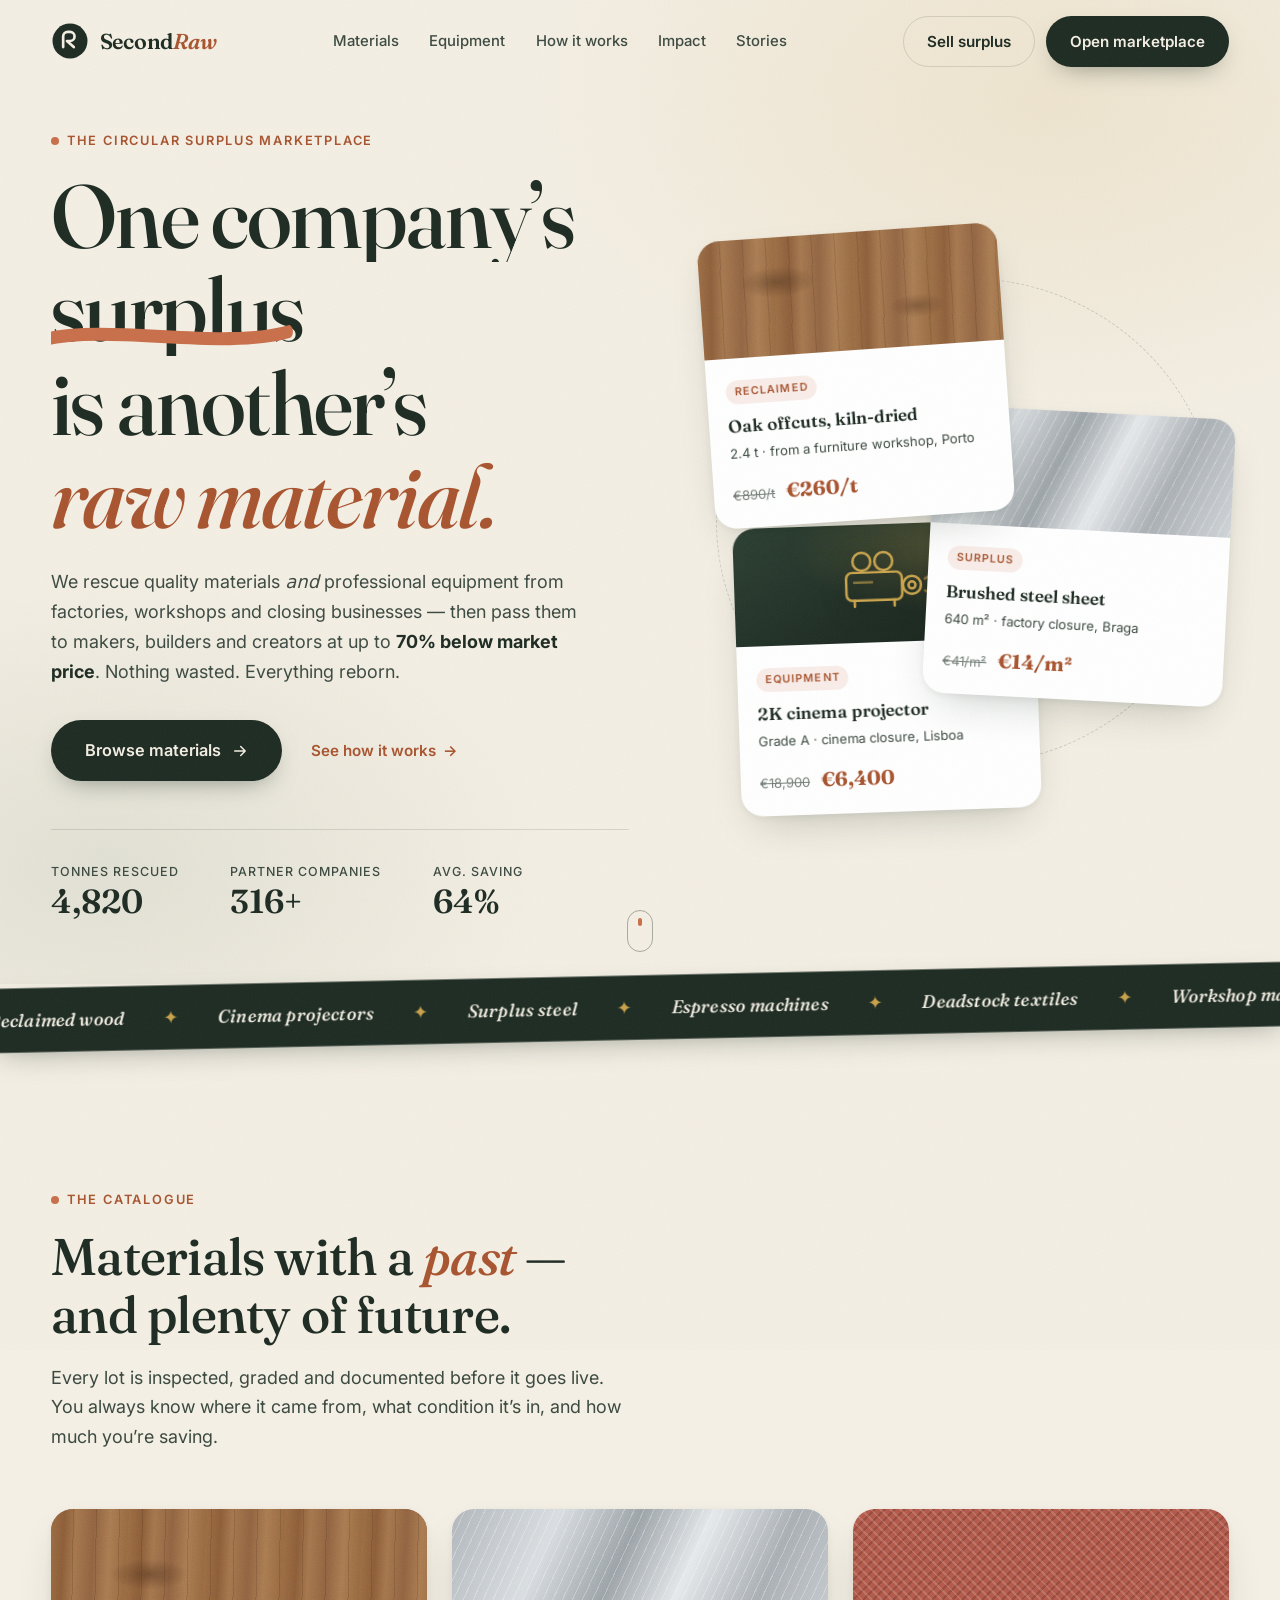
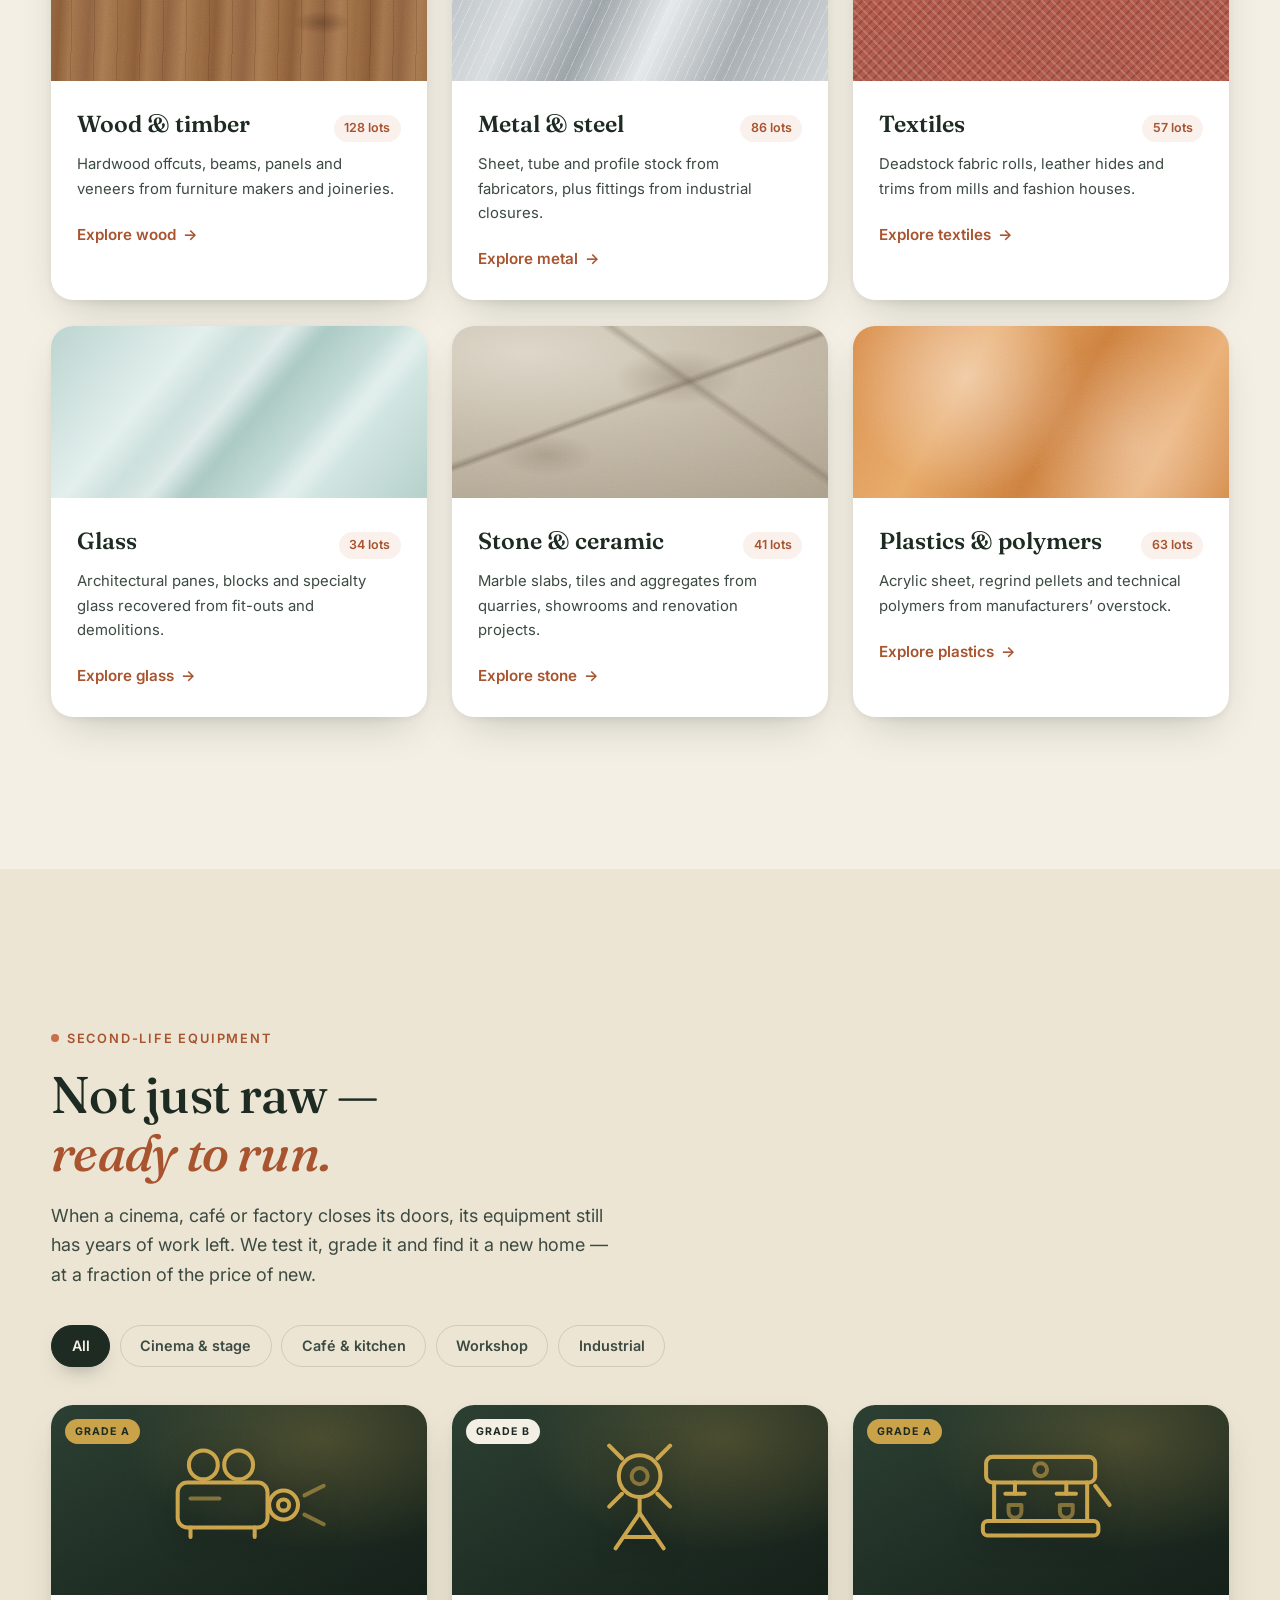
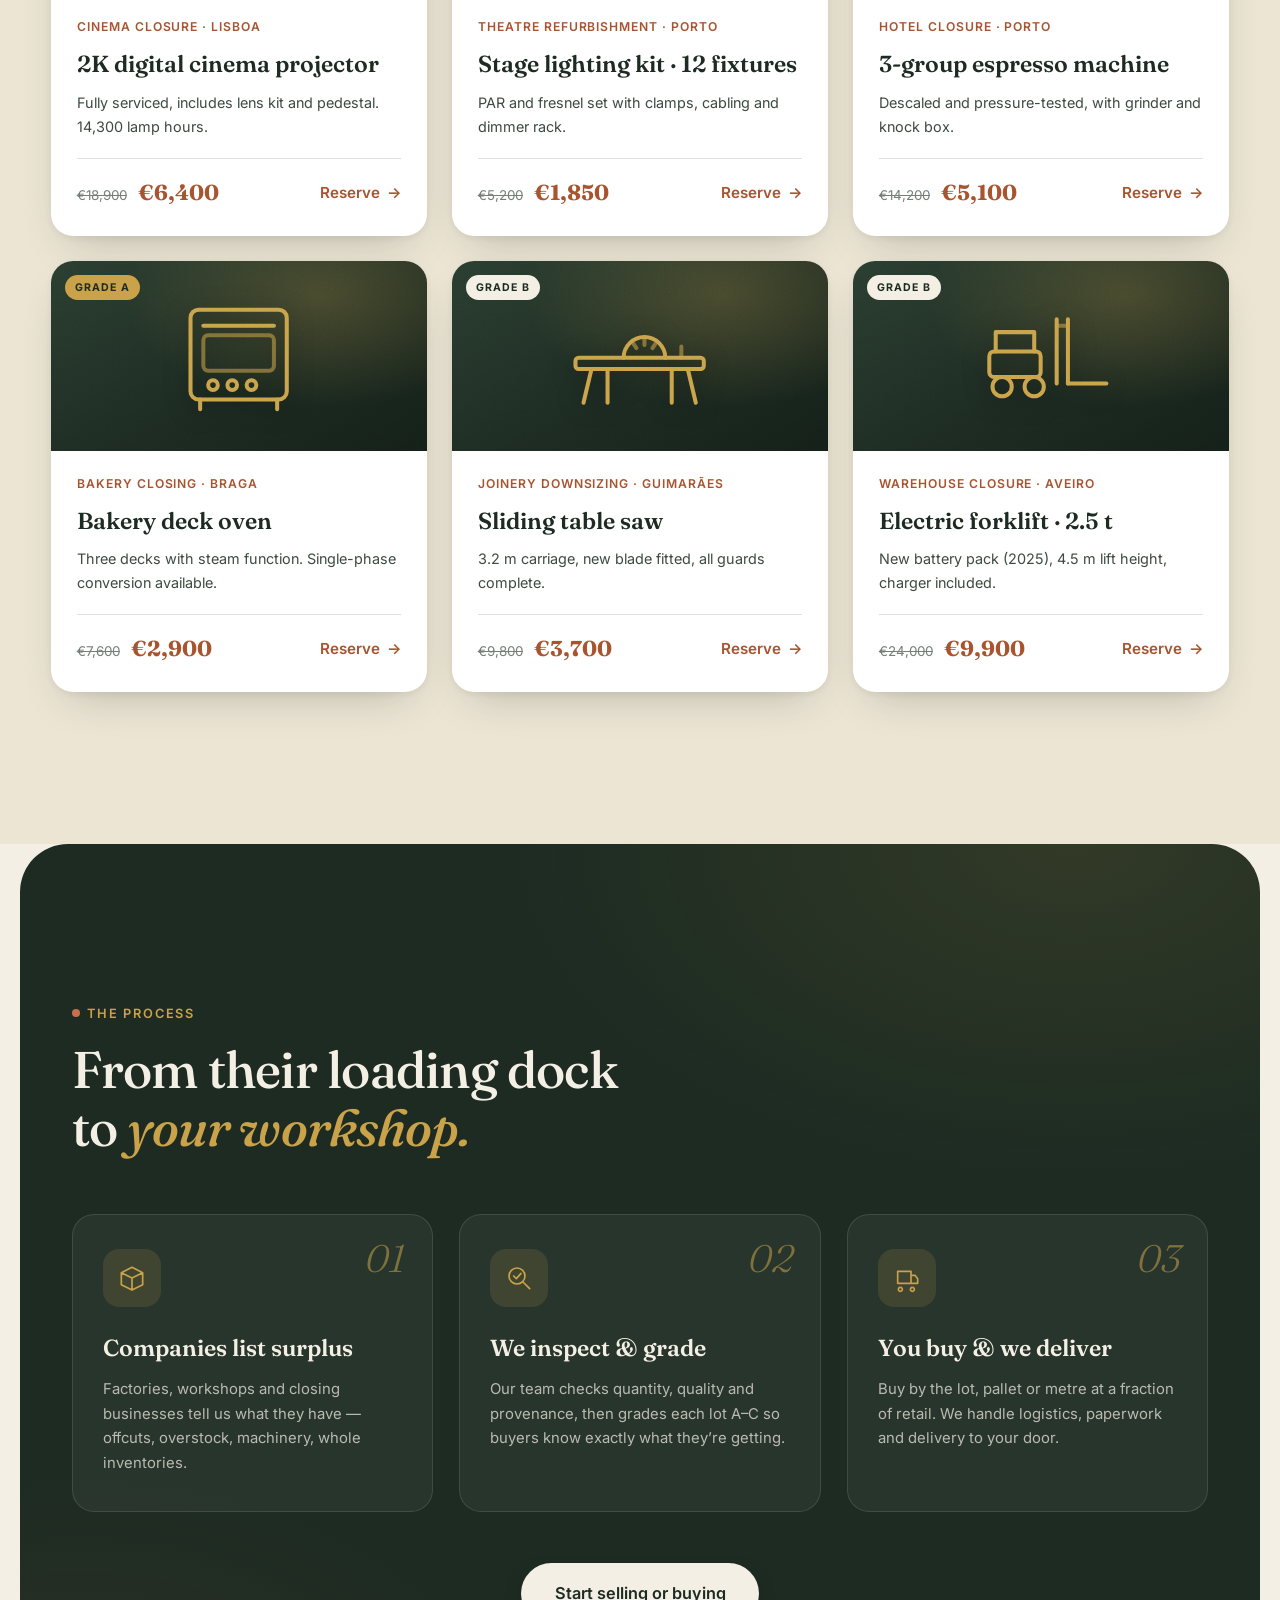
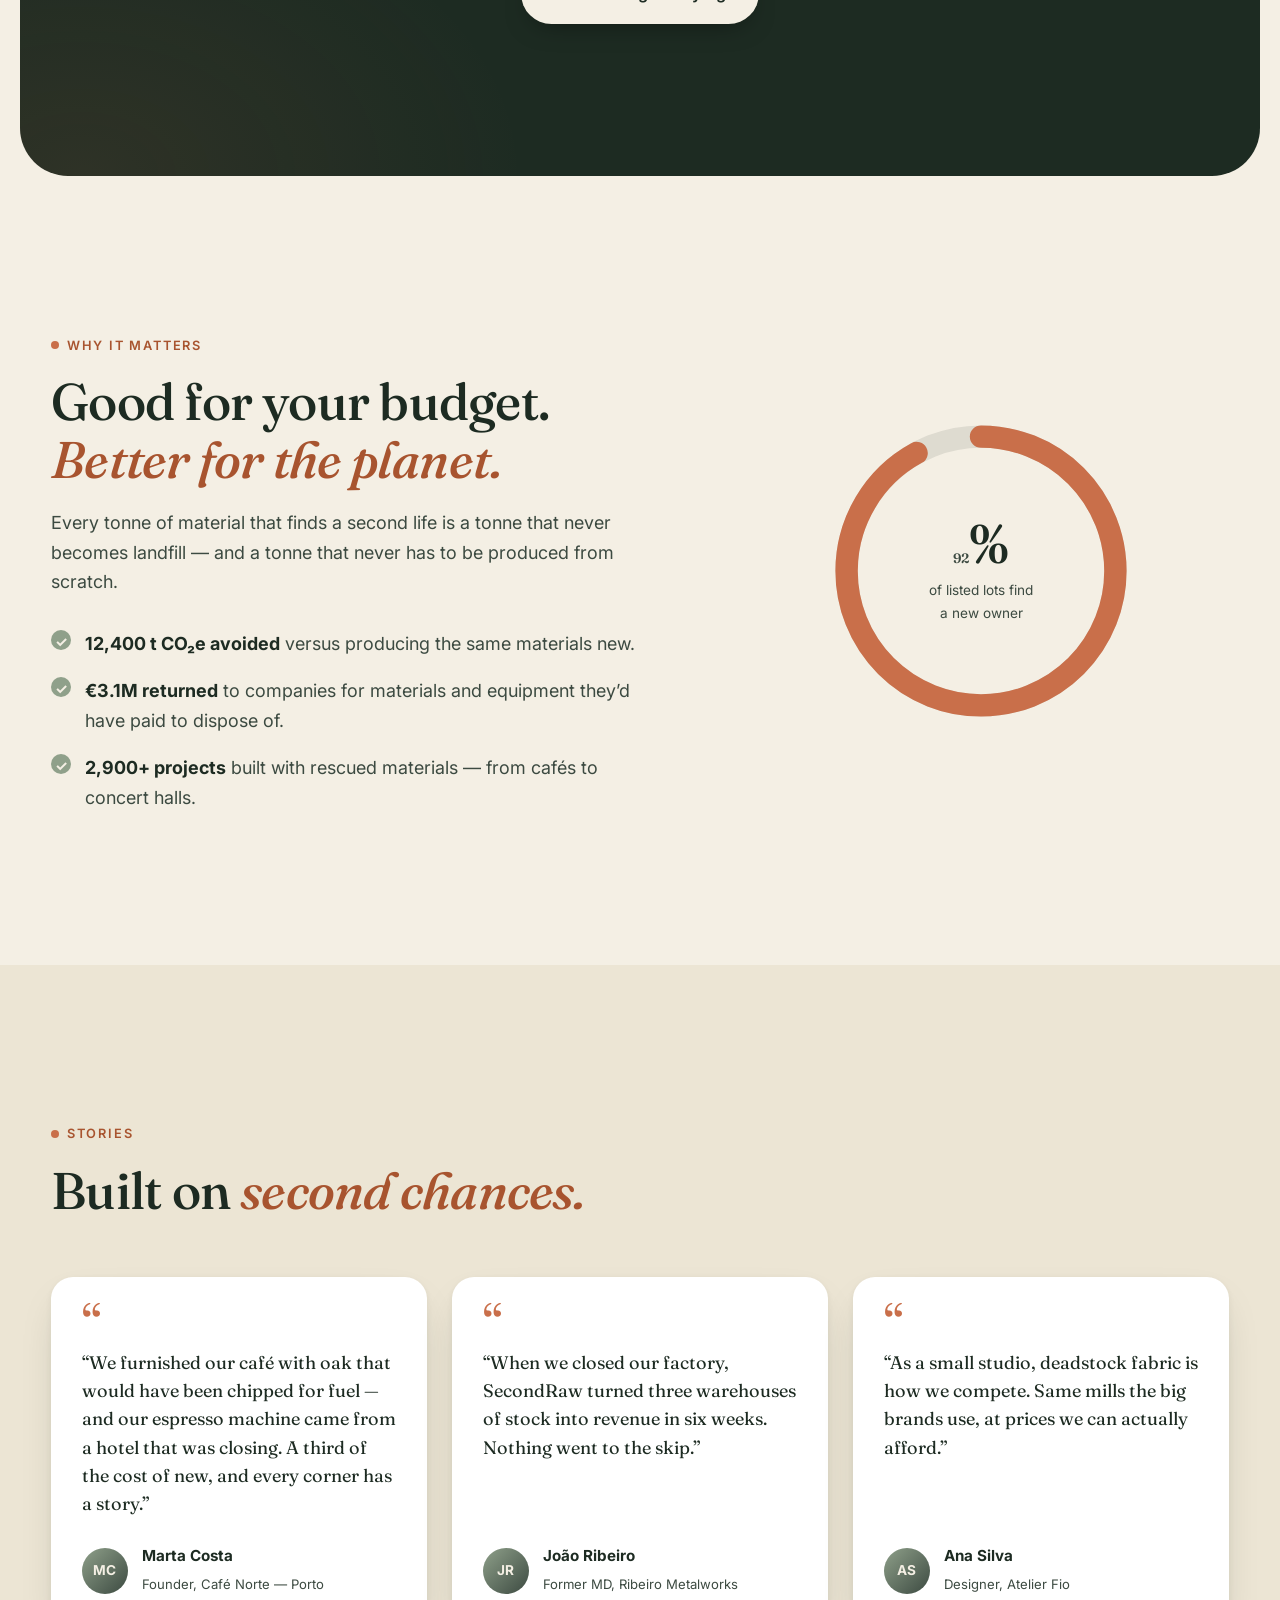
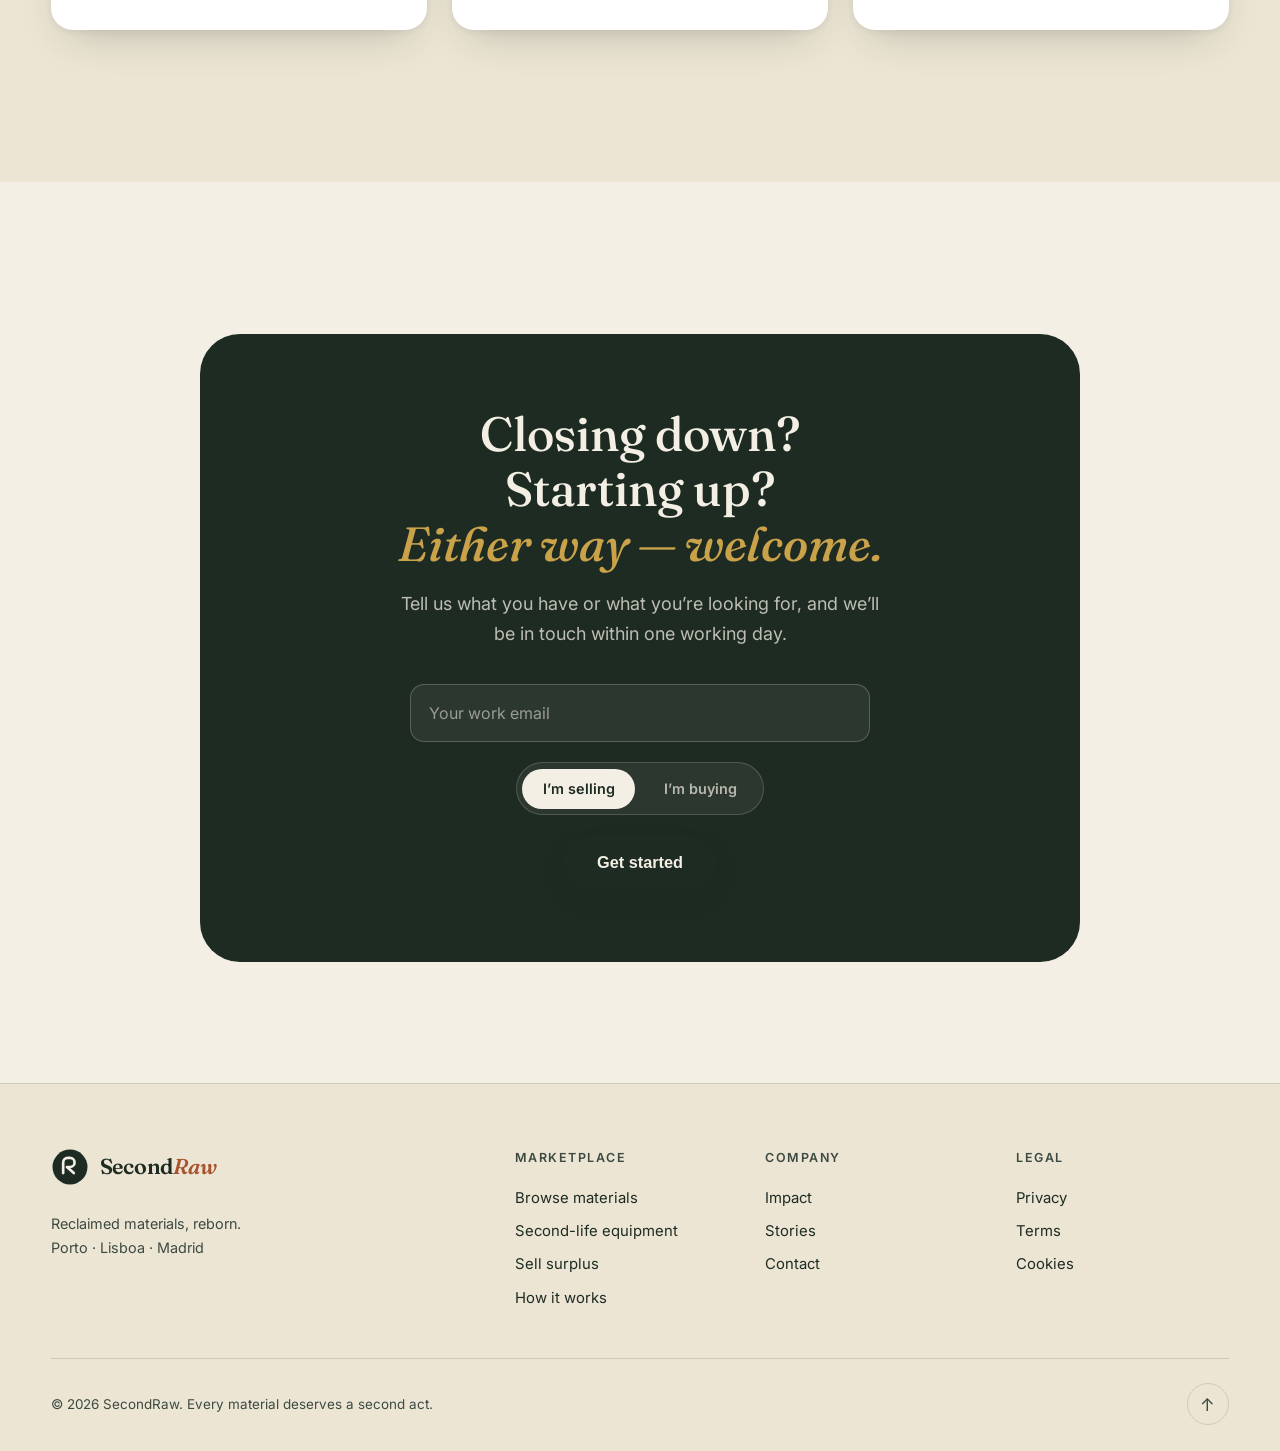
==== commit 398f1494: "Merge branch 'main' of https://github.com/PepitoDorito/SecondRaw" ====
--- a/index.html
+++ b/index.html
@@ -3,8 +3,8 @@
 <head>
   <meta charset="UTF-8" />
   <meta name="viewport" content="width=device-width, initial-scale=1.0" />
-  <title>SecondRaw — Reclaimed materials, reborn.</title>
-  <meta name="description" content="SecondRaw rescues surplus materials from companies — reclaimed wood, metal, textiles and more — and sells them to makers and builders at a fraction of the price." />
+  <title>SecondRaw — Surplus materials &amp; equipment, reborn.</title>
+  <meta name="description" content="SecondRaw rescues surplus materials and professional equipment from companies — reclaimed wood, metal, textiles, cinema projectors, espresso machines and more — and sells them to makers and builders at a fraction of the price." />
 
   <link rel="preconnect" href="https://fonts.googleapis.com" />
   <link rel="preconnect" href="https://fonts.gstatic.com" crossorigin />
@@ -34,6 +34,7 @@
 
       <nav class="nav" aria-label="Primary">
         <a href="#materials" class="nav__link">Materials</a>
+        <a href="#equipment" class="nav__link">Equipment</a>
         <a href="#how" class="nav__link">How it works</a>
         <a href="#impact" class="nav__link">Impact</a>
         <a href="#stories" class="nav__link">Stories</a>
@@ -54,6 +55,7 @@
   <div class="mobile-menu" id="mobileMenu" aria-hidden="true">
     <nav aria-label="Mobile">
       <a href="#materials" class="mobile-menu__link">Materials</a>
+      <a href="#equipment" class="mobile-menu__link">Equipment</a>
       <a href="#how" class="mobile-menu__link">How it works</a>
       <a href="#impact" class="mobile-menu__link">Impact</a>
       <a href="#stories" class="mobile-menu__link">Stories</a>
@@ -68,14 +70,14 @@
     <section class="hero">
       <div class="hero__inner">
         <div class="hero__copy">
-          <p class="eyebrow reveal"><span class="eyebrow__dot"></span>The circular materials marketplace</p>
+          <p class="eyebrow reveal"><span class="eyebrow__dot"></span>The circular surplus marketplace</p>
           <h1 class="hero__title">
             <span class="line"><span>One company&rsquo;s</span></span>
             <span class="line"><span class="hero__strike">surplus<svg viewBox="0 0 220 24" preserveAspectRatio="none" aria-hidden="true"><path d="M4 14 C60 6, 160 20, 216 10" /></svg></span></span>
             <span class="line"><span>is another&rsquo;s</span></span>
             <span class="line"><span class="hero__accent">raw&nbsp;material.</span></span>
           </h1>
-          <p class="hero__lede reveal">We rescue quality materials from factories, workshops and closing businesses — then pass them to makers, builders and creators at up to <strong>70% below market price</strong>. Nothing wasted. Everything reborn.</p>
+          <p class="hero__lede reveal">We rescue quality materials <em>and</em> professional equipment from factories, workshops and closing businesses — then pass them to makers, builders and creators at up to <strong>70% below market price</strong>. Nothing wasted. Everything reborn.</p>
           <div class="hero__cta reveal">
             <a href="app.html" class="btn btn--solid btn--big">
               Browse materials
@@ -119,13 +121,26 @@
               <div class="hero__card-price"><s>€41/m²</s><strong>€14/m²</strong></div>
             </div>
           </div>
-          <div class="hero__card hero__card--textile" data-tilt>
-            <div class="swatch swatch--textile"></div>
+          <div class="hero__card hero__card--equip" data-tilt>
+            <div class="swatch swatch--equip">
+              <svg viewBox="0 0 120 90" aria-hidden="true">
+                <g fill="none" stroke="currentColor" stroke-width="2.5" stroke-linecap="round" stroke-linejoin="round">
+                  <rect x="22" y="34" width="56" height="28" rx="6"/>
+                  <circle cx="88" cy="48" r="9"/>
+                  <circle cx="88" cy="48" r="3.5"/>
+                  <circle cx="38" cy="23" r="9"/>
+                  <circle cx="60" cy="23" r="9"/>
+                  <path d="M30 62 v6 M70 62 v6"/>
+                  <path d="M101 42 l12 -6 M101 54 l12 6" opacity=".55"/>
+                  <path d="M30 44 h18" opacity=".55"/>
+                </g>
+              </svg>
+            </div>
             <div class="hero__card-meta">
-              <span class="tag">Deadstock</span>
-              <h3>Wool blend rolls</h3>
-              <p>1,180 m · end-of-line, Guimarães</p>
-              <div class="hero__card-price"><s>€22/m</s><strong>€7/m</strong></div>
+              <span class="tag">Equipment</span>
+              <h3>2K cinema projector</h3>
+              <p>Grade A · cinema closure, Lisboa</p>
+              <div class="hero__card-price"><s>€18,900</s><strong>€6,400</strong></div>
             </div>
           </div>
           <div class="hero__orbit"></div>
@@ -140,8 +155,8 @@
     <!-- ======= Marquee ======= -->
     <div class="marquee" aria-hidden="true">
       <div class="marquee__track">
-        <span>Reclaimed wood</span><i>✦</i><span>Surplus steel</span><i>✦</i><span>Deadstock textiles</span><i>✦</i><span>Architectural glass</span><i>✦</i><span>Recovered stone</span><i>✦</i><span>Industrial plastics</span><i>✦</i>
-        <span>Reclaimed wood</span><i>✦</i><span>Surplus steel</span><i>✦</i><span>Deadstock textiles</span><i>✦</i><span>Architectural glass</span><i>✦</i><span>Recovered stone</span><i>✦</i><span>Industrial plastics</span><i>✦</i>
+        <span>Reclaimed wood</span><i>✦</i><span>Cinema projectors</span><i>✦</i><span>Surplus steel</span><i>✦</i><span>Espresso machines</span><i>✦</i><span>Deadstock textiles</span><i>✦</i><span>Workshop machinery</span><i>✦</i><span>Architectural glass</span><i>✦</i><span>Industrial equipment</span><i>✦</i>
+        <span>Reclaimed wood</span><i>✦</i><span>Cinema projectors</span><i>✦</i><span>Surplus steel</span><i>✦</i><span>Espresso machines</span><i>✦</i><span>Deadstock textiles</span><i>✦</i><span>Workshop machinery</span><i>✦</i><span>Architectural glass</span><i>✦</i><span>Industrial equipment</span><i>✦</i>
       </div>
     </div>
 
@@ -210,6 +225,181 @@
       </div>
     </section>
 
+    <!-- ======= Equipment ======= -->
+    <section class="section equipment" id="equipment">
+      <div class="section__head reveal">
+        <p class="eyebrow"><span class="eyebrow__dot"></span>Second-life equipment</p>
+        <h2 class="section__title">Not just raw —<br /><em>ready to run.</em></h2>
+        <p class="section__lede">When a cinema, café or factory closes its doors, its equipment still has years of work left. We test it, grade it and find it a new home — at a fraction of the price of new.</p>
+      </div>
+
+      <div class="equipment__filters reveal" id="eqFilters" role="group" aria-label="Filter equipment by category">
+        <button type="button" data-filter="all" aria-pressed="true">All</button>
+        <button type="button" data-filter="cinema" aria-pressed="false">Cinema &amp; stage</button>
+        <button type="button" data-filter="kitchen" aria-pressed="false">Café &amp; kitchen</button>
+        <button type="button" data-filter="workshop" aria-pressed="false">Workshop</button>
+        <button type="button" data-filter="industrial" aria-pressed="false">Industrial</button>
+      </div>
+
+      <div class="equipment__grid">
+
+        <article class="eq-card reveal" data-cat="cinema" style="--d:0">
+          <div class="eq-card__art swatch swatch--equip">
+            <span class="eq-card__grade">Grade A</span>
+            <svg viewBox="0 0 120 90" aria-hidden="true">
+              <g fill="none" stroke="currentColor" stroke-width="2.5" stroke-linecap="round" stroke-linejoin="round">
+                <rect x="22" y="34" width="56" height="28" rx="6"/>
+                <circle cx="88" cy="48" r="9"/>
+                <circle cx="88" cy="48" r="3.5"/>
+                <circle cx="38" cy="23" r="9"/>
+                <circle cx="60" cy="23" r="9"/>
+                <path d="M30 62 v6 M70 62 v6"/>
+                <path d="M101 42 l12 -6 M101 54 l12 6" opacity=".55"/>
+                <path d="M30 44 h18" opacity=".55"/>
+              </g>
+            </svg>
+          </div>
+          <div class="eq-card__body">
+            <span class="eq-card__origin">Cinema closure · Lisboa</span>
+            <h3>2K digital cinema projector</h3>
+            <p>Fully serviced, includes lens kit and pedestal. 14,300 lamp hours.</p>
+            <div class="eq-card__foot">
+              <div class="eq-card__price"><s>€18,900</s><strong>€6,400</strong></div>
+              <a class="link-arrow" href="#sell">Reserve</a>
+            </div>
+          </div>
+        </article>
+
+        <article class="eq-card reveal" data-cat="cinema" style="--d:1">
+          <div class="eq-card__art swatch swatch--equip">
+            <span class="eq-card__grade eq-card__grade--b">Grade B</span>
+            <svg viewBox="0 0 120 90" aria-hidden="true">
+              <g fill="none" stroke="currentColor" stroke-width="2.5" stroke-linecap="round" stroke-linejoin="round">
+                <circle cx="60" cy="30" r="13"/>
+                <circle cx="60" cy="30" r="5" opacity=".55"/>
+                <path d="M49 19 l-8 -8 M71 19 l8 -8 M49 41 l-8 8 M71 41 l8 8"/>
+                <path d="M60 43 v10"/>
+                <path d="M60 53 l-15 22 M60 53 l15 22 M50 68 h20"/>
+              </g>
+            </svg>
+          </div>
+          <div class="eq-card__body">
+            <span class="eq-card__origin">Theatre refurbishment · Porto</span>
+            <h3>Stage lighting kit · 12 fixtures</h3>
+            <p>PAR and fresnel set with clamps, cabling and dimmer rack.</p>
+            <div class="eq-card__foot">
+              <div class="eq-card__price"><s>€5,200</s><strong>€1,850</strong></div>
+              <a class="link-arrow" href="#sell">Reserve</a>
+            </div>
+          </div>
+        </article>
+
+        <article class="eq-card reveal" data-cat="kitchen" style="--d:2">
+          <div class="eq-card__art swatch swatch--equip">
+            <span class="eq-card__grade">Grade A</span>
+            <svg viewBox="0 0 120 90" aria-hidden="true">
+              <g fill="none" stroke="currentColor" stroke-width="2.5" stroke-linecap="round" stroke-linejoin="round">
+                <rect x="26" y="18" width="68" height="16" rx="4"/>
+                <circle cx="60" cy="26" r="4" opacity=".55"/>
+                <path d="M31 34 v24 M89 34 v24"/>
+                <rect x="24" y="58" width="72" height="9" rx="3"/>
+                <path d="M44 34 v7 M76 34 v7"/>
+                <path d="M38 41 h12 M70 41 h12"/>
+                <path d="M40 48 h8 v4 a4 4 0 0 1 -8 0 z M72 48 h8 v4 a4 4 0 0 1 -8 0 z" opacity=".55"/>
+                <path d="M94 36 l9 12"/>
+              </g>
+            </svg>
+          </div>
+          <div class="eq-card__body">
+            <span class="eq-card__origin">Hotel closure · Porto</span>
+            <h3>3-group espresso machine</h3>
+            <p>Descaled and pressure-tested, with grinder and knock box.</p>
+            <div class="eq-card__foot">
+              <div class="eq-card__price"><s>€14,200</s><strong>€5,100</strong></div>
+              <a class="link-arrow" href="#sell">Reserve</a>
+            </div>
+          </div>
+        </article>
+
+        <article class="eq-card reveal" data-cat="kitchen" style="--d:3">
+          <div class="eq-card__art swatch swatch--equip">
+            <span class="eq-card__grade">Grade A</span>
+            <svg viewBox="0 0 120 90" aria-hidden="true">
+              <g fill="none" stroke="currentColor" stroke-width="2.5" stroke-linecap="round" stroke-linejoin="round">
+                <rect x="30" y="16" width="60" height="56" rx="5"/>
+                <path d="M38 26 h44"/>
+                <rect x="38" y="32" width="44" height="22" rx="3" opacity=".55"/>
+                <circle cx="44" cy="63" r="3"/>
+                <circle cx="56" cy="63" r="3"/>
+                <circle cx="68" cy="63" r="3"/>
+                <path d="M36 72 v6 M84 72 v6"/>
+              </g>
+            </svg>
+          </div>
+          <div class="eq-card__body">
+            <span class="eq-card__origin">Bakery closing · Braga</span>
+            <h3>Bakery deck oven</h3>
+            <p>Three decks with steam function. Single-phase conversion available.</p>
+            <div class="eq-card__foot">
+              <div class="eq-card__price"><s>€7,600</s><strong>€2,900</strong></div>
+              <a class="link-arrow" href="#sell">Reserve</a>
+            </div>
+          </div>
+        </article>
+
+        <article class="eq-card reveal" data-cat="workshop" style="--d:4">
+          <div class="eq-card__art swatch swatch--equip">
+            <span class="eq-card__grade eq-card__grade--b">Grade B</span>
+            <svg viewBox="0 0 120 90" aria-hidden="true">
+              <g fill="none" stroke="currentColor" stroke-width="2.5" stroke-linecap="round" stroke-linejoin="round">
+                <rect x="20" y="46" width="80" height="7" rx="2"/>
+                <path d="M50 46 a13 13 0 0 1 26 0"/>
+                <path d="M56 37 l2 3 M63 34 l0 4 M70 37 l-2 3" opacity=".55"/>
+                <path d="M30 53 l-5 21 M90 53 l5 21 M40 53 v21 M80 53 v21"/>
+                <path d="M86 39 v7" opacity=".55"/>
+              </g>
+            </svg>
+          </div>
+          <div class="eq-card__body">
+            <span class="eq-card__origin">Joinery downsizing · Guimarães</span>
+            <h3>Sliding table saw</h3>
+            <p>3.2 m carriage, new blade fitted, all guards complete.</p>
+            <div class="eq-card__foot">
+              <div class="eq-card__price"><s>€9,800</s><strong>€3,700</strong></div>
+              <a class="link-arrow" href="#sell">Reserve</a>
+            </div>
+          </div>
+        </article>
+
+        <article class="eq-card reveal" data-cat="industrial" style="--d:5">
+          <div class="eq-card__art swatch swatch--equip">
+            <span class="eq-card__grade eq-card__grade--b">Grade B</span>
+            <svg viewBox="0 0 120 90" aria-hidden="true">
+              <g fill="none" stroke="currentColor" stroke-width="2.5" stroke-linecap="round" stroke-linejoin="round">
+                <rect x="28" y="42" width="32" height="16" rx="3"/>
+                <path d="M32 42 v-12 h24 v12"/>
+                <path d="M70 22 v40 M77 22 v40"/>
+                <path d="M77 62 h24"/>
+                <path d="M70 26 h7" opacity=".55"/>
+                <circle cx="36" cy="64" r="6"/>
+                <circle cx="56" cy="64" r="6"/>
+              </g>
+            </svg>
+          </div>
+          <div class="eq-card__body">
+            <span class="eq-card__origin">Warehouse closure · Aveiro</span>
+            <h3>Electric forklift · 2.5 t</h3>
+            <p>New battery pack (2025), 4.5 m lift height, charger included.</p>
+            <div class="eq-card__foot">
+              <div class="eq-card__price"><s>€24,000</s><strong>€9,900</strong></div>
+              <a class="link-arrow" href="#sell">Reserve</a>
+            </div>
+          </div>
+        </article>
+
+      </div>
+    </section>
+
     <!-- ======= How it works ======= -->
     <section class="section how" id="how">
       <div class="section__head section__head--light reveal">
@@ -224,7 +414,7 @@
             <svg viewBox="0 0 48 48"><path d="M8 34 V16 l16-8 16 8 v18 l-16 8 z M8 16 l16 8 16-8 M24 24 v18" fill="none" stroke="currentColor" stroke-width="2.5" stroke-linejoin="round"/></svg>
           </div>
           <h3>Companies list surplus</h3>
-          <p>Factories, workshops and closing businesses tell us what they have — offcuts, overstock, end-of-line runs, whole inventories.</p>
+          <p>Factories, workshops and closing businesses tell us what they have — offcuts, overstock, machinery, whole inventories.</p>
         </li>
         <li class="step reveal" style="--d:1">
           <span class="step__num">02</span>
@@ -258,7 +448,7 @@
           <p class="section__lede">Every tonne of material that finds a second life is a tonne that never becomes landfill — and a tonne that never has to be produced from scratch.</p>
           <ul class="impact__list">
             <li><strong>12,400 t CO₂e avoided</strong> versus producing the same materials new.</li>
-            <li><strong>€3.1M returned</strong> to companies for materials they&rsquo;d have paid to dispose of.</li>
+            <li><strong>€3.1M returned</strong> to companies for materials and equipment they&rsquo;d have paid to dispose of.</li>
             <li><strong>2,900+ projects</strong> built with rescued materials — from cafés to concert halls.</li>
           </ul>
         </div>
@@ -287,7 +477,7 @@
 
       <div class="stories__grid">
         <figure class="quote reveal" style="--d:0">
-          <blockquote>&ldquo;We furnished our entire café with oak that would have been chipped for fuel. It cost a third of the quote we had for new — and every table has a story.&rdquo;</blockquote>
+          <blockquote>&ldquo;We furnished our café with oak that would have been chipped for fuel — and our espresso machine came from a hotel that was closing. A third of the cost of new, and every corner has a story.&rdquo;</blockquote>
           <figcaption>
             <span class="quote__avatar" aria-hidden="true">MC</span>
             <div><strong>Marta Costa</strong><span>Founder, Café Norte — Porto</span></div>
@@ -316,7 +506,7 @@
     <section class="section cta" id="sell">
       <div class="cta__card reveal">
         <div class="cta__glow" aria-hidden="true"></div>
-        <h2>Have materials?<br />Need materials?<br /><em>Either way — welcome.</em></h2>
+        <h2>Closing down?<br />Starting up?<br /><em>Either way — welcome.</em></h2>
         <p>Tell us what you have or what you&rsquo;re looking for, and we&rsquo;ll be in touch within one working day.</p>
         <form class="cta__form" id="ctaForm" novalidate>
           <div class="cta__field">
@@ -351,6 +541,7 @@
       <nav class="footer__col" aria-label="Marketplace">
         <h4>Marketplace</h4>
         <a href="#materials">Browse materials</a>
+        <a href="#equipment">Second-life equipment</a>
         <a href="#sell">Sell surplus</a>
         <a href="#how">How it works</a>
       </nav>
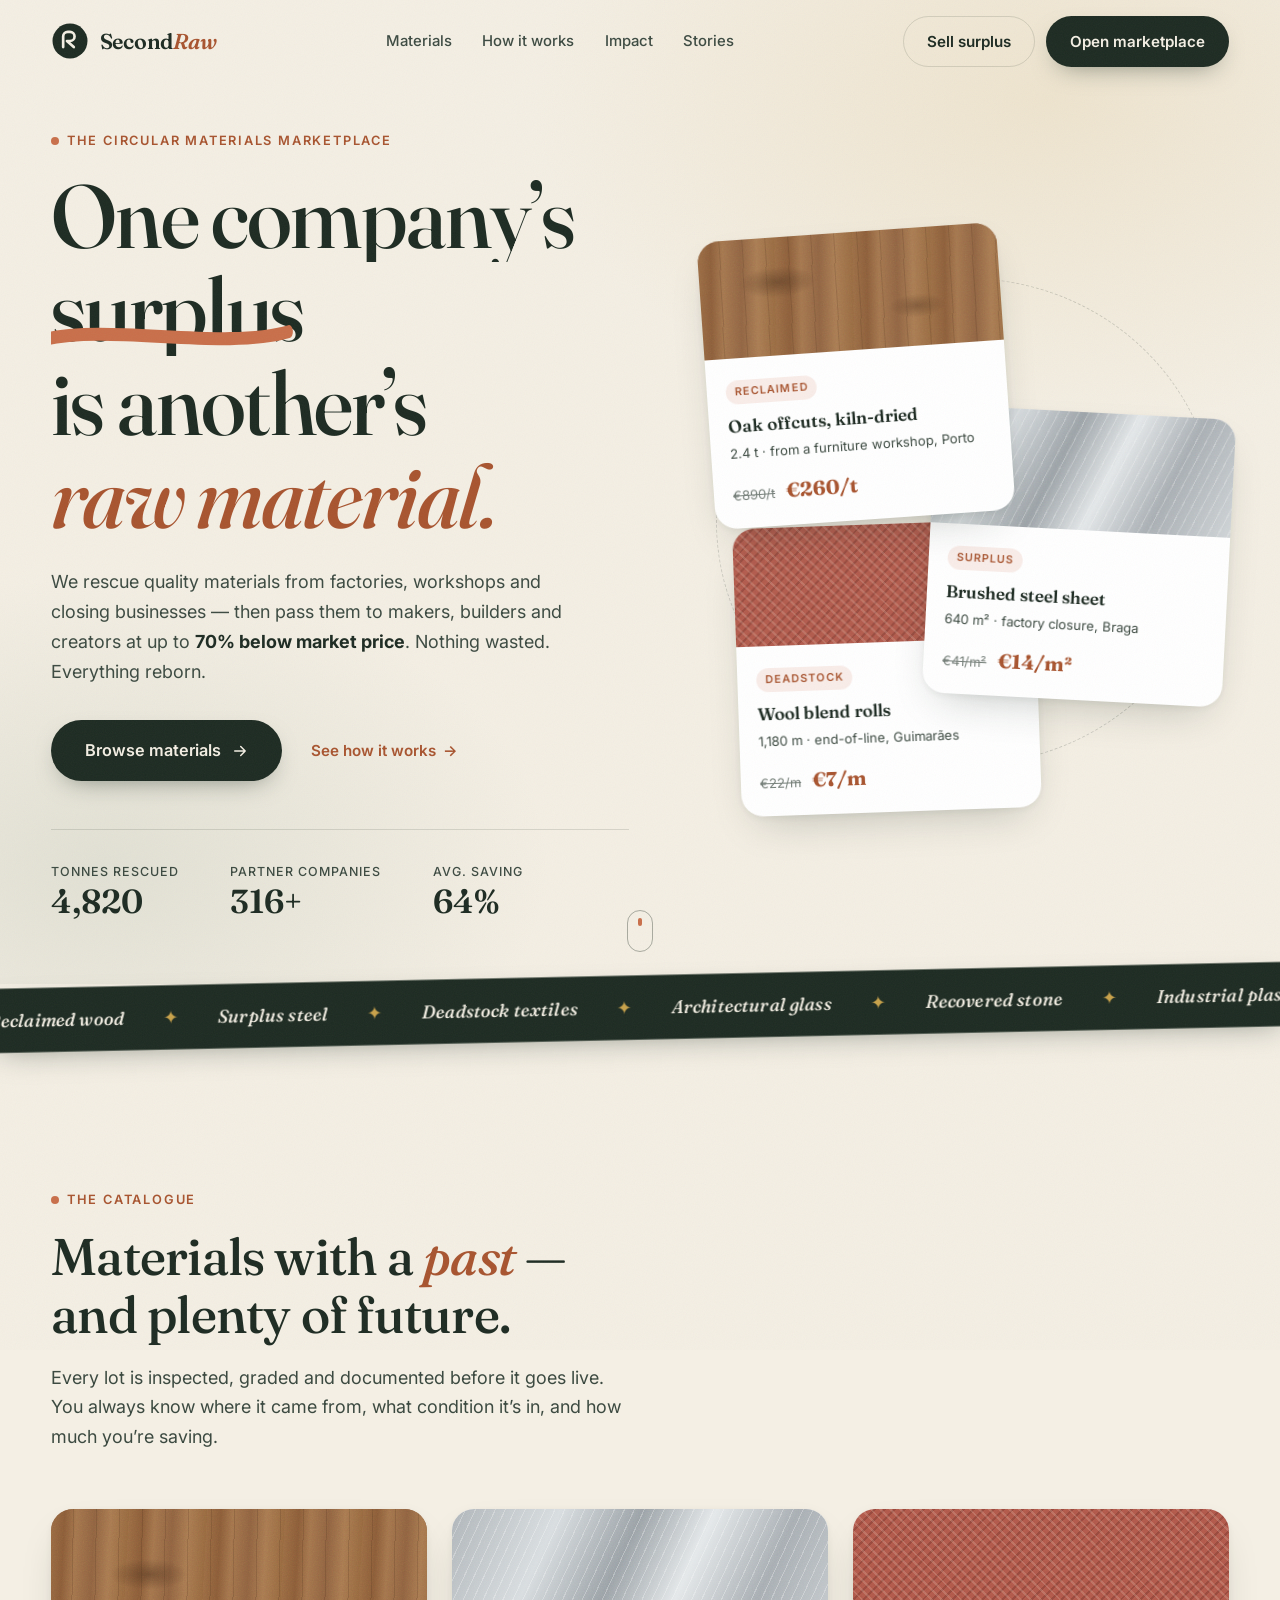
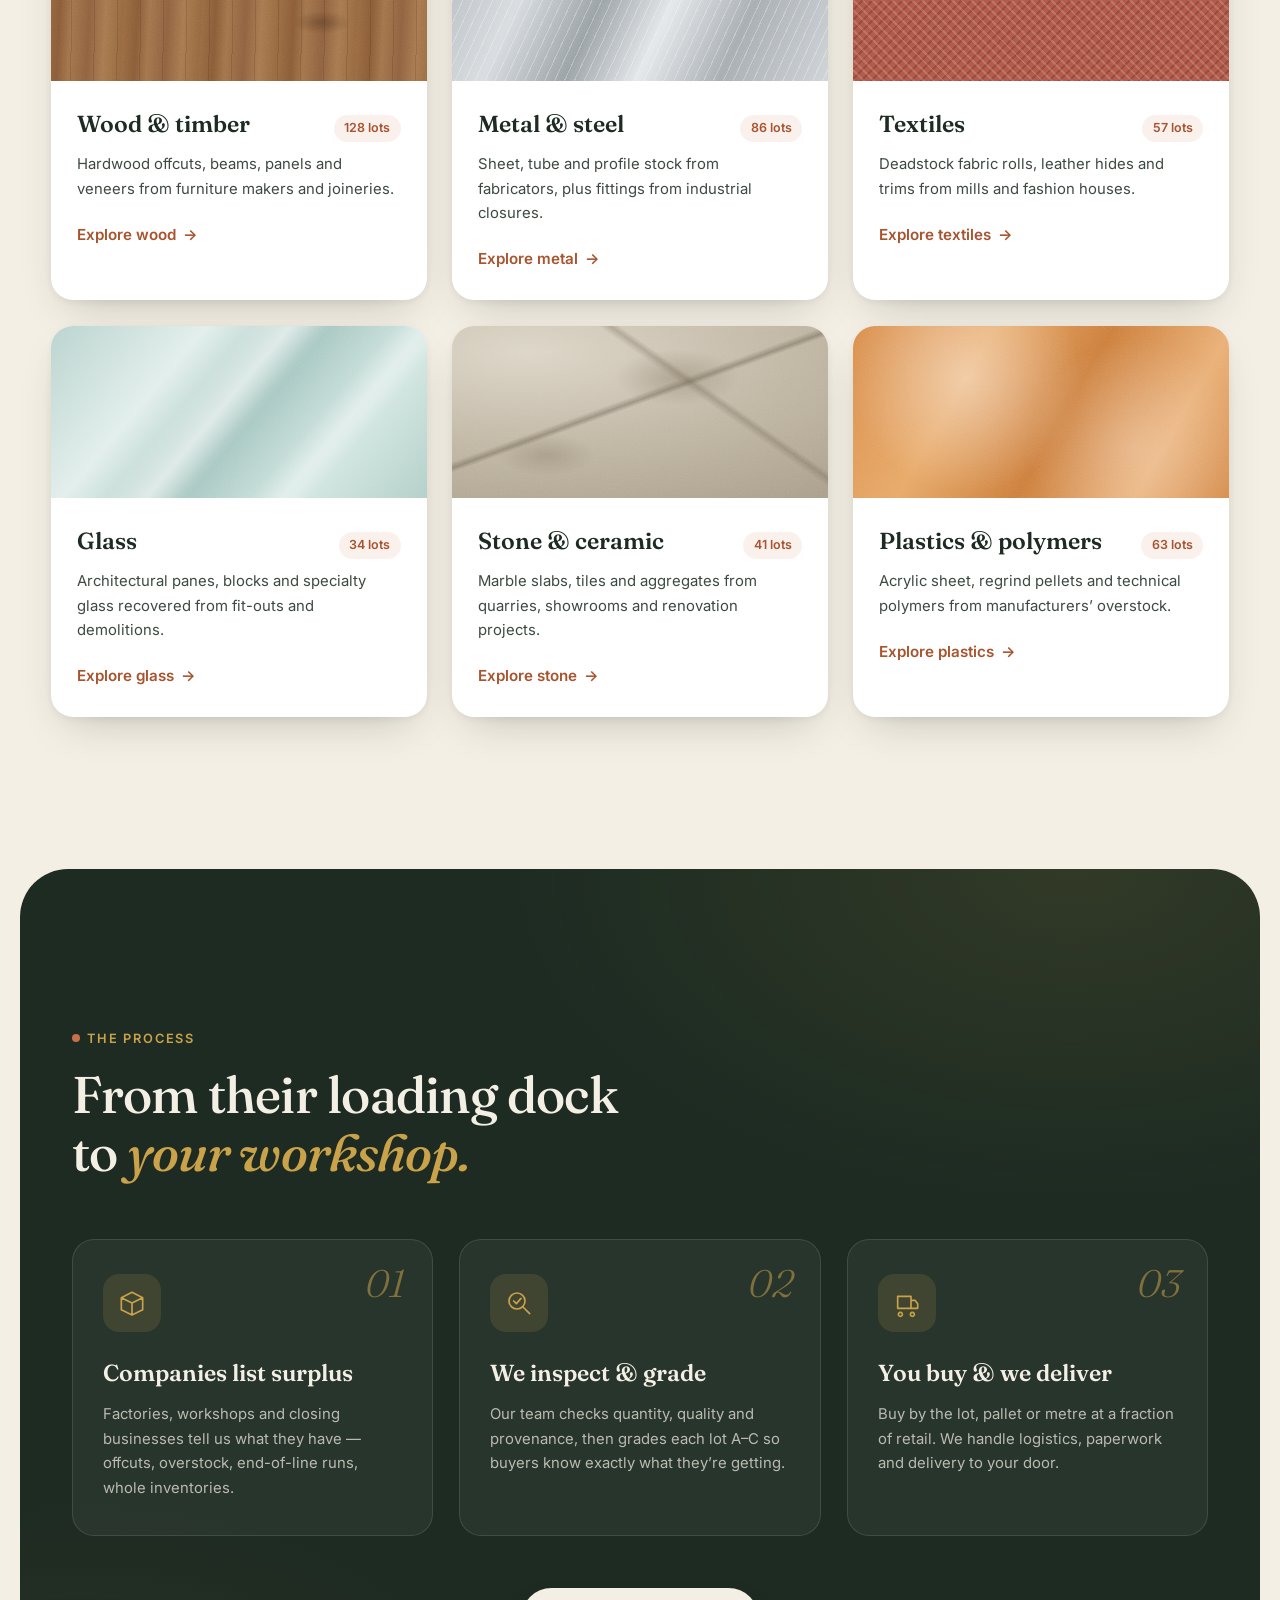
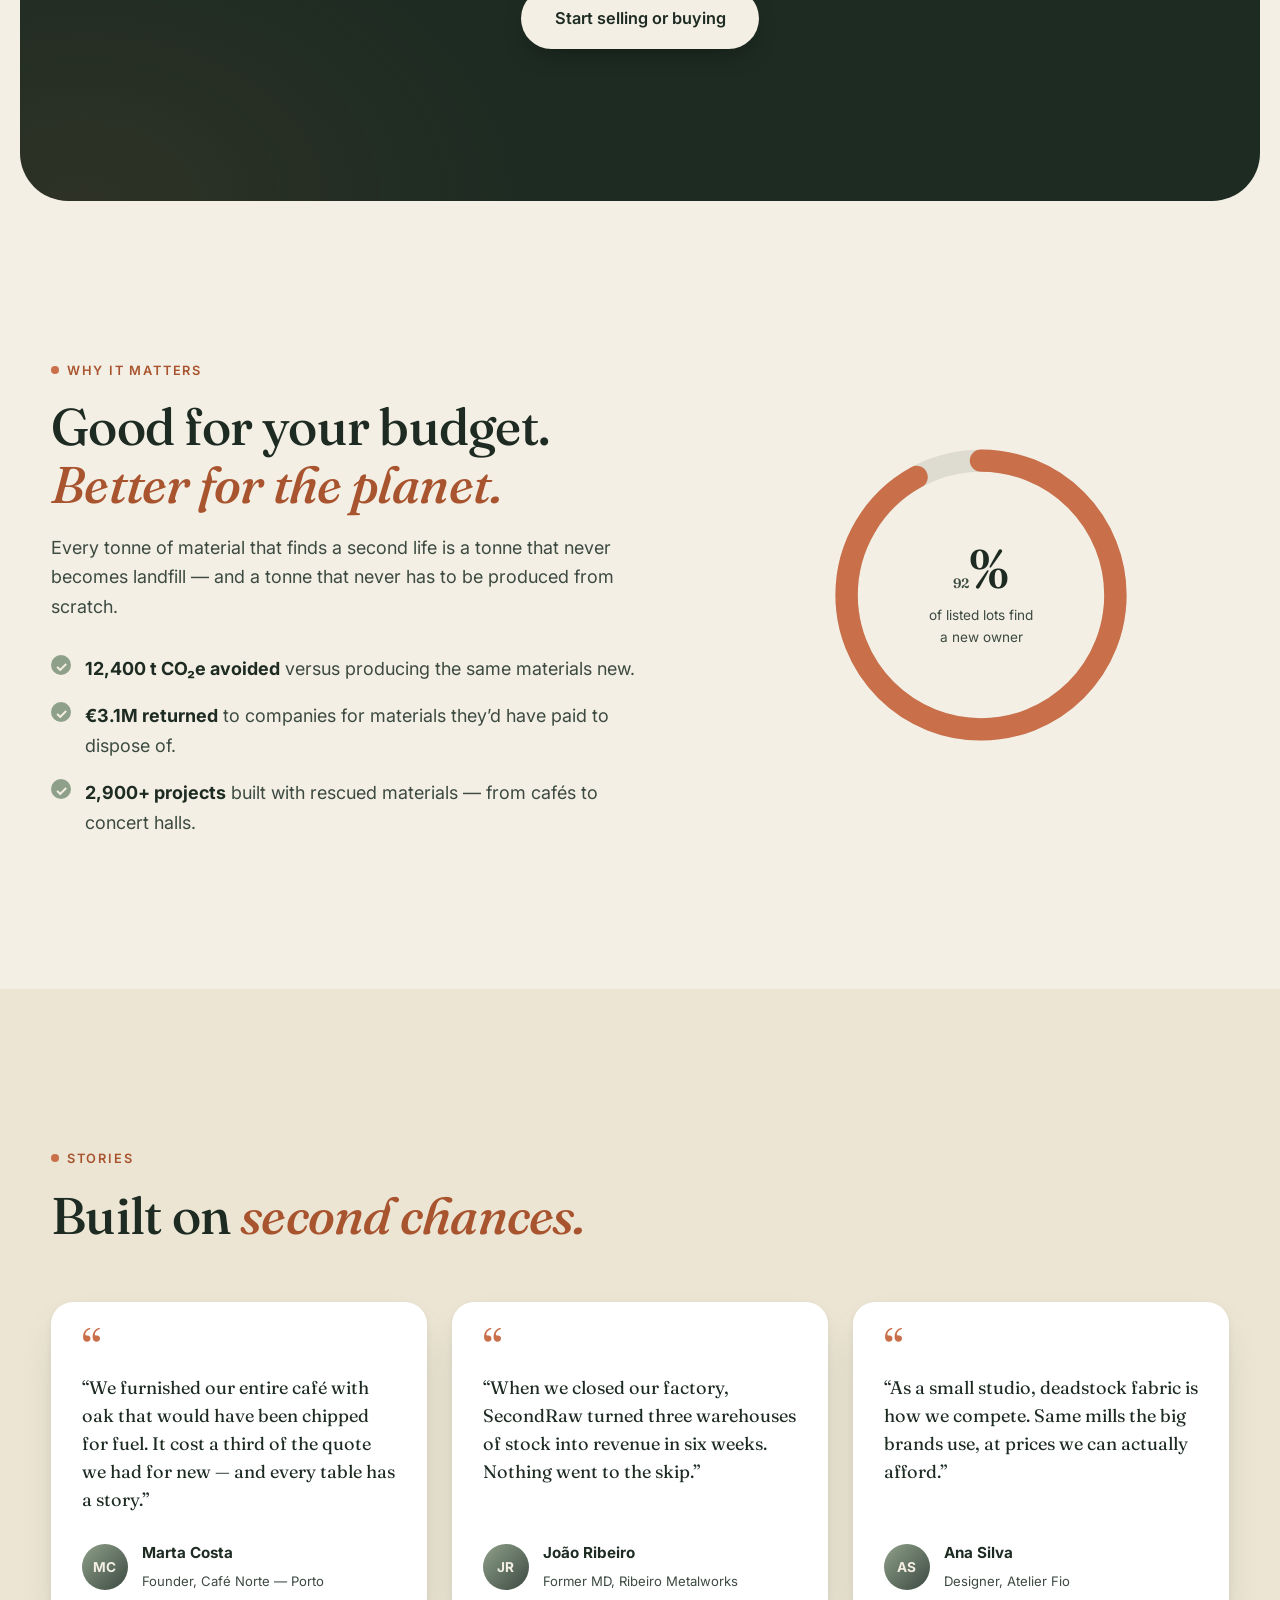
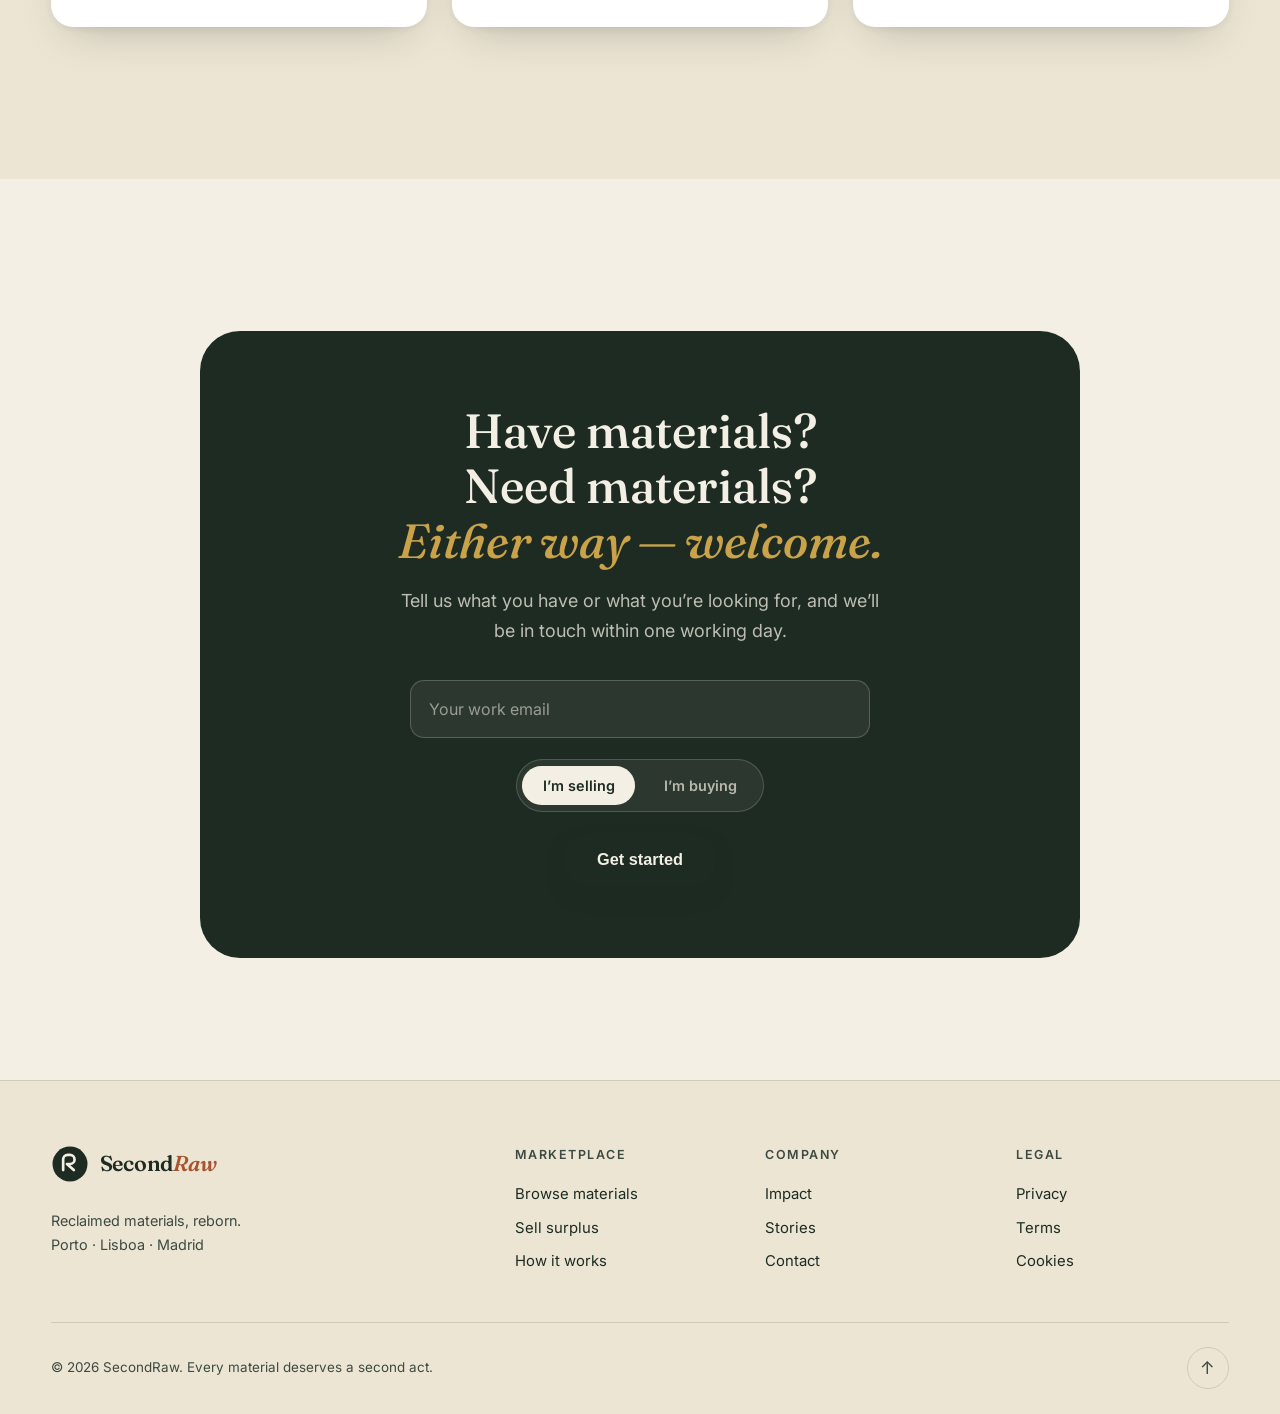
==== commit 034850ba: "Remove equipment marketplace; back to raw materials only Business decision to focus on raw materials" ====
--- a/index.html
+++ b/index.html
@@ -3,8 +3,8 @@
 <head>
   <meta charset="UTF-8" />
   <meta name="viewport" content="width=device-width, initial-scale=1.0" />
-  <title>SecondRaw — Surplus materials &amp; equipment, reborn.</title>
-  <meta name="description" content="SecondRaw rescues surplus materials and professional equipment from companies — reclaimed wood, metal, textiles, cinema projectors, espresso machines and more — and sells them to makers and builders at a fraction of the price." />
+  <title>SecondRaw — Reclaimed materials, reborn.</title>
+  <meta name="description" content="SecondRaw rescues surplus materials from companies — reclaimed wood, metal, textiles and more — and sells them to makers and builders at a fraction of the price." />
 
   <link rel="preconnect" href="https://fonts.googleapis.com" />
   <link rel="preconnect" href="https://fonts.gstatic.com" crossorigin />
@@ -34,7 +34,6 @@
 
       <nav class="nav" aria-label="Primary">
         <a href="#materials" class="nav__link">Materials</a>
-        <a href="#equipment" class="nav__link">Equipment</a>
         <a href="#how" class="nav__link">How it works</a>
         <a href="#impact" class="nav__link">Impact</a>
         <a href="#stories" class="nav__link">Stories</a>
@@ -55,7 +54,6 @@
   <div class="mobile-menu" id="mobileMenu" aria-hidden="true">
     <nav aria-label="Mobile">
       <a href="#materials" class="mobile-menu__link">Materials</a>
-      <a href="#equipment" class="mobile-menu__link">Equipment</a>
       <a href="#how" class="mobile-menu__link">How it works</a>
       <a href="#impact" class="mobile-menu__link">Impact</a>
       <a href="#stories" class="mobile-menu__link">Stories</a>
@@ -70,14 +68,14 @@
     <section class="hero">
       <div class="hero__inner">
         <div class="hero__copy">
-          <p class="eyebrow reveal"><span class="eyebrow__dot"></span>The circular surplus marketplace</p>
+          <p class="eyebrow reveal"><span class="eyebrow__dot"></span>The circular materials marketplace</p>
           <h1 class="hero__title">
             <span class="line"><span>One company&rsquo;s</span></span>
             <span class="line"><span class="hero__strike">surplus<svg viewBox="0 0 220 24" preserveAspectRatio="none" aria-hidden="true"><path d="M4 14 C60 6, 160 20, 216 10" /></svg></span></span>
             <span class="line"><span>is another&rsquo;s</span></span>
             <span class="line"><span class="hero__accent">raw&nbsp;material.</span></span>
           </h1>
-          <p class="hero__lede reveal">We rescue quality materials <em>and</em> professional equipment from factories, workshops and closing businesses — then pass them to makers, builders and creators at up to <strong>70% below market price</strong>. Nothing wasted. Everything reborn.</p>
+          <p class="hero__lede reveal">We rescue quality materials from factories, workshops and closing businesses — then pass them to makers, builders and creators at up to <strong>70% below market price</strong>. Nothing wasted. Everything reborn.</p>
           <div class="hero__cta reveal">
             <a href="app.html" class="btn btn--solid btn--big">
               Browse materials
@@ -121,26 +119,13 @@
               <div class="hero__card-price"><s>€41/m²</s><strong>€14/m²</strong></div>
             </div>
           </div>
-          <div class="hero__card hero__card--equip" data-tilt>
-            <div class="swatch swatch--equip">
-              <svg viewBox="0 0 120 90" aria-hidden="true">
-                <g fill="none" stroke="currentColor" stroke-width="2.5" stroke-linecap="round" stroke-linejoin="round">
-                  <rect x="22" y="34" width="56" height="28" rx="6"/>
-                  <circle cx="88" cy="48" r="9"/>
-                  <circle cx="88" cy="48" r="3.5"/>
-                  <circle cx="38" cy="23" r="9"/>
-                  <circle cx="60" cy="23" r="9"/>
-                  <path d="M30 62 v6 M70 62 v6"/>
-                  <path d="M101 42 l12 -6 M101 54 l12 6" opacity=".55"/>
-                  <path d="M30 44 h18" opacity=".55"/>
-                </g>
-              </svg>
-            </div>
+          <div class="hero__card hero__card--textile" data-tilt>
+            <div class="swatch swatch--textile"></div>
             <div class="hero__card-meta">
-              <span class="tag">Equipment</span>
-              <h3>2K cinema projector</h3>
-              <p>Grade A · cinema closure, Lisboa</p>
-              <div class="hero__card-price"><s>€18,900</s><strong>€6,400</strong></div>
+              <span class="tag">Deadstock</span>
+              <h3>Wool blend rolls</h3>
+              <p>1,180 m · end-of-line, Guimarães</p>
+              <div class="hero__card-price"><s>€22/m</s><strong>€7/m</strong></div>
             </div>
           </div>
           <div class="hero__orbit"></div>
@@ -155,8 +140,8 @@
     <!-- ======= Marquee ======= -->
     <div class="marquee" aria-hidden="true">
       <div class="marquee__track">
-        <span>Reclaimed wood</span><i>✦</i><span>Cinema projectors</span><i>✦</i><span>Surplus steel</span><i>✦</i><span>Espresso machines</span><i>✦</i><span>Deadstock textiles</span><i>✦</i><span>Workshop machinery</span><i>✦</i><span>Architectural glass</span><i>✦</i><span>Industrial equipment</span><i>✦</i>
-        <span>Reclaimed wood</span><i>✦</i><span>Cinema projectors</span><i>✦</i><span>Surplus steel</span><i>✦</i><span>Espresso machines</span><i>✦</i><span>Deadstock textiles</span><i>✦</i><span>Workshop machinery</span><i>✦</i><span>Architectural glass</span><i>✦</i><span>Industrial equipment</span><i>✦</i>
+        <span>Reclaimed wood</span><i>✦</i><span>Surplus steel</span><i>✦</i><span>Deadstock textiles</span><i>✦</i><span>Architectural glass</span><i>✦</i><span>Recovered stone</span><i>✦</i><span>Industrial plastics</span><i>✦</i>
+        <span>Reclaimed wood</span><i>✦</i><span>Surplus steel</span><i>✦</i><span>Deadstock textiles</span><i>✦</i><span>Architectural glass</span><i>✦</i><span>Recovered stone</span><i>✦</i><span>Industrial plastics</span><i>✦</i>
       </div>
     </div>
 
@@ -225,180 +210,6 @@
       </div>
     </section>
 
-    <!-- ======= Equipment ======= -->
-    <section class="section equipment" id="equipment">
-      <div class="section__head reveal">
-        <p class="eyebrow"><span class="eyebrow__dot"></span>Second-life equipment</p>
-        <h2 class="section__title">Not just raw —<br /><em>ready to run.</em></h2>
-        <p class="section__lede">When a cinema, café or factory closes its doors, its equipment still has years of work left. We test it, grade it and find it a new home — at a fraction of the price of new.</p>
-      </div>
-
-      <div class="equipment__filters reveal" id="eqFilters" role="group" aria-label="Filter equipment by category">
-        <button type="button" data-filter="all" aria-pressed="true">All</button>
-        <button type="button" data-filter="cinema" aria-pressed="false">Cinema &amp; stage</button>
-        <button type="button" data-filter="kitchen" aria-pressed="false">Café &amp; kitchen</button>
-        <button type="button" data-filter="workshop" aria-pressed="false">Workshop</button>
-        <button type="button" data-filter="industrial" aria-pressed="false">Industrial</button>
-      </div>
-
-      <div class="equipment__grid">
-
-        <article class="eq-card reveal" data-cat="cinema" style="--d:0">
-          <div class="eq-card__art swatch swatch--equip">
-            <span class="eq-card__grade">Grade A</span>
-            <svg viewBox="0 0 120 90" aria-hidden="true">
-              <g fill="none" stroke="currentColor" stroke-width="2.5" stroke-linecap="round" stroke-linejoin="round">
-                <rect x="22" y="34" width="56" height="28" rx="6"/>
-                <circle cx="88" cy="48" r="9"/>
-                <circle cx="88" cy="48" r="3.5"/>
-                <circle cx="38" cy="23" r="9"/>
-                <circle cx="60" cy="23" r="9"/>
-                <path d="M30 62 v6 M70 62 v6"/>
-                <path d="M101 42 l12 -6 M101 54 l12 6" opacity=".55"/>
-                <path d="M30 44 h18" opacity=".55"/>
-              </g>
-            </svg>
-          </div>
-          <div class="eq-card__body">
-            <span class="eq-card__origin">Cinema closure · Lisboa</span>
-            <h3>2K digital cinema projector</h3>
-            <p>Fully serviced, includes lens kit and pedestal. 14,300 lamp hours.</p>
-            <div class="eq-card__foot">
-              <div class="eq-card__price"><s>€18,900</s><strong>€6,400</strong></div>
-              <a class="link-arrow" href="#sell">Reserve</a>
-            </div>
-          </div>
-        </article>
-
-        <article class="eq-card reveal" data-cat="cinema" style="--d:1">
-          <div class="eq-card__art swatch swatch--equip">
-            <span class="eq-card__grade eq-card__grade--b">Grade B</span>
-            <svg viewBox="0 0 120 90" aria-hidden="true">
-              <g fill="none" stroke="currentColor" stroke-width="2.5" stroke-linecap="round" stroke-linejoin="round">
-                <circle cx="60" cy="30" r="13"/>
-                <circle cx="60" cy="30" r="5" opacity=".55"/>
-                <path d="M49 19 l-8 -8 M71 19 l8 -8 M49 41 l-8 8 M71 41 l8 8"/>
-                <path d="M60 43 v10"/>
-                <path d="M60 53 l-15 22 M60 53 l15 22 M50 68 h20"/>
-              </g>
-            </svg>
-          </div>
-          <div class="eq-card__body">
-            <span class="eq-card__origin">Theatre refurbishment · Porto</span>
-            <h3>Stage lighting kit · 12 fixtures</h3>
-            <p>PAR and fresnel set with clamps, cabling and dimmer rack.</p>
-            <div class="eq-card__foot">
-              <div class="eq-card__price"><s>€5,200</s><strong>€1,850</strong></div>
-              <a class="link-arrow" href="#sell">Reserve</a>
-            </div>
-          </div>
-        </article>
-
-        <article class="eq-card reveal" data-cat="kitchen" style="--d:2">
-          <div class="eq-card__art swatch swatch--equip">
-            <span class="eq-card__grade">Grade A</span>
-            <svg viewBox="0 0 120 90" aria-hidden="true">
-              <g fill="none" stroke="currentColor" stroke-width="2.5" stroke-linecap="round" stroke-linejoin="round">
-                <rect x="26" y="18" width="68" height="16" rx="4"/>
-                <circle cx="60" cy="26" r="4" opacity=".55"/>
-                <path d="M31 34 v24 M89 34 v24"/>
-                <rect x="24" y="58" width="72" height="9" rx="3"/>
-                <path d="M44 34 v7 M76 34 v7"/>
-                <path d="M38 41 h12 M70 41 h12"/>
-                <path d="M40 48 h8 v4 a4 4 0 0 1 -8 0 z M72 48 h8 v4 a4 4 0 0 1 -8 0 z" opacity=".55"/>
-                <path d="M94 36 l9 12"/>
-              </g>
-            </svg>
-          </div>
-          <div class="eq-card__body">
-            <span class="eq-card__origin">Hotel closure · Porto</span>
-            <h3>3-group espresso machine</h3>
-            <p>Descaled and pressure-tested, with grinder and knock box.</p>
-            <div class="eq-card__foot">
-              <div class="eq-card__price"><s>€14,200</s><strong>€5,100</strong></div>
-              <a class="link-arrow" href="#sell">Reserve</a>
-            </div>
-          </div>
-        </article>
-
-        <article class="eq-card reveal" data-cat="kitchen" style="--d:3">
-          <div class="eq-card__art swatch swatch--equip">
-            <span class="eq-card__grade">Grade A</span>
-            <svg viewBox="0 0 120 90" aria-hidden="true">
-              <g fill="none" stroke="currentColor" stroke-width="2.5" stroke-linecap="round" stroke-linejoin="round">
-                <rect x="30" y="16" width="60" height="56" rx="5"/>
-                <path d="M38 26 h44"/>
-                <rect x="38" y="32" width="44" height="22" rx="3" opacity=".55"/>
-                <circle cx="44" cy="63" r="3"/>
-                <circle cx="56" cy="63" r="3"/>
-                <circle cx="68" cy="63" r="3"/>
-                <path d="M36 72 v6 M84 72 v6"/>
-              </g>
-            </svg>
-          </div>
-          <div class="eq-card__body">
-            <span class="eq-card__origin">Bakery closing · Braga</span>
-            <h3>Bakery deck oven</h3>
-            <p>Three decks with steam function. Single-phase conversion available.</p>
-            <div class="eq-card__foot">
-              <div class="eq-card__price"><s>€7,600</s><strong>€2,900</strong></div>
-              <a class="link-arrow" href="#sell">Reserve</a>
-            </div>
-          </div>
-        </article>
-
-        <article class="eq-card reveal" data-cat="workshop" style="--d:4">
-          <div class="eq-card__art swatch swatch--equip">
-            <span class="eq-card__grade eq-card__grade--b">Grade B</span>
-            <svg viewBox="0 0 120 90" aria-hidden="true">
-              <g fill="none" stroke="currentColor" stroke-width="2.5" stroke-linecap="round" stroke-linejoin="round">
-                <rect x="20" y="46" width="80" height="7" rx="2"/>
-                <path d="M50 46 a13 13 0 0 1 26 0"/>
-                <path d="M56 37 l2 3 M63 34 l0 4 M70 37 l-2 3" opacity=".55"/>
-                <path d="M30 53 l-5 21 M90 53 l5 21 M40 53 v21 M80 53 v21"/>
-                <path d="M86 39 v7" opacity=".55"/>
-              </g>
-            </svg>
-          </div>
-          <div class="eq-card__body">
-            <span class="eq-card__origin">Joinery downsizing · Guimarães</span>
-            <h3>Sliding table saw</h3>
-            <p>3.2 m carriage, new blade fitted, all guards complete.</p>
-            <div class="eq-card__foot">
-              <div class="eq-card__price"><s>€9,800</s><strong>€3,700</strong></div>
-              <a class="link-arrow" href="#sell">Reserve</a>
-            </div>
-          </div>
-        </article>
-
-        <article class="eq-card reveal" data-cat="industrial" style="--d:5">
-          <div class="eq-card__art swatch swatch--equip">
-            <span class="eq-card__grade eq-card__grade--b">Grade B</span>
-            <svg viewBox="0 0 120 90" aria-hidden="true">
-              <g fill="none" stroke="currentColor" stroke-width="2.5" stroke-linecap="round" stroke-linejoin="round">
-                <rect x="28" y="42" width="32" height="16" rx="3"/>
-                <path d="M32 42 v-12 h24 v12"/>
-                <path d="M70 22 v40 M77 22 v40"/>
-                <path d="M77 62 h24"/>
-                <path d="M70 26 h7" opacity=".55"/>
-                <circle cx="36" cy="64" r="6"/>
-                <circle cx="56" cy="64" r="6"/>
-              </g>
-            </svg>
-          </div>
-          <div class="eq-card__body">
-            <span class="eq-card__origin">Warehouse closure · Aveiro</span>
-            <h3>Electric forklift · 2.5 t</h3>
-            <p>New battery pack (2025), 4.5 m lift height, charger included.</p>
-            <div class="eq-card__foot">
-              <div class="eq-card__price"><s>€24,000</s><strong>€9,900</strong></div>
-              <a class="link-arrow" href="#sell">Reserve</a>
-            </div>
-          </div>
-        </article>
-
-      </div>
-    </section>
 
     <!-- ======= How it works ======= -->
     <section class="section how" id="how">
@@ -414,7 +225,7 @@
             <svg viewBox="0 0 48 48"><path d="M8 34 V16 l16-8 16 8 v18 l-16 8 z M8 16 l16 8 16-8 M24 24 v18" fill="none" stroke="currentColor" stroke-width="2.5" stroke-linejoin="round"/></svg>
           </div>
           <h3>Companies list surplus</h3>
-          <p>Factories, workshops and closing businesses tell us what they have — offcuts, overstock, machinery, whole inventories.</p>
+          <p>Factories, workshops and closing businesses tell us what they have — offcuts, overstock, end-of-line runs, whole inventories.</p>
         </li>
         <li class="step reveal" style="--d:1">
           <span class="step__num">02</span>
@@ -448,7 +259,7 @@
           <p class="section__lede">Every tonne of material that finds a second life is a tonne that never becomes landfill — and a tonne that never has to be produced from scratch.</p>
           <ul class="impact__list">
             <li><strong>12,400 t CO₂e avoided</strong> versus producing the same materials new.</li>
-            <li><strong>€3.1M returned</strong> to companies for materials and equipment they&rsquo;d have paid to dispose of.</li>
+            <li><strong>€3.1M returned</strong> to companies for materials they&rsquo;d have paid to dispose of.</li>
             <li><strong>2,900+ projects</strong> built with rescued materials — from cafés to concert halls.</li>
           </ul>
         </div>
@@ -477,7 +288,7 @@
 
       <div class="stories__grid">
         <figure class="quote reveal" style="--d:0">
-          <blockquote>&ldquo;We furnished our café with oak that would have been chipped for fuel — and our espresso machine came from a hotel that was closing. A third of the cost of new, and every corner has a story.&rdquo;</blockquote>
+          <blockquote>&ldquo;We furnished our entire café with oak that would have been chipped for fuel. It cost a third of the quote we had for new — and every table has a story.&rdquo;</blockquote>
           <figcaption>
             <span class="quote__avatar" aria-hidden="true">MC</span>
             <div><strong>Marta Costa</strong><span>Founder, Café Norte — Porto</span></div>
@@ -506,7 +317,7 @@
     <section class="section cta" id="sell">
       <div class="cta__card reveal">
         <div class="cta__glow" aria-hidden="true"></div>
-        <h2>Closing down?<br />Starting up?<br /><em>Either way — welcome.</em></h2>
+        <h2>Have materials?<br />Need materials?<br /><em>Either way — welcome.</em></h2>
         <p>Tell us what you have or what you&rsquo;re looking for, and we&rsquo;ll be in touch within one working day.</p>
         <form class="cta__form" id="ctaForm" novalidate>
           <div class="cta__field">
@@ -541,7 +352,6 @@
       <nav class="footer__col" aria-label="Marketplace">
         <h4>Marketplace</h4>
         <a href="#materials">Browse materials</a>
-        <a href="#equipment">Second-life equipment</a>
         <a href="#sell">Sell surplus</a>
         <a href="#how">How it works</a>
       </nav>
@@ -564,6 +374,22 @@
     </div>
   </footer>
 
+  <script>
+    /* Sem sessão iniciada, os CTAs que abrem o mercado levam ao login;
+       o mercado (app.html#/) só está acessível a utilizadores autenticados. */
+    (function () {
+      var loggedIn = false;
+      try {
+        var db = JSON.parse(localStorage.getItem("secondraw:v1"));
+        loggedIn = !!(db && db.session);
+      } catch (e) {}
+      if (!loggedIn) {
+        document.querySelectorAll('a[href^="app.html"]').forEach(function (a) {
+          a.setAttribute("href", "app.html#/entrar");
+        });
+      }
+    })();
+  </script>
   <script src="script.js" defer></script>
 </body>
 </html>
--- a/styles.css
+++ b/styles.css
@@ -390,7 +390,7 @@
 }
 .hero__card--wood   { top: 0; left: 0; rotate: -4deg; animation-delay: .5s; z-index: 3; }
 .hero__card--metal  { top: 31%; right: 0; rotate: 3deg; animation-delay: .68s; z-index: 2; }
-.hero__card--equip  { bottom: 0; left: 6%; rotate: -2deg; animation-delay: .86s; z-index: 1; }
+.hero__card--textile{ bottom: 0; left: 6%; rotate: -2deg; animation-delay: .86s; z-index: 1; }
 @keyframes cardIn {
   from { opacity: 0; transform: translateY(44px) scale(.94); }
   to   { opacity: 1; transform: translateY(0) scale(1); }
@@ -519,20 +519,6 @@
     radial-gradient(ellipse 70px 30px at 25% 75%, rgba(120, 105, 85, .3), transparent 70%),
     linear-gradient(160deg, transparent 44%, rgba(90, 78, 62, .4) 46%, transparent 47.5%),
     linear-gradient(35deg, transparent 63%, rgba(90, 78, 62, .28) 65%, transparent 66.5%);
-}
-
-.swatch--equip {
-  display: grid;
-  place-items: center;
-  color: var(--gold);
-  background:
-    radial-gradient(85% 95% at 72% 18%, rgba(201, 162, 74, .24), transparent 62%),
-    linear-gradient(150deg, #2a3d30 0%, #1d2b22 55%, #141f18 100%);
-}
-.swatch--equip svg {
-  width: 60%;
-  max-height: 76%;
-  filter: drop-shadow(0 4px 12px rgba(0, 0, 0, .35));
 }
 
 .swatch--plastic {
@@ -640,120 +626,6 @@
 .mat-card__body p {
   font-size: .93rem; color: var(--ink-soft);
   margin-bottom: 1.1rem;
-}
-
-/* ---------- Equipment ---------- */
-.equipment { background: var(--paper-deep); }
-
-.equipment__filters {
-  max-width: 1280px;
-  margin: -1.4rem auto 2.4rem;
-  display: flex; flex-wrap: wrap; gap: .6rem;
-}
-.equipment__filters button {
-  font: inherit;
-  font-size: .9rem; font-weight: 600;
-  color: var(--ink-soft);
-  background: transparent;
-  border: 1.5px solid var(--line);
-  border-radius: 999px;
-  padding: .55em 1.35em;
-  cursor: pointer;
-  transition: color .25s, background-color .25s, border-color .25s,
-              transform .35s var(--ease-spring), box-shadow .35s var(--ease-out);
-}
-.equipment__filters button:hover {
-  color: var(--ink);
-  border-color: var(--ink);
-  transform: translateY(-2px);
-}
-.equipment__filters button[aria-pressed="true"] {
-  color: var(--paper);
-  background: var(--ink);
-  border-color: var(--ink);
-  box-shadow: 0 10px 22px -12px rgba(29, 43, 34, .55);
-}
-
-.equipment__grid {
-  max-width: 1280px; margin: 0 auto;
-  display: grid;
-  grid-template-columns: repeat(auto-fit, minmax(min(310px, 100%), 1fr));
-  gap: 1.6rem;
-}
-
-.eq-card {
-  background: #fff;
-  border-radius: var(--radius);
-  overflow: hidden;
-  box-shadow: var(--shadow-card);
-  display: flex; flex-direction: column;
-  transition: transform .5s var(--ease-out), box-shadow .5s var(--ease-out);
-}
-.eq-card:hover {
-  transform: translateY(-8px);
-  box-shadow: var(--shadow-card-hover);
-}
-.eq-card.is-out { display: none; }
-.eq-card.pop { animation: eqIn .55s var(--ease-out); }
-@keyframes eqIn {
-  from { opacity: 0; transform: translateY(16px) scale(.97); }
-  to   { opacity: 1; transform: none; }
-}
-
-.eq-card__art {
-  position: relative;
-  height: 190px;
-}
-.eq-card__art svg { transition: transform .6s var(--ease-out); }
-.eq-card:hover .eq-card__art svg { transform: translateY(-5px) scale(1.05); }
-
-.eq-card__grade {
-  position: absolute; top: 14px; left: 14px;
-  z-index: 1;
-  font-size: .66rem; font-weight: 700;
-  letter-spacing: .1em; text-transform: uppercase;
-  color: var(--ink);
-  background: var(--gold);
-  padding: .35em .9em;
-  border-radius: 999px;
-}
-.eq-card__grade--b { background: var(--paper); }
-
-.eq-card__body {
-  padding: 1.4rem 1.6rem 1.6rem;
-  display: flex; flex-direction: column;
-  flex: 1;
-}
-.eq-card__origin {
-  font-size: .76rem; font-weight: 600;
-  letter-spacing: .08em; text-transform: uppercase;
-  color: var(--accent-deep);
-  margin-bottom: .5rem;
-}
-.eq-card__body h3 {
-  font-family: var(--font-display);
-  font-size: var(--fs-h3);
-  font-weight: 600;
-  margin-bottom: .45rem;
-}
-.eq-card__body > p {
-  font-size: .9rem; color: var(--ink-soft);
-  margin-bottom: 1.2rem;
-  flex: 1;
-}
-.eq-card__foot {
-  display: flex; align-items: center; justify-content: space-between; gap: 1rem;
-  padding-top: 1rem;
-  border-top: 1px solid var(--line);
-}
-.eq-card__price {
-  display: flex; align-items: baseline; gap: .6em;
-}
-.eq-card__price s { font-size: .84rem; color: var(--ink-soft); opacity: .7; }
-.eq-card__price strong {
-  font-family: var(--font-display);
-  font-size: 1.35rem;
-  color: var(--accent-deep);
 }
 
 /* ---------- How it works (dark) ---------- */
